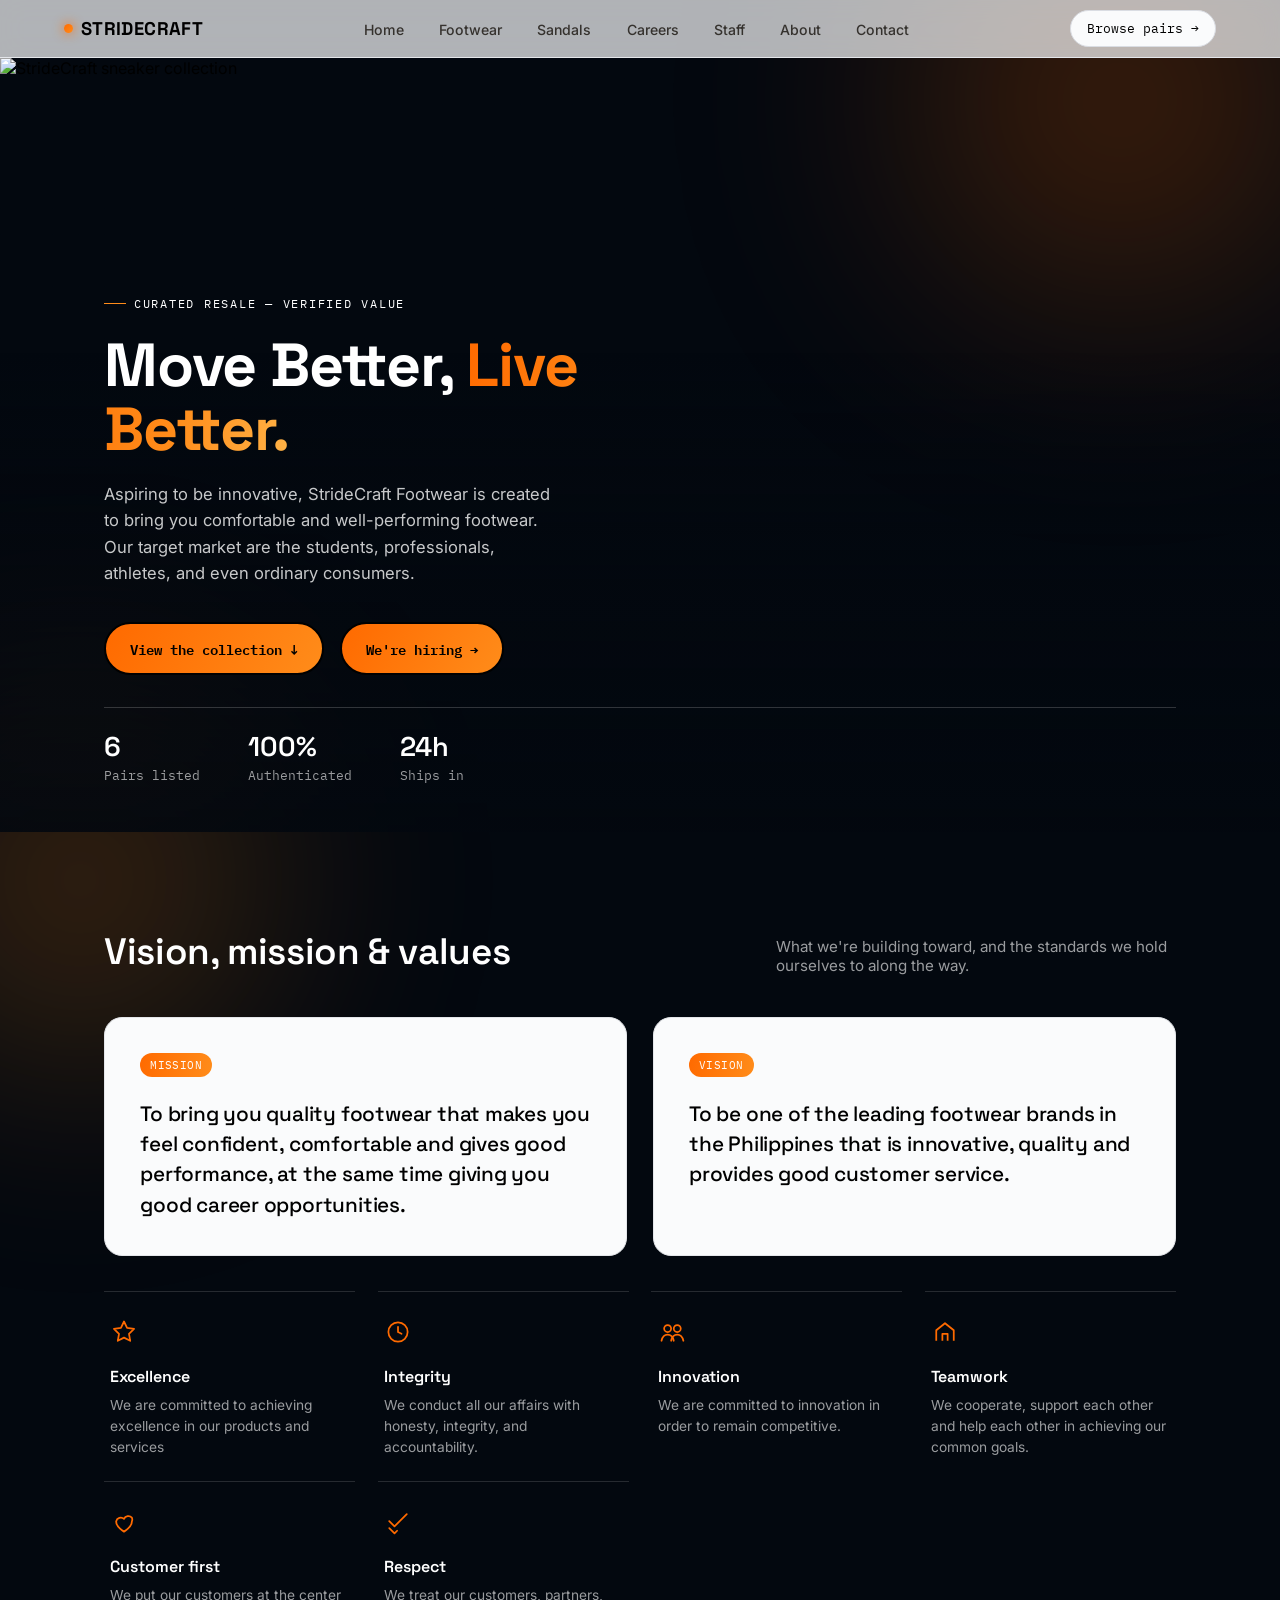
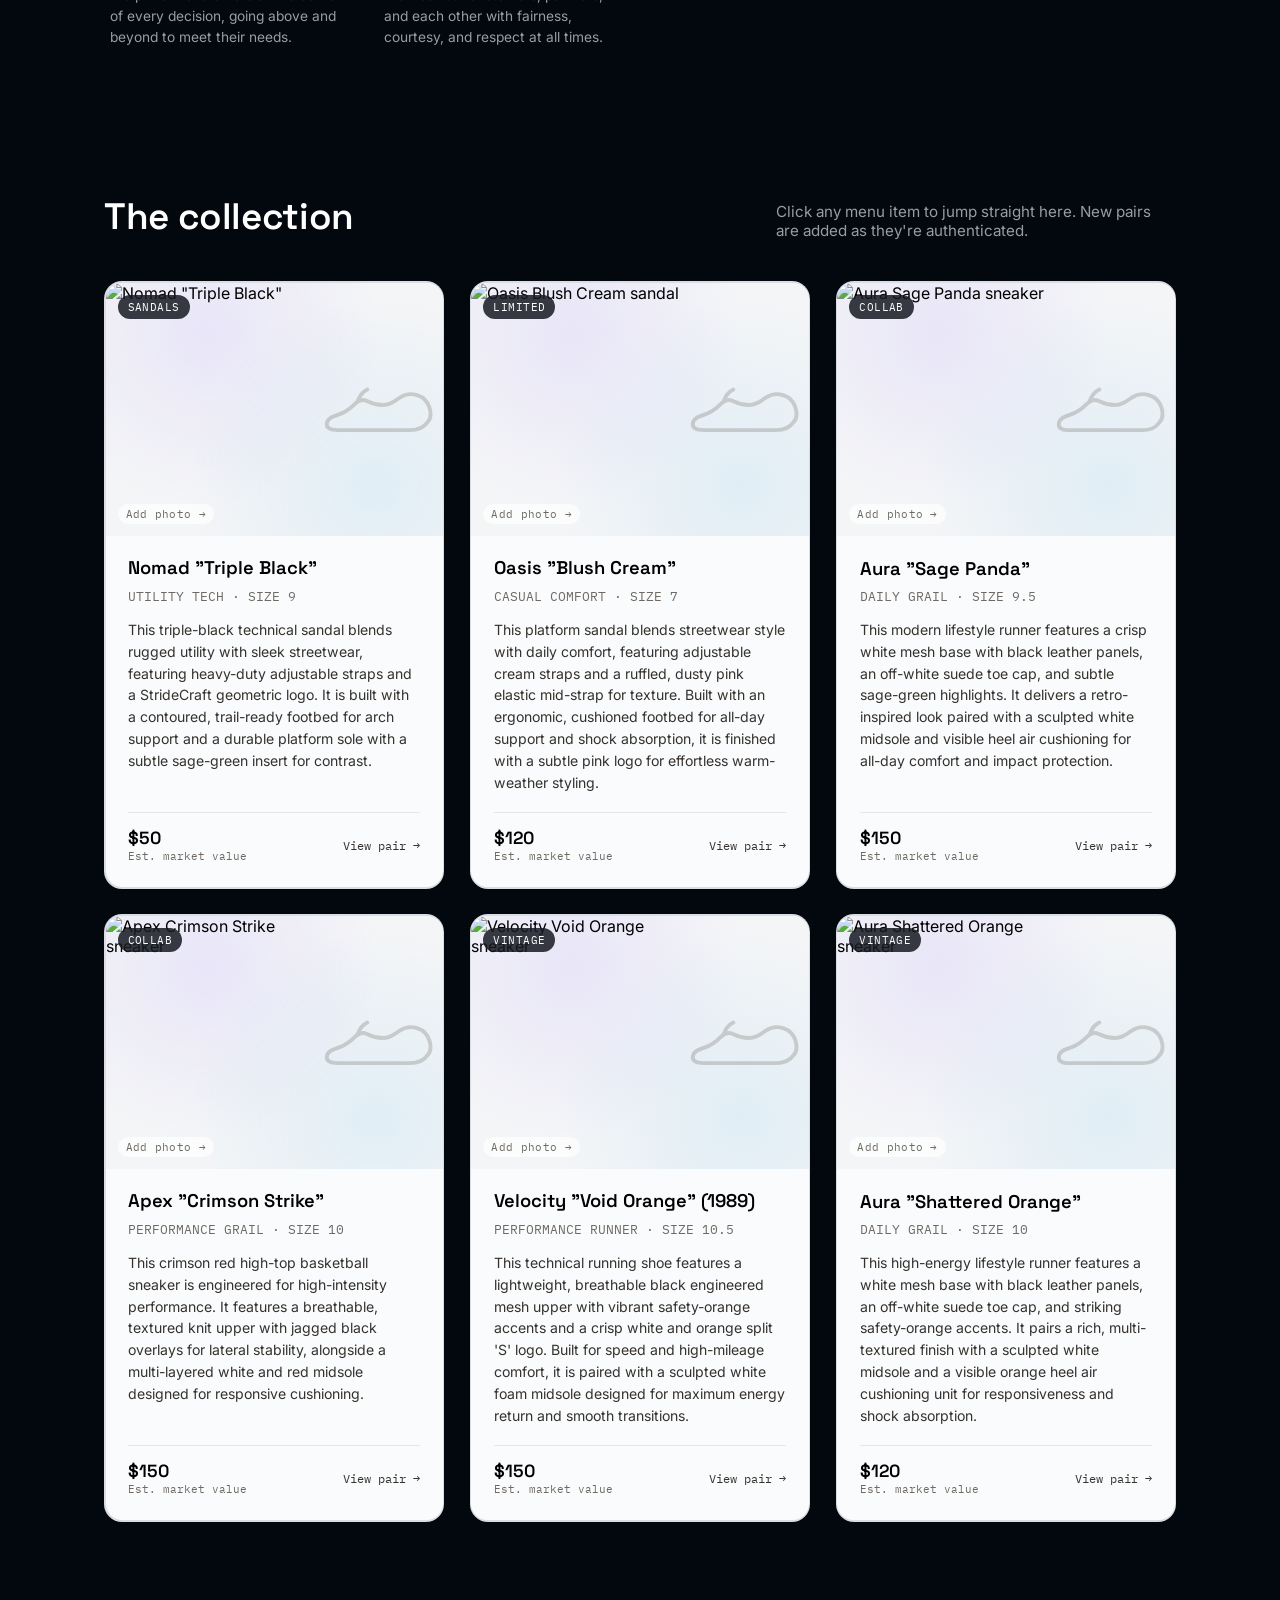
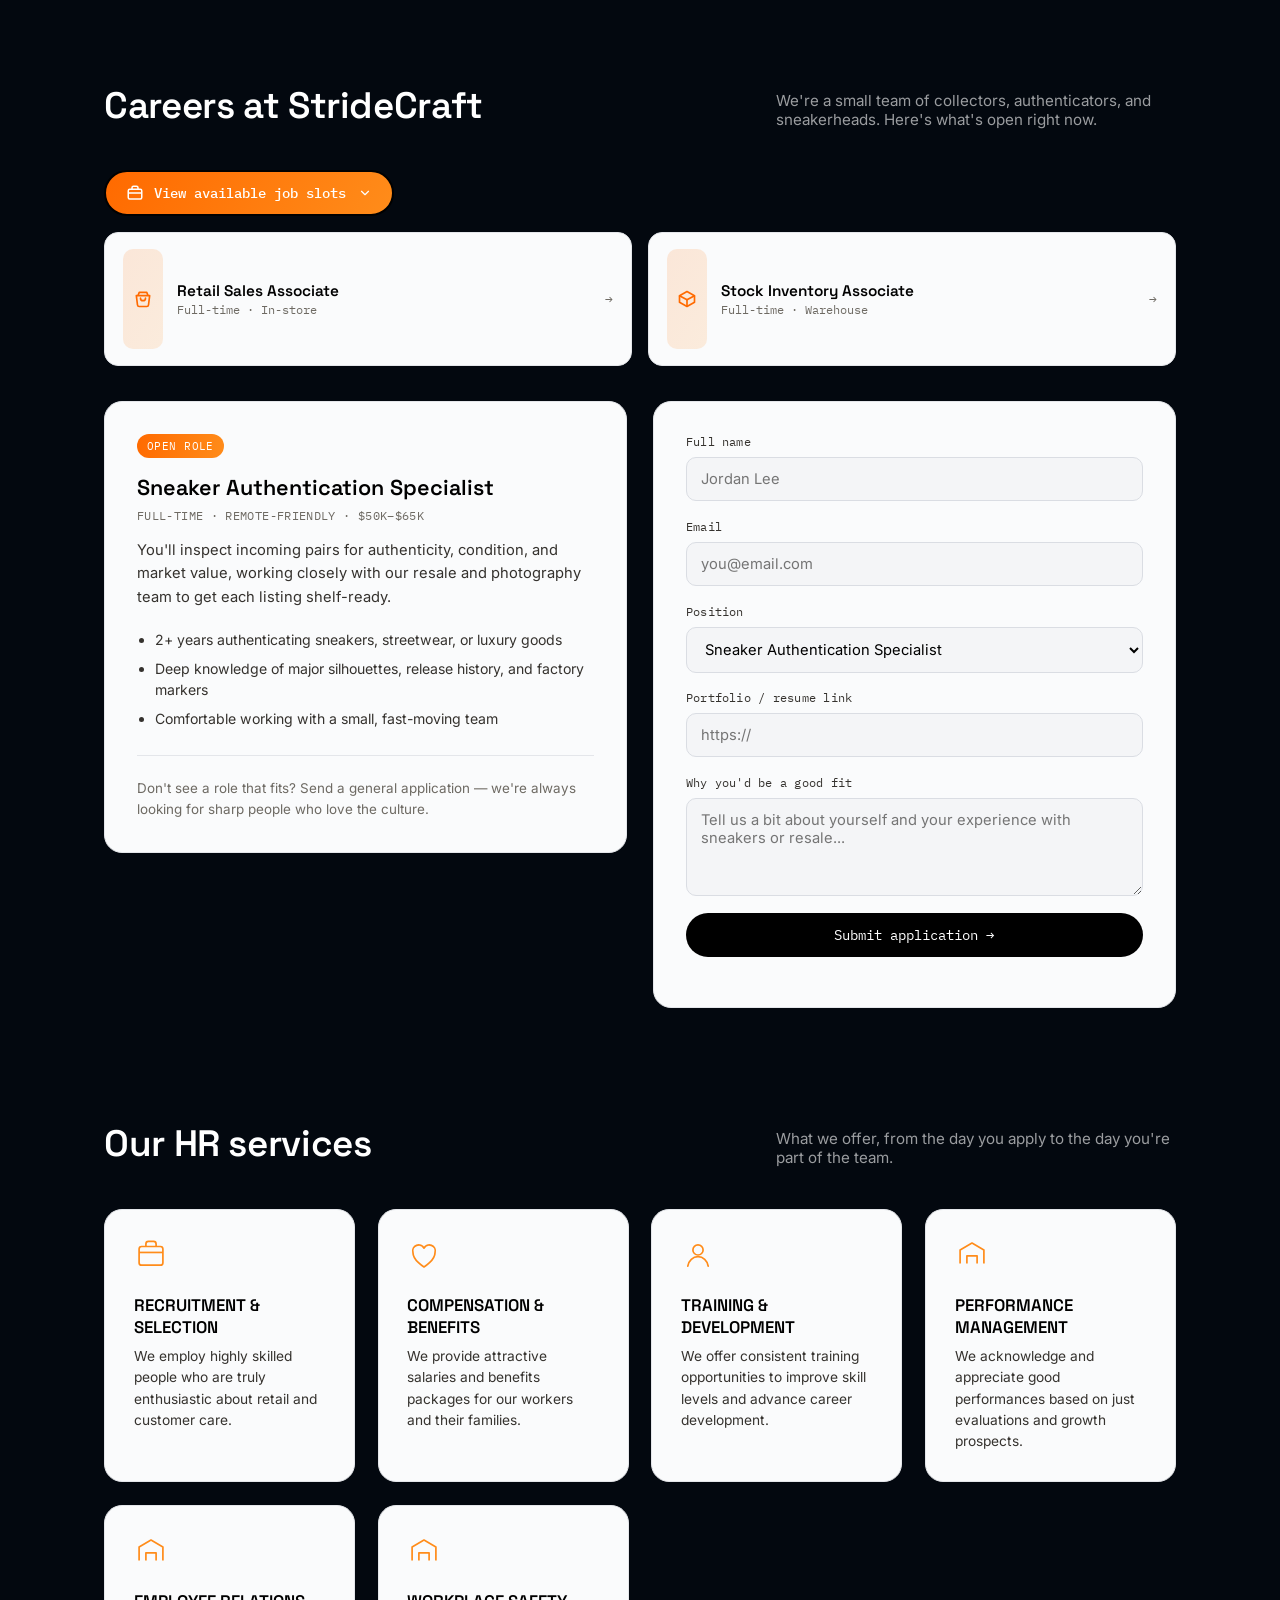
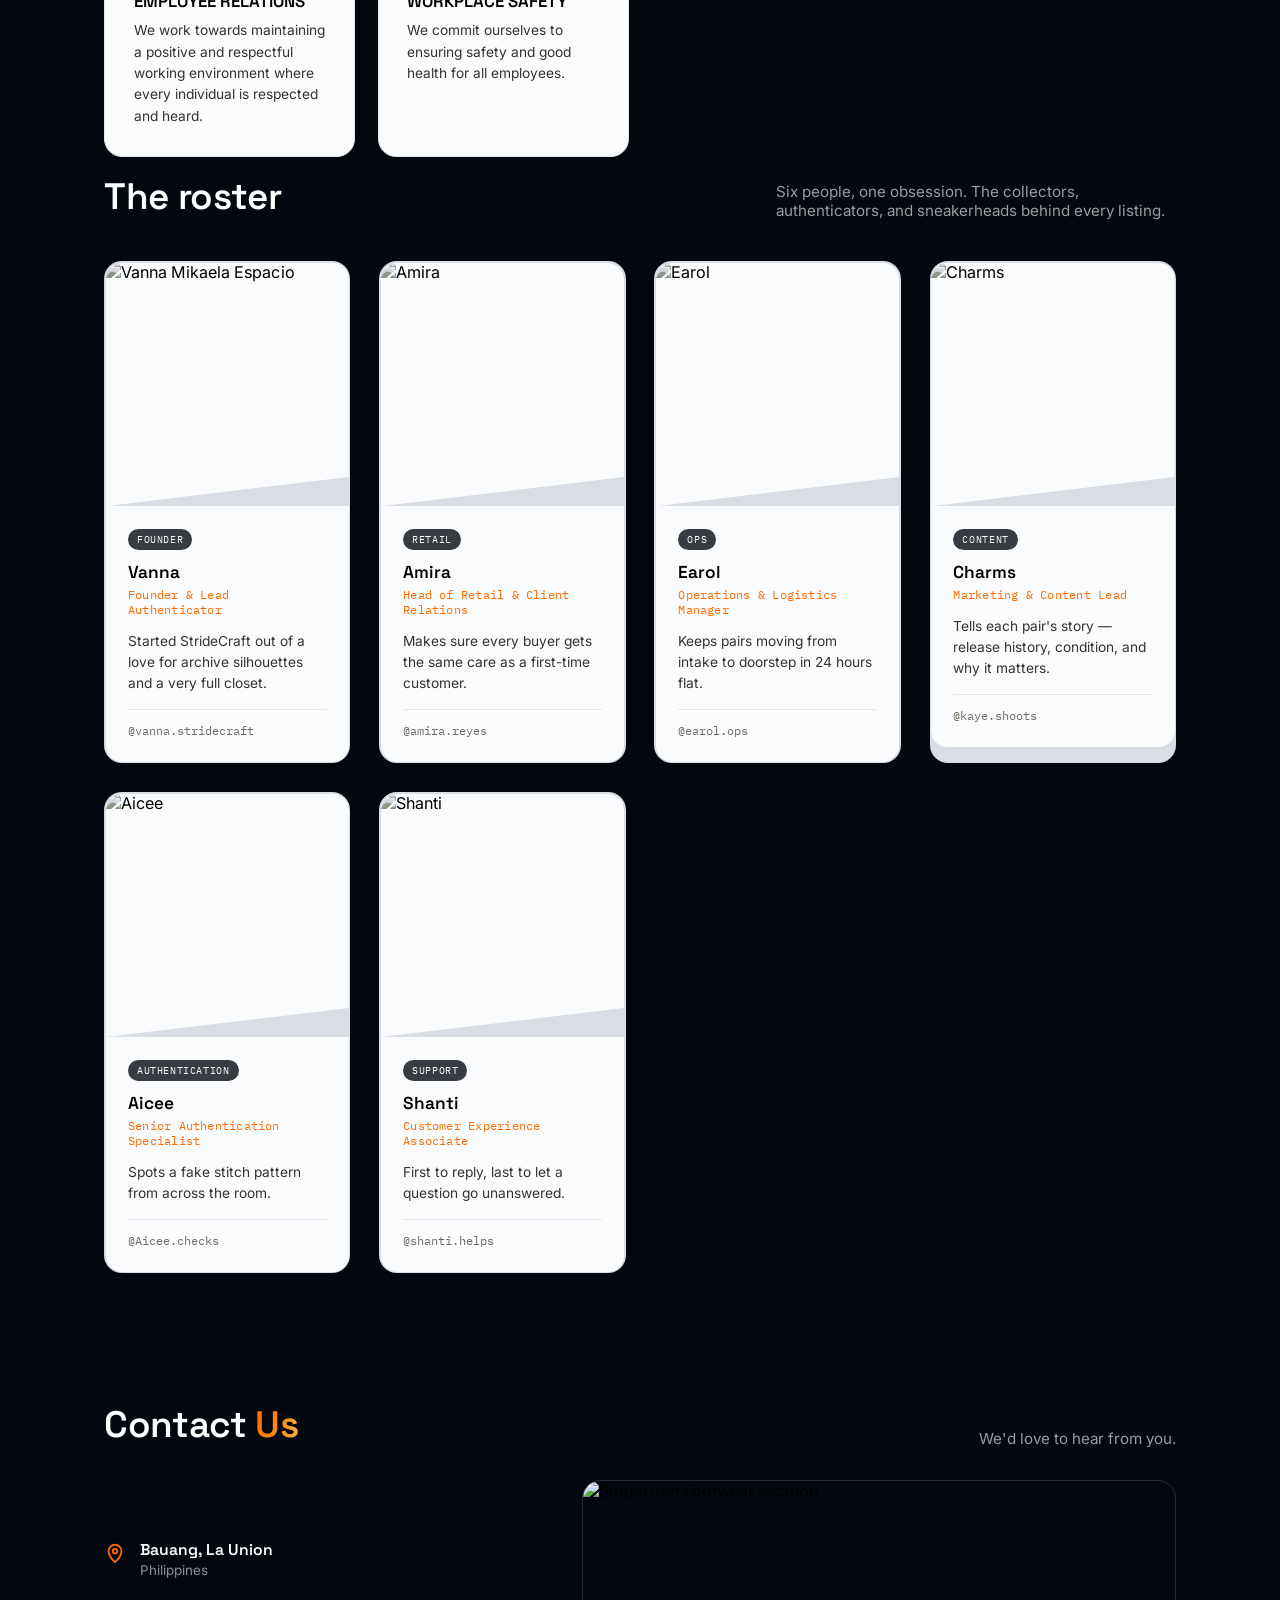
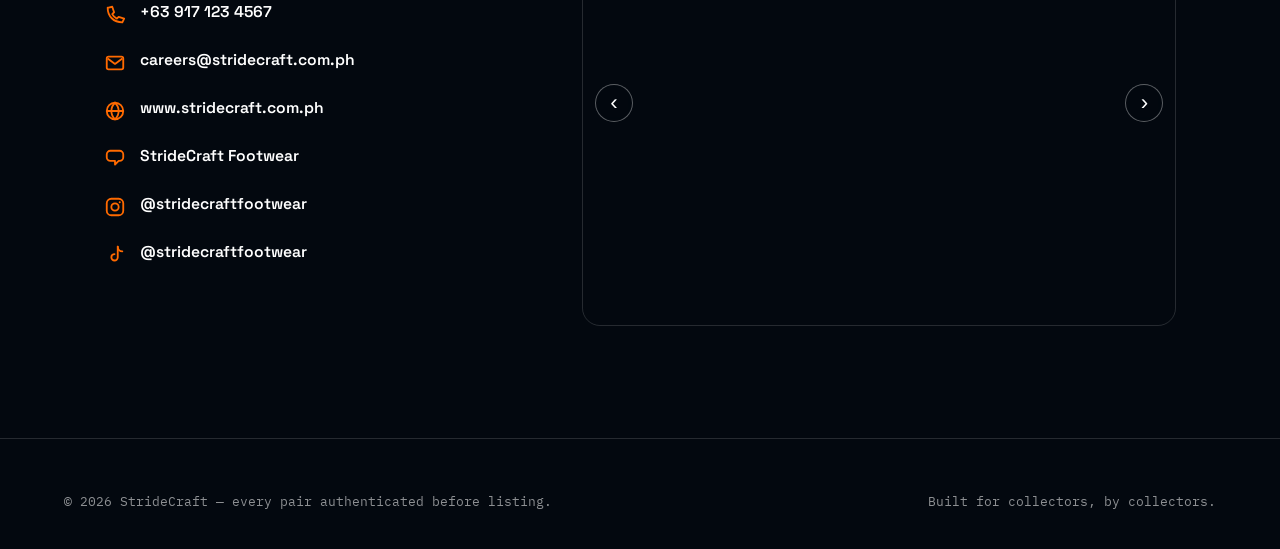
==== index.html @ 9c099f37 "Add files via upload" ====
<!DOCTYPE html>
<html lang="en">
<head>
<meta charset="UTF-8">
<meta name="viewport" content="width=device-width, initial-scale=1.0">
<title>STRIDECRAFT — Sneaker Collection</title>
<link rel="preconnect" href="https://fonts.googleapis.com">
<link rel="preconnect" href="https://fonts.gstatic.com" crossorigin>
<link href="https://fonts.googleapis.com/css2?family=Space+Grotesk:wght@400;500;600;700&family=Inter:wght@400;500;600&family=IBM+Plex+Mono:wght@400;500&display=swap" rel="stylesheet">
<link rel="icon" type="image/png" href="images/logo.jpg">
<link rel="stylesheet" href="style.css">
</head>
<body>

<div class="grain-bg"></div>
<div class="glow-orb"></div>
<div class="glow-orb two"></div>

<header>
  <div class="logo"><span class="dot"></span>STRIDECRAFT</div>
  <nav>
    <ul>
      <li><a href="#home">Home</a></li>
      <li><a href="#collection">Footwear</a></li>
      <li><a href="#collection">Sandals</a></li>
      <li><a href="#careers">Careers</a></li>
      <li><a href="#staff">Staff</a></li>
      <li><a href="#about">About</a></li>
      <li><a href="#contact">Contact</a></li>
    </ul>
  </nav>
  <a href="#collection" class="nav-cta">Browse pairs →</a>
</header>

<!-- ============ HERO IMAGE + TEXT (text overlaid on the photo) ============ -->
<section class="hero-visual" id="home">
  <div class="hero-media">
    <img src="images/background.jpg" alt="StrideCraft sneaker collection">
  </div>

  <div class="hero-scrim"></div>

  <div class="hero-overlay">
    <div class="eyebrow">Curated resale — verified value</div>
    <h1>Move Better, <span class="grad">Live Better.</span></h1>
    <p>Aspiring to be innovative, StrideCraft Footwear is created to bring you comfortable and well-performing footwear. Our target market are the students, professionals, athletes, and even ordinary consumers.</p>
    <div class="hero-actions">
      <a href="#collection" class="btn-primary">View the collection ↓</a>
      <a href="#careers" class="btn-ghost">We're hiring →</a>
    </div>
    <div class="hero-stats">
      <div class="stat"><b>6</b><span>Pairs listed</span></div>
      <div class="stat"><b>100%</b><span>Authenticated</span></div>
      <div class="stat"><b>24h</b><span>Ships in</span></div>
    </div>
  </div>
</section>

<!-- ============ VISION / MISSION / VALUES ============ -->
<section class="vision-mission" id="vision">
  <div class="section-head">
    <h2>Vision, mission & values</h2>
    <p>What we're building toward, and the standards we hold ourselves to along the way.</p>
  </div>

  <div class="vm-grid">
    <div class="vm-card">
      <span class="tag static">Mission</span>
      <p class="vm-text">To bring you quality footwear that makes you feel confident, comfortable and gives good performance, at the same time giving you good career opportunities.</p>
    </div>
    <div class="vm-card">
      <span class="tag static">Vision</span>
      <p class="vm-text">To be one of the leading footwear brands in the Philippines that is innovative, quality and provides good customer service.</p>
    </div>
  </div>

  <div class="values-grid">
    <div class="value-card">
      <svg viewBox="0 0 32 32" fill="none" xmlns="http://www.w3.org/2000/svg">
        <path d="M16 4l3.5 7.3 8 1.2-5.8 5.6 1.4 8-7.1-3.7-7.1 3.7 1.4-8-5.8-5.6 8-1.2z" stroke="currentColor" stroke-width="2" stroke-linejoin="round"/>
      </svg>
      <h3>Excellence</h3>
      <p>We are committed to achieving excellence in our products and services </p>
    </div>
    <div class="value-card">
      <svg viewBox="0 0 32 32" fill="none" xmlns="http://www.w3.org/2000/svg">
        <circle cx="16" cy="16" r="11" stroke="currentColor" stroke-width="2"/>
        <path d="M16 10v6l4 2" stroke="currentColor" stroke-width="2" stroke-linecap="round"/>
      </svg>
      <h3>Integrity</h3>
      <p>We conduct all our affairs with honesty, integrity, and accountability.</p>
    </div>
    <div class="value-card">
      <svg viewBox="0 0 32 32" fill="none" xmlns="http://www.w3.org/2000/svg">
        <circle cx="11" cy="12" r="4" stroke="currentColor" stroke-width="2"/>
        <circle cx="22" cy="12" r="4" stroke="currentColor" stroke-width="2"/>
        <path d="M4 26c1-4.4 4-7 7-7s6 2.6 7 7" stroke="currentColor" stroke-width="2" stroke-linecap="round"/>
        <path d="M15 26c1-4.4 4-7 7-7s6 2.6 7 7" stroke="currentColor" stroke-width="2" stroke-linecap="round"/>
      </svg>
      <h3>Innovation </h3>
      <p>We are committed to innovation in order to remain competitive.</p>
    </div>
    <div class="value-card">
      <svg viewBox="0 0 32 32" fill="none" xmlns="http://www.w3.org/2000/svg">
        <path d="M6 26V14l10-8 10 8v12" stroke="currentColor" stroke-width="2" stroke-linejoin="round"/>
        <path d="M13 26v-8h6v8" stroke="currentColor" stroke-width="2" stroke-linejoin="round"/>
      </svg>
      <h3>Teamwork</h3>
      <p>We cooperate, support each other and help each other in achieving our common goals.</p>
    </div>
    <div class="value-card">
      <svg viewBox="0 0 32 32" fill="none" xmlns="http://www.w3.org/2000/svg">
        <path d="M16 27s-9-5.2-9-11.6A5.4 5.4 0 0116 12.5a5.4 5.4 0 019-1.5A5.4 5.4 0 0125 15.4C25 21.8 16 27 16 27z" stroke="currentColor" stroke-width="2" stroke-linejoin="round"/>
      </svg>
      <h3>Customer first</h3>
      <p>We put our customers at the center of every decision, going above and beyond to meet their needs.</p>
    </div>
    <div class="value-card">
      <svg viewBox="0 0 32 32" fill="none" xmlns="http://www.w3.org/2000/svg">
        <path d="M6 15l6 6 14-14" stroke="currentColor" stroke-width="2" stroke-linecap="round" stroke-linejoin="round"/>
        <path d="M6 23l6 6 3-3" stroke="currentColor" stroke-width="2" stroke-linecap="round" stroke-linejoin="round"/>
      </svg>
      <h3>Respect</h3>
      <p>We treat our customers, partners, and each other with fairness, courtesy, and respect at all times.</p>
    </div>
  </div>
</section>

<section class="collection" id="collection">
  <div class="section-head">
    <h2>The collection</h2>
    <p>Click any menu item to jump straight here. New pairs are added as they're authenticated.</p>
  </div>

  <div class="grid">

    <!-- ============ SHOE CARD TEMPLATE ============
         Replace the <img> src below with your own photo,
         e.g. src="images/shoe-1.jpg", and update the text.
         Until then, a placeholder icon is shown. -->

    <article class="card" id="grails">
      <div class="card-inner">
        <div class="card-media">
          <span class="tag">Sandals</span>
          <img src="images/sandal2.jpg" alt="Nomad &quot;Triple Black&quot;">
          <svg class="placeholder-icon" viewBox="0 0 64 64" fill="none" xmlns="http://www.w3.org/2000/svg">
            <path d="M4 40c0-3 3-4 6-5 4-1.3 6-3 9-6 2-2 4-2 6-1 3 1.5 5 2 8 2 4 0 6-2 9-4 3-2 6-2 9-1 3 1 5 3 6 6 1 3 1 6-1 8-2 3-5 4-9 4H10c-4 0-6-1-6-3z" stroke="currentColor" stroke-width="2" stroke-linejoin="round"/>
            <path d="M20 28c1-3 3-5 5-6" stroke="currentColor" stroke-width="2" stroke-linecap="round"/>
          </svg>
          <span class="placeholder-label">Add photo →</span>
        </div>
        <div class="card-body">
          <h3>Nomad "Triple Black"</h3>
          <div class="sub">UTILITY TECH · SIZE 9</div>
          <p class="desc">This triple-black technical sandal blends rugged utility with sleek streetwear, featuring heavy-duty adjustable straps and a StrideCraft geometric logo. It is built with a contoured, trail-ready footbed for arch support and a durable platform sole with a subtle sage-green insert for contrast.</p>
          <div class="card-footer">
            <div class="price">$50<span>Est. market value</span></div>
            <a href="#" class="view-btn">View pair →</a>
          </div>
        </div>
      </div>
    </article>

    <article class="card">
      <div class="card-inner">
        <div class="card-media">
          <span class="tag">limited</span>
           <img src="images/sandal1.jpg" alt="Oasis Blush Cream sandal">
          <svg class="placeholder-icon" viewBox="0 0 64 64" fill="none" xmlns="http://www.w3.org/2000/svg">
            <path d="M4 40c0-3 3-4 6-5 4-1.3 6-3 9-6 2-2 4-2 6-1 3 1.5 5 2 8 2 4 0 6-2 9-4 3-2 6-2 9-1 3 1 5 3 6 6 1 3 1 6-1 8-2 3-5 4-9 4H10c-4 0-6-1-6-3z" stroke="currentColor" stroke-width="2" stroke-linejoin="round"/>
            <path d="M20 28c1-3 3-5 5-6" stroke="currentColor" stroke-width="2" stroke-linecap="round"/>
          </svg>
          <span class="placeholder-label">Add photo →</span>
        </div>
        <div class="card-body">
          <h3>Oasis "Blush Cream"</h3>
          <div class="sub">​CASUAL COMFORT · SIZE 7</div>
          <p class="desc">This platform sandal blends streetwear style with daily comfort, featuring adjustable cream straps and a ruffled, dusty pink elastic mid-strap for texture. Built with an ergonomic, cushioned footbed for all-day support and shock absorption, it is finished with a subtle pink logo for effortless warm-weather styling.</p>
          <div class="card-footer">
            <div class="price">$120<span>Est. market value</span></div>
            <a href="#" class="view-btn">View pair →</a>
          </div>
        </div>
      </div>
    </article>

    <article class="card">
      <div class="card-inner">
        <div class="card-media">
          <span class="tag">Collab</span>
          <img src="images/shoe1.jpg" alt="Aura Sage Panda sneaker">
          <svg class="placeholder-icon" viewBox="0 0 64 64" fill="none" xmlns="http://www.w3.org/2000/svg">
            <path d="M4 40c0-3 3-4 6-5 4-1.3 6-3 9-6 2-2 4-2 6-1 3 1.5 5 2 8 2 4 0 6-2 9-4 3-2 6-2 9-1 3 1 5 3 6 6 1 3 1 6-1 8-2 3-5 4-9 4H10c-4 0-6-1-6-3z" stroke="currentColor" stroke-width="2" stroke-linejoin="round"/>
            <path d="M20 28c1-3 3-5 5-6" stroke="currentColor" stroke-width="2" stroke-linecap="round"/>
          </svg>
          <span class="placeholder-label">Add photo →</span>
        </div>
        <div class="card-body">
          <h3>Aura "Sage Panda"</h3>
          <div class="sub">​DAILY GRAIL · SIZE 9.5</div>
          <p class="desc">This modern lifestyle runner features a crisp white mesh base with black leather panels, an off-white suede toe cap, and subtle sage-green highlights. It delivers a retro-inspired look paired with a sculpted white midsole and visible heel air cushioning for all-day comfort and impact protection.</p>
          <div class="card-footer">
            <div class="price">$150<span>Est. market value</span></div>
            <a href="#" class="view-btn">View pair →</a>
          </div>
        </div>
      </div>
    </article>

    <article class="card">
      <div class="card-inner">
        <div class="card-media">
          <span class="tag">Collab</span>
          <img src="images/shoe2.jpg" alt="Apex Crimson Strike sneaker">
          <svg class="placeholder-icon" viewBox="0 0 64 64" fill="none" xmlns="http://www.w3.org/2000/svg">
            <path d="M4 40c0-3 3-4 6-5 4-1.3 6-3 9-6 2-2 4-2 6-1 3 1.5 5 2 8 2 4 0 6-2 9-4 3-2 6-2 9-1 3 1 5 3 6 6 1 3 1 6-1 8-2 3-5 4-9 4H10c-4 0-6-1-6-3z" stroke="currentColor" stroke-width="2" stroke-linejoin="round"/>
            <path d="M20 28c1-3 3-5 5-6" stroke="currentColor" stroke-width="2" stroke-linecap="round"/>
          </svg>
          <span class="placeholder-label">Add photo →</span>
        </div>
        <div class="card-body">
          <h3>Apex "Crimson Strike"</h3>
          <div class="sub">​PERFORMANCE GRAIL · SIZE 10</div>
          <p class="desc">This crimson red high-top basketball sneaker is engineered for high-intensity performance. It features a breathable, textured knit upper with jagged black overlays for lateral stability, alongside a multi-layered white and red midsole designed for responsive cushioning.</p>
          <div class="card-footer">
            <div class="price">$150<span>Est. market value</span></div>
            <a href="#" class="view-btn">View pair →</a>
          </div>
        </div>
      </div>
    </article>

    <article class="card">
      <div class="card-inner">
        <div class="card-media">
          <span class="tag">Vintage</span>
          <img src="images/shoe3.jpg" alt="Velocity Void Orange sneaker">
          <svg class="placeholder-icon" viewBox="0 0 64 64" fill="none" xmlns="http://www.w3.org/2000/svg">
            <path d="M4 40c0-3 3-4 6-5 4-1.3 6-3 9-6 2-2 4-2 6-1 3 1.5 5 2 8 2 4 0 6-2 9-4 3-2 6-2 9-1 3 1 5 3 6 6 1 3 1 6-1 8-2 3-5 4-9 4H10c-4 0-6-1-6-3z" stroke="currentColor" stroke-width="2" stroke-linejoin="round"/>
            <path d="M20 28c1-3 3-5 5-6" stroke="currentColor" stroke-width="2" stroke-linecap="round"/>
          </svg>
          <span class="placeholder-label">Add photo →</span>
        </div>
        <div class="card-body">
          <h3>Velocity "Void Orange" (1989)</h3>
          <div class="sub">PERFORMANCE RUNNER · SIZE 10.5</div>
          <p class="desc">This technical running shoe features a lightweight, breathable black engineered mesh upper with vibrant safety-orange accents and a crisp white and orange split 'S' logo. Built for speed and high-mileage comfort, it is paired with a sculpted white foam midsole designed for maximum energy return and smooth transitions. </p>
          <div class="card-footer">
            <div class="price">$150<span>Est. market value</span></div>
            <a href="#" class="view-btn">View pair →</a>
          </div>
        </div>
      </div>
    </article>

    <article class="card">
      <div class="card-inner">
        <div class="card-media">
          <span class="tag">Vintage</span>
            <img src="images/shoe4.jpg" alt="Aura Shattered Orange sneaker">
          <svg class="placeholder-icon" viewBox="0 0 64 64" fill="none" xmlns="http://www.w3.org/2000/svg">
            <path d="M4 40c0-3 3-4 6-5 4-1.3 6-3 9-6 2-2 4-2 6-1 3 1.5 5 2 8 2 4 0 6-2 9-4 3-2 6-2 9-1 3 1 5 3 6 6 1 3 1 6-1 8-2 3-5 4-9 4H10c-4 0-6-1-6-3z" stroke="currentColor" stroke-width="2" stroke-linejoin="round"/>
            <path d="M20 28c1-3 3-5 5-6" stroke="currentColor" stroke-width="2" stroke-linecap="round"/>
          </svg>
          <span class="placeholder-label">Add photo →</span>
        </div>
        <div class="card-body">
          <h3>Aura "Shattered Orange" </h3>
          <div class="sub">DAILY GRAIL · SIZE 10</div>
          <p class="desc">This high-energy lifestyle runner features a white mesh base with black leather panels, an off-white suede toe cap, and striking safety-orange accents. It pairs a rich, multi-textured finish with a sculpted white midsole and a visible orange heel air cushioning unit for responsiveness and shock absorption.</p>
          <div class="card-footer">
            <div class="price">$120<span>Est. market value</span></div>
            <a href="#" class="view-btn">View pair →</a>
          </div>
        </div>
      </div>
    </article>

  </div>
</section>

<!-- ============ CAREERS / JOB APPLICATION ============ -->
<section class="careers" id="careers">
  <div class="section-head">
    <h2>Careers at StrideCraft</h2>
    <p>We're a small team of collectors, authenticators, and sneakerheads. Here's what's open right now.</p>
  </div>

  <!-- ============ JOB SLOTS TOGGLE + LIST ============ -->
  <div class="job-slots-wrap">
    <button type="button" class="job-slots-btn" id="jobSlotsBtn" aria-expanded="false" aria-controls="jobSlotsPanel">
      <svg viewBox="0 0 24 24" fill="none" xmlns="http://www.w3.org/2000/svg">
        <rect x="3" y="7" width="18" height="13" rx="2" stroke="currentColor" stroke-width="2"/>
        <path d="M8 7V5a2 2 0 012-2h4a2 2 0 012 2v2" stroke="currentColor" stroke-width="2"/>
        <path d="M3 12h18" stroke="currentColor" stroke-width="2"/>
      </svg>
      <span>View available job slots</span>
      <svg class="chevron" viewBox="0 0 24 24" fill="none" xmlns="http://www.w3.org/2000/svg">
        <path d="M6 9l6 6 6-6" stroke="currentColor" stroke-width="2" stroke-linecap="round" stroke-linejoin="round"/>
      </svg>
    </button>

    <div class="job-slots-panel" id="jobSlotsPanel" hidden>
      <button type="button" class="job-slot" data-job="retail">
        <span class="job-slot-icon">
          <svg viewBox="0 0 24 24" fill="none" xmlns="http://www.w3.org/2000/svg">
            <path d="M6 8l1.5-4h9L18 8" stroke="currentColor" stroke-width="2" stroke-linejoin="round"/>
            <path d="M4 8h16l-1.4 11.2a2 2 0 01-2 1.8H7.4a2 2 0 01-2-1.8L4 8z" stroke="currentColor" stroke-width="2" stroke-linejoin="round"/>
            <path d="M9 11a3 3 0 006 0" stroke="currentColor" stroke-width="2" stroke-linecap="round"/>
          </svg>
        </span>
        <span class="job-slot-text">
          <b>Retail Sales Associate</b>
          <span>Full-time · In-store</span>
        </span>
        <span class="job-slot-arrow">→</span>
      </button>

      <button type="button" class="job-slot" data-job="stock">
        <span class="job-slot-icon">
          <svg viewBox="0 0 24 24" fill="none" xmlns="http://www.w3.org/2000/svg">
            <path d="M3 8l9-5 9 5-9 5-9-5z" stroke="currentColor" stroke-width="2" stroke-linejoin="round"/>
            <path d="M3 8v8l9 5 9-5V8" stroke="currentColor" stroke-width="2" stroke-linejoin="round"/>
            <path d="M12 13v8" stroke="currentColor" stroke-width="2"/>
          </svg>
        </span>
        <span class="job-slot-text">
          <b>Stock Inventory Associate</b>
          <span>Full-time · Warehouse</span>
        </span>
        <span class="job-slot-arrow">→</span>
      </button>
    </div>
  </div>

  <div class="careers-layout">

    <div class="job-card">
      <span class="tag static">Open role</span>
      <h3>Sneaker Authentication Specialist</h3>
      <div class="sub">FULL-TIME · REMOTE-FRIENDLY · $50K–$65K</div>
      <p class="desc">You'll inspect incoming pairs for authenticity, condition, and market value, working closely with our resale and photography team to get each listing shelf-ready.</p>
      <ul class="job-list">
        <li>2+ years authenticating sneakers, streetwear, or luxury goods</li>
        <li>Deep knowledge of major silhouettes, release history, and factory markers</li>
        <li>Comfortable working with a small, fast-moving team</li>
      </ul>
      <p class="job-note">Don't see a role that fits? Send a general application — we're always looking for sharp people who love the culture.</p>
    </div>

    <form class="apply-form" action="#" method="post">
      <div class="form-row">
        <label for="fullname">Full name</label>
        <input type="text" id="fullname" name="fullname" placeholder="Jordan Lee" required>
      </div>
      <div class="form-row">
        <label for="email">Email</label>
        <input type="email" id="email" name="email" placeholder="you@email.com" required>
      </div>
      <div class="form-row">
        <label for="position">Position</label>
        <select id="position" name="position">
          <option>Sneaker Authentication Specialist</option>
          <option>Retail & Client Relations</option>
          <option>Marketing & Content</option>
          <option>Operations & Logistics</option>
          <option>General application</option>
        </select>
      </div>
      <div class="form-row">
        <label for="portfolio">Portfolio / resume link</label>
        <input type="url" id="portfolio" name="portfolio" placeholder="https://">
      </div>
      <div class="form-row">
        <label for="message">Why you'd be a good fit</label>
        <textarea id="message" name="message" rows="4" placeholder="Tell us a bit about yourself and your experience with sneakers or resale..."></textarea>
      </div>
      <button type="submit" class="btn-primary full-width">Submit application →</button>
      <p class="form-fineprint"></p>
    </form>

  </div>
</section>

<!-- ============ JOB SLOT IMAGE MODAL ============ -->
<div class="job-modal" id="jobModal" hidden>
  <div class="job-modal-backdrop" id="jobModalBackdrop"></div>
  <div class="job-modal-panel" role="dialog" aria-modal="true" aria-labelledby="jobModalTitle">
    <button type="button" class="job-modal-close" id="jobModalClose" aria-label="Close">✕</button>
    <h3 id="jobModalTitle">Retail Sales Associate</h3>
    <div class="job-modal-images">
      <figure class="job-modal-figure" data-full="images/retail.jpg" data-caption="Retail Sales Associate">
        <img id="jobModalImg1" src="images/retail.jpg" alt="Retail Sales Associate">
        <figcaption>Retail Sales Associate</figcaption>
      </figure>
      <figure class="job-modal-figure" data-full="images/stock.jpg" data-caption="Stock Inventory Associate">
        <img id="jobModalImg2" src="images/stock.jpg" alt="Stock Inventory Associate">
        <figcaption>Stock Inventory Associate</figcaption>
      </figure>
    </div>
  </div>
</div>

<!-- ============ IMAGE LIGHTBOX (projects a clicked image full-size) ============ -->
<div class="lightbox" id="lightbox" hidden>
  <div class="lightbox-backdrop" id="lightboxBackdrop"></div>
  <button type="button" class="lightbox-close" id="lightboxClose" aria-label="Close image">✕</button>
  <figure class="lightbox-figure">
    <img id="lightboxImg" src="" alt="">
    <figcaption id="lightboxCaption"></figcaption>
  </figure>
</div>

<!-- ============ HR SERVICES ============ -->
<section class="about" id="about">
  <div class="section-head">
    <h2>Our HR services</h2>
    <p>What we offer, from the day you apply to the day you're part of the team.</p>
  </div>

  <div class="service-grid">

    <div class="service-card">
      <svg viewBox="0 0 40 40" fill="none" xmlns="http://www.w3.org/2000/svg">
        <rect x="6" y="10" width="28" height="22" rx="3" stroke="currentColor" stroke-width="2"/>
        <path d="M6 17h28" stroke="currentColor" stroke-width="2"/>
        <path d="M14 10V7a3 3 0 013-3h6a3 3 0 013 3v3" stroke="currentColor" stroke-width="2"/>
      </svg>
      <h3>RECRUITMENT & SELECTION</h3>
      <p>We employ highly skilled people who are truly enthusiastic about retail and customer care.</p>
    </div>

    <div class="service-card">
      <svg viewBox="0 0 40 40" fill="none" xmlns="http://www.w3.org/2000/svg">
        <path d="M20 34s-13-7.6-13-17A7 7 0 0120 12a7 7 0 0113 5c0 9.4-13 17-13 17z" stroke="currentColor" stroke-width="2" stroke-linejoin="round"/>
      </svg>
      <h3>COMPENSATION & BENEFITS</h3>
      <p>We provide attractive salaries and benefits packages for our workers and their families.</p>
    </div>

    <div class="service-card">
      <svg viewBox="0 0 40 40" fill="none" xmlns="http://www.w3.org/2000/svg">
        <circle cx="20" cy="14" r="6" stroke="currentColor" stroke-width="2"/>
        <path d="M8 33c1-6.6 6-11 12-11s11 4.4 12 11" stroke="currentColor" stroke-width="2" stroke-linecap="round"/>
      </svg>
      <h3>TRAINING & DEVELOPMENT</h3>
      <p>We offer consistent training opportunities to improve skill levels and advance career development.</p>
    </div>

    <div class="service-card">
      <svg viewBox="0 0 40 40" fill="none" xmlns="http://www.w3.org/2000/svg">
        <path d="M6 30V14l14-8 14 8v16" stroke="currentColor" stroke-width="2" stroke-linejoin="round"/>
        <path d="M14 30v-9h12v9" stroke="currentColor" stroke-width="2" stroke-linejoin="round"/>
      </svg>
      <h3>PERFORMANCE MANAGEMENT</h3>
      <p>We acknowledge and appreciate good performances based on just evaluations and growth prospects.</p>
    </div>

   <div class="service-card">
      <svg viewBox="0 0 40 40" fill="none" xmlns="http://www.w3.org/2000/svg">
        <path d="M6 30V14l14-8 14 8v16" stroke="currentColor" stroke-width="2" stroke-linejoin="round"/>
        <path d="M14 30v-9h12v9" stroke="currentColor" stroke-width="2" stroke-linejoin="round"/>
      </svg>
      <h3>EMPLOYEE RELATIONS</h3>
      <p>We work towards maintaining a positive and respectful working environment where every individual is respected and heard.</p>
    </div>

       <div class="service-card">
      <svg viewBox="0 0 40 40" fill="none" xmlns="http://www.w3.org/2000/svg">
        <path d="M6 30V14l14-8 14 8v16" stroke="currentColor" stroke-width="2" stroke-linejoin="round"/>
        <path d="M14 30v-9h12v9" stroke="currentColor" stroke-width="2" stroke-linejoin="round"/>
      </svg>
      <h3>WORKPLACE SAFETY</h3>
      <p>We commit ourselves to ensuring safety and good health for all employees.</p>
    </div>


  </div>
</section>

<!-- ============ STAFF ============ -->
<section class="staff" id="staff">
  <div class="section-head">
    <h2>The roster</h2>
    <p>Six people, one obsession. The collectors, authenticators, and sneakerheads behind every listing.</p>
  </div>

  <div class="staff-grid">

    <article class="staff-card">
      <div class="staff-photo">
        <img src="images/vanna.jpg" alt="Vanna Mikaela Espacio">
      </div>
      <div class="staff-body">
        <span class="staff-tag">Founder</span>
        <h3>Vanna</h3>
        <div class="staff-role">Founder &amp; Lead Authenticator</div>
        <p class="staff-bio">Started StrideCraft out of a love for archive silhouettes and a very full closet.</p>
        <div class="staff-handle">@vanna.stridecraft</div>
      </div>
    </article>

    <article class="staff-card">
      <div class="staff-photo">
        <img src="images/amira.jpg" alt="Amira">
      </div>
      <div class="staff-body">
        <span class="staff-tag">Retail</span>
        <h3>Amira</h3>
        <div class="staff-role">Head of Retail &amp; Client Relations</div>
        <p class="staff-bio">Makes sure every buyer gets the same care as a first-time customer.</p>
        <div class="staff-handle">@amira.reyes</div>
      </div>
    </article>

    <article class="staff-card">
      <div class="staff-photo">
        <img src="images/lalaki.jpg" alt="Earol">
      </div>
      <div class="staff-body">
        <span class="staff-tag">Ops</span>
        <h3>Earol</h3>
        <div class="staff-role">Operations &amp; Logistics Manager</div>
        <p class="staff-bio">Keeps pairs moving from intake to doorstep in 24 hours flat.</p>
        <div class="staff-handle">@earol.ops</div>
      </div>
    </article>

    <article class="staff-card">
      <div class="staff-photo">
        <img src="images/charms.jpg" alt="Charms">
      </div>
      <div class="staff-body">
        <span class="staff-tag">Content</span>
        <h3>Charms</h3>
        <div class="staff-role">Marketing &amp; Content Lead</div>
        <p class="staff-bio">Tells each pair's story — release history, condition, and why it matters.</p>
        <div class="staff-handle">@kaye.shoots</div>
      </div>
    </article>

    <article class="staff-card">
      <div class="staff-photo">
        <img src="images/aicee.jpg" alt="Aicee">
      </div>
      <div class="staff-body">
        <span class="staff-tag">Authentication</span>
        <h3>Aicee</h3>
        <div class="staff-role">Senior Authentication Specialist</div>
        <p class="staff-bio">Spots a fake stitch pattern from across the room.</p>
        <div class="staff-handle">@Aicee.checks</div>
      </div>
    </article>

    <article class="staff-card">
      <div class="staff-photo">
        <img src="images/shanti.jpg" alt="Shanti">
      </div>
      <div class="staff-body">
        <span class="staff-tag">Support</span>
        <h3>Shanti</h3>
        <div class="staff-role">Customer Experience Associate</div>
        <p class="staff-bio">First to reply, last to let a question go unanswered.</p>
        <div class="staff-handle">@shanti.helps</div>
      </div>
    </article>

  </div>
</section>

<!-- ============ CONTACT US ============ -->
<section class="contact" id="contact">
  <div class="section-head">
    <h2>Contact <span class="grad">Us</span></h2>
    <p>We'd love to hear from you.</p>
  </div>

  <div class="contact-layout">

    <div class="contact-info">
      <div class="contact-row">
        <svg viewBox="0 0 24 24" fill="none" xmlns="http://www.w3.org/2000/svg">
          <path d="M12 22s7-6.6 7-12a7 7 0 10-14 0c0 5.4 7 12 7 12z" stroke="currentColor" stroke-width="2" stroke-linejoin="round"/>
          <circle cx="12" cy="10" r="2.4" stroke="currentColor" stroke-width="2"/>
        </svg>
        <div>
          <b>Bauang, La Union</b>
          <span>Philippines</span>
        </div>
      </div>

      <div class="contact-row">
        <svg viewBox="0 0 24 24" fill="none" xmlns="http://www.w3.org/2000/svg">
          <path d="M4 4c0 9.4 6.6 16 16 16l2-4-6-2-2 2c-2-1-4-3-5-5l2-2-2-6-4 1z" stroke="currentColor" stroke-width="2" stroke-linejoin="round"/>
        </svg>
        <div><b>+63 917 123 4567</b></div>
      </div>

      <div class="contact-row">
        <svg viewBox="0 0 24 24" fill="none" xmlns="http://www.w3.org/2000/svg">
          <rect x="3" y="5" width="18" height="14" rx="2" stroke="currentColor" stroke-width="2"/>
          <path d="M4 7l8 6 8-6" stroke="currentColor" stroke-width="2" stroke-linejoin="round"/>
        </svg>
        <div><b>careers@stridecraft.com.ph</b></div>
      </div>

      <div class="contact-row">
        <svg viewBox="0 0 24 24" fill="none" xmlns="http://www.w3.org/2000/svg">
          <circle cx="12" cy="12" r="9" stroke="currentColor" stroke-width="2"/>
          <path d="M3 12h18M12 3c2.6 2.5 4 5.6 4 9s-1.4 6.5-4 9c-2.6-2.5-4-5.6-4-9s1.4-6.5 4-9z" stroke="currentColor" stroke-width="2"/>
        </svg>
        <div><b>www.stridecraft.com.ph</b></div>
      </div>

      <div class="contact-row">
        <svg viewBox="0 0 24 24" fill="none" xmlns="http://www.w3.org/2000/svg">
          <path d="M17 3a4 4 0 014 4v3a4 4 0 01-4 4h-1l-4 4v-4H7a4 4 0 01-4-4V7a4 4 0 014-4h10z" stroke="currentColor" stroke-width="2" stroke-linejoin="round"/>
        </svg>
        <div><b>StrideCraft Footwear</b></div>
      </div>

      <div class="contact-row">
        <svg viewBox="0 0 24 24" fill="none" xmlns="http://www.w3.org/2000/svg">
          <rect x="3" y="3" width="18" height="18" rx="5" stroke="currentColor" stroke-width="2"/>
          <circle cx="12" cy="12" r="4" stroke="currentColor" stroke-width="2"/>
          <circle cx="17.2" cy="6.8" r="1.1" fill="currentColor"/>
        </svg>
        <div><b>@stridecraftfootwear</b></div>
      </div>

      <div class="contact-row">
        <svg viewBox="0 0 24 24" fill="none" xmlns="http://www.w3.org/2000/svg">
          <path d="M15 3v11.5a3.5 3.5 0 11-3.5-3.5" stroke="currentColor" stroke-width="2" stroke-linecap="round"/>
          <path d="M15 3c0 3 2.2 5 5 5" stroke="currentColor" stroke-width="2" stroke-linecap="round"/>
        </svg>
        <div><b>@stridecraftfootwear</b></div>
      </div>
    </div>

    <div class="contact-map">
      <div class="map-flip" id="mapFlip">
        <div class="map-flip-inner" id="mapFlipInner">
          <div class="map-face front">
            <img src="images/location.jpg" alt="StrideCraft Footwear location">
          </div>
          <div class="map-face back">
            <img src="images/shop.jpg" alt="StrideCraft Footwear shop front">
          </div>
        </div>
      </div>
      <button type="button" class="map-nav prev" onclick="flipMap('left')" aria-label="Show previous photo">‹</button>
      <button type="button" class="map-nav next" onclick="flipMap('right')" aria-label="Show next photo">›</button>
    </div>

  </div>
</section>

<footer>
  <span>© 2026 StrideCraft — every pair authenticated before listing.</span>
  <span>Built for collectors, by collectors.</span>
</footer>

<script>
  (function(){
    var angle = 0;
    var inner = document.getElementById('mapFlipInner');
    window.flipMap = function(direction){
      angle += (direction === 'right') ? 180 : -180;
      inner.style.transform = 'rotateY(' + angle + 'deg)';
    };
  })();
</script>

<!-- ============ JOB SLOTS + MODAL LOGIC ============ -->
<script>
  (function(){
    var toggleBtn = document.getElementById('jobSlotsBtn');
    var panel = document.getElementById('jobSlotsPanel');
    var slots = document.querySelectorAll('.job-slot');

    var modal = document.getElementById('jobModal');
    var modalBackdrop = document.getElementById('jobModalBackdrop');
    var modalClose = document.getElementById('jobModalClose');
    var modalTitle = document.getElementById('jobModalTitle');

    // Toggle the job slots panel open/closed
    toggleBtn.addEventListener('click', function(){
      var isOpen = panel.hasAttribute('hidden') === false;
      if (isOpen) {
        panel.setAttribute('hidden', '');
        toggleBtn.setAttribute('aria-expanded', 'false');
        toggleBtn.classList.remove('open');
      } else {
        panel.removeAttribute('hidden');
        toggleBtn.setAttribute('aria-expanded', 'true');
        toggleBtn.classList.add('open');
      }
    });

    // Each job slot opens the modal showing both role images
    slots.forEach(function(slot){
      slot.addEventListener('click', function(){
        var job = slot.getAttribute('data-job');
        modalTitle.textContent = (job === 'retail')
          ? 'Retail Sales Associate'
          : 'Stock Inventory Associate';
        modal.removeAttribute('hidden');
        document.body.style.overflow = 'hidden';
      });
    });

    function closeModal(){
      modal.setAttribute('hidden', '');
      document.body.style.overflow = '';
    }

    modalClose.addEventListener('click', closeModal);
    modalBackdrop.addEventListener('click', closeModal);

    // ---- Lightbox: clicking a job image projects it full-size ----
    var lightbox = document.getElementById('lightbox');
    var lightboxBackdrop = document.getElementById('lightboxBackdrop');
    var lightboxClose = document.getElementById('lightboxClose');
    var lightboxImg = document.getElementById('lightboxImg');
    var lightboxCaption = document.getElementById('lightboxCaption');
    var figures = document.querySelectorAll('.job-modal-figure');

    figures.forEach(function(fig){
      fig.addEventListener('click', function(){
        var full = fig.getAttribute('data-full');
        var caption = fig.getAttribute('data-caption');
        lightboxImg.setAttribute('src', full);
        lightboxImg.setAttribute('alt', caption);
        lightboxCaption.textContent = caption;
        lightbox.removeAttribute('hidden');
      });
    });

    function closeLightbox(){
      lightbox.setAttribute('hidden', '');
    }

    lightboxClose.addEventListener('click', closeLightbox);
    lightboxBackdrop.addEventListener('click', closeLightbox);

    document.addEventListener('keydown', function(e){
      if (e.key === 'Escape') {
        if (!lightbox.hasAttribute('hidden')) { closeLightbox(); return; }
        if (!modal.hasAttribute('hidden')) closeModal();
      }
    });
  })();
</script>

</body>
</html>
---- style.css ----
:root{
    --bg: #03080f;
    --bg-soft: #F4F5F7;
    --surface: #FAFBFC;
    --line: #DADDE3;
    --line-soft: #E4E6EA;
    --ink: #000000;
    --ink-soft: #35322E;
    --ink-faint: #6E6A63;
    --accent-a: #FF6A00;
    --accent-b: #FF8C1A;
    --accent-c: #FFB347;
    --radius: 18px;
  }

  * { margin:0; padding:0; box-sizing:border-box; }

  html { scroll-behavior: smooth; }

  body{
    background: var(--bg);
    color: var(--ink);
    font-family: 'Inter', sans-serif;
    -webkit-font-smoothing: antialiased;
  }

  /* ---------- background texture ---------- */
  .grain-bg{
    position: fixed;
    inset: 0;
    z-index: -2;
    background-image:
      radial-gradient(circle at 1px 1px, rgba(23,26,33,0.045) 1px, transparent 0);
    background-size: 26px 26px;
    pointer-events: none;
  }

  .glow-orb{
    position: fixed;
    z-index: -1;
    width: 640px;
    height: 640px;
    border-radius: 50%;
    filter: blur(120px);
    opacity: .35;
    background: radial-gradient(circle, var(--accent-a), transparent 65%);
    top: -220px;
    right: -160px;
    animation: drift 18s ease-in-out infinite alternate;
    pointer-events: none;
  }
  .glow-orb.two{
    background: radial-gradient(circle, var(--accent-b), transparent 65%);
    top: auto;
    bottom: -260px;
    left: -200px;
    right: auto;
    width: 560px;
    height: 560px;
    animation-duration: 22s;
    animation-delay: 2s;
  }
  @keyframes drift{
    from{ transform: translate(0,0); }
    to{ transform: translate(-40px, 50px); }
  }

  a { color: inherit; text-decoration: none; }

  ::selection{ background: var(--accent-b); color: #fff; }

  /* ---------- nav ---------- */
  header{
    position: sticky;
    top: 0;
    z-index: 50;
    display: flex;
    align-items: center;
    justify-content: space-between;
    padding: 10px 5vw;
    background: rgba(244,245,247,0.72);
    backdrop-filter: blur(14px) saturate(140%);
    -webkit-backdrop-filter: blur(14px) saturate(140%);
    border-bottom: 1px solid var(--line-soft);
  }

  .logo{
    font-family: 'Space Grotesk', sans-serif;
    font-weight: 700;
    font-size: 1.15rem;
    letter-spacing: 0.02em;
    display: flex;
    align-items: center;
    gap: 8px;
  }
  .logo .dot{
    width: 9px; height: 9px; border-radius: 50%;
    background: linear-gradient(135deg, var(--accent-a), var(--accent-b));
    box-shadow: 0 0 12px var(--accent-a);
  }

  nav ul{
    list-style: none;
    display: flex;
    gap: 2.2rem;
  }
  nav a{
    font-size: 0.88rem;
    font-weight: 500;
    color: var(--ink-soft);
    position: relative;
    padding-bottom: 4px;
    transition: color .25s ease;
  }
  nav a::after{
    content:'';
    position: absolute;
    left: 0; bottom: 0;
    width: 0%;
    height: 1.5px;
    background: linear-gradient(90deg, var(--accent-a), var(--accent-b));
    transition: width .3s ease;
  }
  nav a:hover{ color: var(--ink); }
  nav a:hover::after{ width: 100%; }

  .nav-cta{
    font-size: 0.82rem;
    font-family: 'IBM Plex Mono', monospace;
    padding: 9px 16px;
    border-radius: 999px;
    border: 1px solid var(--line);
    background: var(--surface);
    color: var(--ink);
    transition: all .25s ease;
  }
  .nav-cta:hover{
    border-color: var(--accent-a);
    box-shadow: 0 0 0 3px rgba(47,168,224,0.12);
  }

  /* ---------- hero image with text overlaid on top ---------- */
  .hero-visual{
    position: relative;
    height: 86vh;
    min-height: 660px;
    max-height: 920px;
    overflow: hidden;
    scroll-margin-top: 84px;
  }
  .hero-media{
    position: absolute;
    inset: 0;
  }
  .hero-media img{
    width: 100%;
    height: 100%;
    object-fit: cover;
    display: block;
  }
  .hero-placeholder-art{
    width: 100%;
    height: 100%;
    display: block;
  }
  .hero-placeholder-label{
    position: absolute;
    bottom: 18px;
    right: 20px;
    font-family: 'IBM Plex Mono', monospace;
    font-size: 0.7rem;
    color: var(--ink-faint);
    background: rgba(255,255,255,0.75);
    padding: 5px 10px;
    border-radius: 999px;
    letter-spacing: 0.02em;
  }
  .hero-scrim{
    position: absolute;
    inset: 0;
    background: linear-gradient(0deg, rgba(3,8,15,0.9) 0%, rgba(3,8,15,0.55) 32%, rgba(3,8,15,0) 62%);
  }
  .hero-overlay{
    position: absolute;
    inset: 0;
    display: flex;
    flex-direction: column;
    justify-content: flex-end;
    padding: 0 5vw 3rem;
    max-width: 1200px;
    margin: 0 auto;
  }
  .hero-overlay .eyebrow,
  .hero-overlay h1,
  .hero-overlay p,
  .hero-overlay .stat b{
    color: #fff;
  }
  .hero-overlay p{
    color: rgba(255,255,255,0.78);
  }
  .hero-overlay .stat span{
    color: rgba(255,255,255,0.6);
  }
  .hero-overlay .hero-stats{
    border-top: 1px solid rgba(255,255,255,0.18);
  }
  .hero-overlay .btn-ghost{
    border-color: rgba(255,255,255,0.35);
    color: #fff;
  }
  .hero-overlay .btn-ghost:hover{
    border-color: #fff;
    color: #fff;
  }

  /* ---------- hero buttons: orange fill, black oval border, shine on hover ---------- */
  .hero-actions .btn-primary,
  .hero-actions .btn-ghost{
    position: relative;
    overflow: hidden;
    background: linear-gradient(120deg, var(--accent-a), var(--accent-b));
    border: 2px solid #000;
    color: #000;
    font-weight: 600;
    isolation: isolate;
  }
  .hero-actions .btn-primary::before,
  .hero-actions .btn-ghost::before{
    content: '';
    position: absolute;
    top: 0;
    left: -75%;
    width: 45%;
    height: 100%;
    background: linear-gradient(115deg, transparent, rgba(255,255,255,0.65), transparent);
    transform: skewX(-22deg);
    transition: left 0.65s ease;
    pointer-events: none;
  }
  .hero-actions .btn-primary:hover,
  .hero-actions .btn-ghost:hover{
    transform: translateY(-2px);
    box-shadow: 0 10px 22px rgba(255,106,0,0.35);
    border-color: #000;
    color: #000;
  }
  .hero-actions .btn-primary:hover::before,
  .hero-actions .btn-ghost:hover::before{
    left: 125%;
  }

  .eyebrow{
    font-family: 'IBM Plex Mono', monospace;
    font-size: 0.78rem;
    color: var(--accent-b);
    letter-spacing: 0.14em;
    text-transform: uppercase;
    display: inline-flex;
    align-items: center;
    gap: 8px;
    margin-bottom: 1.4rem;
  }
  .eyebrow::before{
    content:'';
    width: 22px; height: 1px;
    background: var(--accent-b);
  }
  h1{
    font-family: 'Space Grotesk', sans-serif;
    font-weight: 700;
    font-size: clamp(2.4rem, 5.2vw, 3.8rem);
    line-height: 1.05;
    letter-spacing: -0.02em;
    max-width: 14ch;
  }
  h1 .grad,
  .grad{
    background: linear-gradient(100deg, var(--accent-a), var(--accent-b) 60%, var(--accent-c));
    -webkit-background-clip: text;
    background-clip: text;
    color: transparent;
  }
  .hero-overlay p{
    margin-top: 1.2rem;
    max-width: 46ch;
    font-size: 1.04rem;
    line-height: 1.6;
  }
  .hero-actions{
    margin-top: 2.2rem;
    display: flex;
    gap: 1rem;
    flex-wrap: wrap;
  }
  .btn-primary, .btn-ghost{
    font-family: 'IBM Plex Mono', monospace;
    font-size: 0.85rem;
    padding: 13px 24px;
    border-radius: 999px;
    display: inline-flex;
    align-items: center;
    gap: 8px;
    transition: all .25s ease;
  }
  .btn-primary{
    background: var(--ink);
    color: #fff;
  }
  .btn-primary:hover{
    transform: translateY(-2px);
    box-shadow: 0 10px 24px rgba(23,26,33,0.22);
  }
  .btn-ghost{
    border: 1px solid var(--line);
    color: var(--ink-soft);
  }
  .btn-ghost:hover{
    border-color: var(--ink);
    color: var(--ink);
  }

  .hero-stats{
    margin-top: 2rem;
    display: flex;
    gap: 3rem;
    flex-wrap: wrap;
    border-top: 1px solid var(--line-soft);
    padding-top: 1.3rem;
  }
  .stat b{
    display: block;
    font-family: 'Space Grotesk', sans-serif;
    font-size: 1.7rem;
    font-weight: 600;
  }
  .stat span{
    font-size: 0.8rem;
    color: var(--ink-faint);
    font-family: 'IBM Plex Mono', monospace;
  }

  /* ---------- section heading ---------- */
  .section-head{
    max-width: 1200px;
    margin: 0 auto;
    padding: 0 5vw;
    display: flex;
    align-items: flex-end;
    justify-content: space-between;
    gap: 1rem;
    flex-wrap: wrap;
    margin-bottom: 2.6rem;
  }
  .section-head h2{
    font-family: 'Space Grotesk', sans-serif;
    font-size: clamp(1.7rem, 3vw, 2.3rem);
    font-weight: 600;
    letter-spacing: -0.01em;
    color: #fff;
  }
  .section-head p{
    color: rgba(255,255,255,0.6);
    max-width: 40ch;
    font-size: 0.95rem;
  }

  section.collection{
    padding: 3rem 0 7rem;
  }

  section[id]{
    scroll-margin-top: 84px;
  }

  /* ---------- shoe grid ---------- */
  .grid{
    max-width: 1200px;
    margin: 0 auto;
    padding: 0 5vw;
    display: grid;
    grid-template-columns: repeat(auto-fit, minmax(300px, 1fr));
    gap: 1.6rem;
  }

  .card{
    position: relative;
    border-radius: var(--radius);
    padding: 1.5px;
    background: var(--line);
    isolation: isolate;
  }
  .card::before{
    content:'';
    position: absolute;
    inset: 0;
    border-radius: inherit;
    padding: 1.5px;
    background: conic-gradient(from 0deg, var(--accent-a), var(--accent-b), var(--accent-c), var(--accent-a));
    -webkit-mask: linear-gradient(#fff 0 0) content-box, linear-gradient(#fff 0 0);
    -webkit-mask-composite: xor;
    mask-composite: exclude;
    opacity: 0;
    transition: opacity .4s ease;
    animation: spin 5s linear infinite;
    animation-play-state: paused;
  }
  .card:hover::before{
    opacity: 1;
    animation-play-state: running;
  }
  @keyframes spin{
    to{ transform: rotate(360deg); }
  }

  .card-inner{
    background: var(--surface);
    border-radius: calc(var(--radius) - 1.5px);
    overflow: hidden;
    display: flex;
    flex-direction: column;
    height: 100%;
    transition: transform .35s cubic-bezier(.2,.9,.3,1);
  }
  .card:hover .card-inner{
    transform: translateY(-6px);
  }

  .card-media{
    position: relative;
    aspect-ratio: 4/3;
    background:
      radial-gradient(circle at 30% 20%, rgba(124,92,255,0.10), transparent 55%),
      radial-gradient(circle at 80% 80%, rgba(47,168,224,0.10), transparent 55%),
      var(--bg-soft);
    display: flex;
    align-items: center;
    justify-content: center;
    overflow: hidden;
  }
  .card-media img{
    width: 100%;
    height: 100%;
    object-fit: cover;
    display: block;
    transition: transform .5s ease;
  }
  .card:hover .card-media img{
    transform: scale(1.045);
  }
  .placeholder-icon{
    width: 58%;
    opacity: 0.28;
    color: var(--ink-faint);
  }
  .placeholder-label{
    position: absolute;
    bottom: 12px;
    left: 12px;
    font-family: 'IBM Plex Mono', monospace;
    font-size: 0.68rem;
    color: var(--ink-faint);
    background: rgba(255,255,255,0.7);
    padding: 3px 8px;
    border-radius: 999px;
    letter-spacing: 0.03em;
  }

  .tag{
    position: absolute;
    top: 12px;
    left: 12px;
    font-family: 'IBM Plex Mono', monospace;
    font-size: 0.68rem;
    letter-spacing: 0.04em;
    padding: 5px 10px;
    border-radius: 999px;
    background: rgba(23,26,33,0.85);
    color: #fff;
    text-transform: uppercase;
  }
  .tag.static{
    position: static;
    display: inline-block;
    background: linear-gradient(100deg, var(--accent-a), var(--accent-b));
    margin-bottom: 1rem;
  }

  .card-body{
    padding: 1.3rem 1.4rem 1.5rem;
    display: flex;
    flex-direction: column;
    gap: 0.55rem;
    flex: 1;
  }
  .card-body h3{
    font-family: 'Space Grotesk', sans-serif;
    font-size: 1.15rem;
    font-weight: 600;
  }
  .card-body .sub{
    font-size: 0.8rem;
    color: var(--ink-faint);
    font-family: 'IBM Plex Mono', monospace;
  }
  .card-body p.desc{
    font-size: 0.88rem;
    color: var(--ink-soft);
    line-height: 1.55;
    flex: 1;
    margin-top: 0.3rem;
  }

  .card-footer{
    margin-top: 0.6rem;
    display: flex;
    align-items: center;
    justify-content: space-between;
    padding-top: 0.9rem;
    border-top: 1px solid var(--line-soft);
  }
  .price{
    font-family: 'Space Grotesk', sans-serif;
    font-weight: 600;
    font-size: 1.1rem;
  }
  .price span{
    display: block;
    font-family: 'IBM Plex Mono', monospace;
    font-weight: 400;
    font-size: 0.68rem;
    color: var(--ink-faint);
  }
  .view-btn{
    font-family: 'IBM Plex Mono', monospace;
    font-size: 0.76rem;
    color: var(--ink-soft);
    display: inline-flex;
    align-items: center;
    gap: 6px;
    transition: color .2s ease, gap .2s ease;
  }
  .view-btn:hover{
    color: var(--accent-b);
    gap: 9px;
  }

  /* ---------- vision / mission / values ---------- */
  section.vision-mission{
    padding: 6rem 0 6rem;
  }

  .vm-grid{
    max-width: 1200px;
    margin: 0 auto 1.6rem;
    padding: 0 5vw;
    display: grid;
    grid-template-columns: 1fr 1fr;
    gap: 1.6rem;
  }
  .vm-card{
    background: var(--surface);
    border: 1px solid var(--line-soft);
    border-radius: var(--radius);
    padding: 2.2rem;
  }
  .vm-text{
    margin-top: 0.4rem;
    font-family: 'Space Grotesk', sans-serif;
    font-size: 1.3rem;
    font-weight: 500;
    line-height: 1.45;
    letter-spacing: -0.01em;
  }

  .values-grid{
    max-width: 1200px;
    margin: 2.2rem auto 0;
    padding: 0 5vw;
    display: grid;
    grid-template-columns: repeat(auto-fit, minmax(230px, 1fr));
    gap: 1.4rem;
  }
  .value-card{
    padding: 1.6rem 0.4rem 0;
    border-top: 1px solid rgba(255,255,255,0.14);
  }
  .value-card svg{
    width: 28px;
    height: 28px;
    color: var(--accent-a);
    margin-bottom: 1rem;
  }
  .value-card h3{
    font-family: 'Space Grotesk', sans-serif;
    font-size: 1rem;
    font-weight: 600;
    margin-bottom: 0.5rem;
    color: #fff;
  }
  .value-card p{
    font-size: 0.86rem;
    line-height: 1.55;
    color: rgba(255,255,255,0.6);
  }

  /* ---------- careers / job application ---------- */
  section.careers{
    padding: 3rem 0 7rem;
  }

  /* ---------- job slots toggle button + panel ---------- */
  .job-slots-wrap{
    max-width: 1200px;
    margin: 0 auto 2.2rem;
    padding: 0 5vw;
  }

  .job-slots-btn{
    display: inline-flex;
    align-items: center;
    gap: 10px;
    font-family: 'IBM Plex Mono', monospace;
    font-size: 0.86rem;
    font-weight: 500;
    color: #fff;
    background: linear-gradient(120deg, var(--accent-a), var(--accent-b));
    border: 2px solid #000;
    border-radius: 999px;
    padding: 12px 20px;
    cursor: pointer;
    transition: transform .2s ease, box-shadow .2s ease;
  }
  .job-slots-btn svg{
    width: 18px;
    height: 18px;
    flex-shrink: 0;
  }
  .job-slots-btn .chevron{
    width: 14px;
    height: 14px;
    margin-left: 2px;
    transition: transform .3s ease;
  }
  .job-slots-btn.open .chevron{
    transform: rotate(180deg);
  }
  .job-slots-btn:hover{
    transform: translateY(-2px);
    box-shadow: 0 10px 22px rgba(255,106,0,0.3);
  }

  .job-slots-panel{
    margin-top: 1rem;
    display: grid;
    grid-template-columns: repeat(auto-fit, minmax(260px, 1fr));
    gap: 1rem;
    animation: slotsIn .3s ease;
  }
  @keyframes slotsIn{
    from{ opacity: 0; transform: translateY(-8px); }
    to{ opacity: 1; transform: translateY(0); }
  }

  .job-slot{
    display: flex;
    align-items: center;
    gap: 0.9rem;
    text-align: left;
    background: var(--surface);
    border: 1px solid var(--line-soft);
    border-radius: 14px;
    padding: 1rem 1.1rem;
    cursor: pointer;
    transition: transform .25s ease, border-color .25s ease, box-shadow .25s ease;
  }
  .job-slot:hover{
    transform: translateY(-3px);
    border-color: var(--accent-a);
    box-shadow: 0 12px 26px rgba(23,26,33,0.1);
  }
  .job-slot-icon{
    width: 40px;
    height: 100px;
    flex-shrink: 0;
    border-radius: 10px;
    background: linear-gradient(120deg, rgba(255,106,0,0.14), rgba(255,140,26,0.14));
    display: flex;
    align-items: center;
    justify-content: center;
  }
  .job-slot-icon svg{
    width: 20px;
    height: 20px;
    color: var(--accent-a);
  }
  .job-slot-text{
    display: flex;
    flex-direction: column;
    gap: 2px;
    flex: 1;
  }
  .job-slot-text b{
    font-family: 'Space Grotesk', sans-serif;
    font-size: 0.96rem;
    font-weight: 600;
    color: var(--ink);
  }
  .job-slot-text span{
    font-family: 'IBM Plex Mono', monospace;
    font-size: 0.74rem;
    color: var(--ink-faint);
  }
  .job-slot-arrow{
    font-family: 'IBM Plex Mono', monospace;
    color: var(--ink-faint);
    transition: transform .2s ease, color .2s ease;
  }
  .job-slot:hover .job-slot-arrow{
    transform: translateX(3px);
    color: var(--accent-b);
  }

  /* ---------- job slot image modal ---------- */
  .job-modal{
    position: fixed;
    inset: 0;
    z-index: 100;
    display: flex;
    align-items: center;
    justify-content: center;
    padding: 5vw;
  }
  .job-modal[hidden]{ display: none; }

  .job-modal-backdrop{
    position: absolute;
    inset: 0;
    background: rgba(3,8,15,0.72);
    backdrop-filter: blur(6px);
    -webkit-backdrop-filter: blur(6px);
  }

  .job-modal-panel{
    position: relative;
    z-index: 1;
    width: 100%;
    max-width: 760px;
    max-height: 86vh;
    overflow-y: auto;
    background: var(--surface);
    border-radius: var(--radius);
    border: 1px solid var(--line-soft);
    padding: 2.2rem;
    animation: modalIn .3s cubic-bezier(.2,.9,.3,1);
  }
  @keyframes modalIn{
    from{ opacity: 0; transform: translateY(16px) scale(.98); }
    to{ opacity: 1; transform: translateY(0) scale(1); }
  }

  .job-modal-panel h3{
    font-family: 'Space Grotesk', sans-serif;
    font-size: 1.4rem;
    font-weight: 600;
    margin-bottom: 1.4rem;
    padding-right: 2rem;
  }

  .job-modal-close{
    position: absolute;
    top: 1.2rem;
    right: 1.2rem;
    width: 34px;
    height: 34px;
    border-radius: 50%;
    border: 1px solid var(--line);
    background: var(--bg-soft);
    color: var(--ink-soft);
    font-size: 0.95rem;
    cursor: pointer;
    transition: background .2s ease, color .2s ease, transform .2s ease;
  }
  .job-modal-close:hover{
    background: var(--accent-a);
    color: #fff;
    transform: rotate(90deg);
  }

  .job-modal-images{
    display: grid;
    grid-template-columns: repeat(auto-fit, minmax(220px, 1fr));
    gap: 1.2rem;
  }
  .job-modal-images figure{
    border-radius: 14px;
    overflow: hidden;
    border: 1px solid var(--line-soft);
    background: var(--bg-soft);
    cursor: zoom-in;
    transition: transform .25s ease, box-shadow .25s ease;
  }
  .job-modal-images figure:hover{
    transform: translateY(-3px);
    box-shadow: 0 14px 28px rgba(23,26,33,0.14);
  }
  .job-modal-images img{
    width: 100%;
    aspect-ratio: 3/4;
    object-fit: cover;
    display: block;
  }
  .job-modal-images figcaption{
    font-family: 'IBM Plex Mono', monospace;
    font-size: 0.78rem;
    color: var(--ink-soft);
    padding: 0.7rem 0.9rem;
    border-top: 1px solid var(--line-soft);
  }

  /* ---------- lightbox (full-size projected image) ---------- */
  .lightbox{
    position: fixed;
    inset: 0;
    z-index: 200;
    display: flex;
    align-items: center;
    justify-content: center;
    padding: 6vh 5vw;
  }
  .lightbox[hidden]{ display: none; }

  .lightbox-backdrop{
    position: absolute;
    inset: 0;
    background: rgba(3,8,15,0.88);
    backdrop-filter: blur(8px);
    -webkit-backdrop-filter: blur(8px);
  }

  .lightbox-figure{
    position: relative;
    z-index: 1;
    max-width: min(90vw, 640px);
    max-height: 88vh;
    display: flex;
    flex-direction: column;
    align-items: center;
    animation: modalIn .3s cubic-bezier(.2,.9,.3,1);
  }
  .lightbox-figure img{
    max-width: 100%;
    max-height: 78vh;
    width: auto;
    height: auto;
    object-fit: contain;
    border-radius: 14px;
    box-shadow: 0 30px 60px rgba(0,0,0,0.5);
  }
  .lightbox-figure figcaption{
    margin-top: 1rem;
    font-family: 'IBM Plex Mono', monospace;
    font-size: 0.82rem;
    color: rgba(255,255,255,0.8);
    text-align: center;
  }

  .lightbox-close{
    position: absolute;
    top: 1.4rem;
    right: 1.4rem;
    z-index: 2;
    width: 40px;
    height: 40px;
    border-radius: 50%;
    border: 1px solid rgba(255,255,255,0.3);
    background: rgba(3,8,15,0.55);
    color: #fff;
    font-size: 1rem;
    cursor: pointer;
    transition: background .2s ease, transform .2s ease;
  }
  .lightbox-close:hover{
    background: var(--accent-a);
    transform: rotate(90deg);
  }

  .careers-layout{
    max-width: 1200px;
    margin: 0 auto;
    padding: 0 5vw;
    display: grid;
    grid-template-columns: 1fr 1fr;
    gap: 1.6rem;
    align-items: start;
  }

  .job-card{
    background: var(--surface);
    border: 1px solid var(--line-soft);
    border-radius: var(--radius);
    padding: 2rem;
  }
  .job-card h3{
    font-family: 'Space Grotesk', sans-serif;
    font-size: 1.35rem;
    font-weight: 600;
    margin-bottom: 0.4rem;
  }
  .job-card .sub{
    font-family: 'IBM Plex Mono', monospace;
    font-size: 0.76rem;
    color: var(--ink-faint);
    letter-spacing: 0.03em;
  }
  .job-card .desc{
    margin-top: 1rem;
    font-size: 0.92rem;
    line-height: 1.6;
    color: var(--ink-soft);
  }
  .job-list{
    margin-top: 1.2rem;
    padding-left: 1.1rem;
    display: flex;
    flex-direction: column;
    gap: 0.5rem;
  }
  .job-list li{
    font-size: 0.88rem;
    color: var(--ink-soft);
    line-height: 1.5;
  }
  .job-note{
    margin-top: 1.6rem;
    padding-top: 1.4rem;
    border-top: 1px solid var(--line-soft);
    font-size: 0.84rem;
    color: var(--ink-faint);
    line-height: 1.55;
  }

  .apply-form{
    background: var(--surface);
    border: 1px solid var(--line-soft);
    border-radius: var(--radius);
    padding: 2rem;
    display: flex;
    flex-direction: column;
    gap: 1.1rem;
  }
  .form-row{
    display: flex;
    flex-direction: column;
    gap: 0.5rem;
  }
  .form-row label{
    font-family: 'IBM Plex Mono', monospace;
    font-size: 0.74rem;
    color: var(--ink-soft);
    letter-spacing: 0.02em;
  }
  .form-row input,
  .form-row select,
  .form-row textarea{
    font-family: 'Inter', sans-serif;
    font-size: 0.92rem;
    color: var(--ink);
    background: var(--bg-soft);
    border: 1px solid var(--line);
    border-radius: 10px;
    padding: 0.75rem 0.9rem;
    resize: vertical;
    transition: border-color .2s ease, box-shadow .2s ease;
  }
  .form-row input:focus,
  .form-row select:focus,
  .form-row textarea:focus{
    outline: none;
    border-color: var(--accent-a);
    box-shadow: 0 0 0 3px rgba(47,168,224,0.14);
  }
  .btn-primary.full-width{
    justify-content: center;
    border: none;
    cursor: pointer;
    font-family: 'IBM Plex Mono', monospace;
  }
  .form-fineprint{
    font-size: 0.76rem;
    color: var(--ink-faint);
    text-align: center;
    line-height: 1.5;
  }

  /* ---------- HR services ---------- */
  section.hr-services{
    padding: 1rem 0 7rem;
  }

  .service-grid{
    max-width: 1200px;
    margin: 0 auto;
    padding: 0 5vw;
    display: grid;
    grid-template-columns: repeat(auto-fit, minmax(240px, 1fr));
    gap: 1.4rem;
  }

  .service-card{
    background: var(--surface);
    border: 1px solid var(--line-soft);
    border-radius: var(--radius);
    padding: 1.8rem;
    transition: transform .3s ease, border-color .3s ease, box-shadow .3s ease;
  }
  .service-card:hover{
    transform: translateY(-4px);
    border-color: var(--accent-a);
    box-shadow: 0 14px 30px rgba(23,26,33,0.08);
  }
  .service-card svg{
    width: 34px;
    height: 34px;
    color: var(--accent-b);
    margin-bottom: 1.1rem;
  }
  .service-card h3{
    font-family: 'Space Grotesk', sans-serif;
    font-size: 1.05rem;
    font-weight: 600;
    margin-bottom: 0.5rem;
  }
  .service-card p{
    font-size: 0.86rem;
    line-height: 1.55;
    color: var(--ink-soft);
  }

  /* ---------- staff (roster / trading-card style) ---------- */
  section.staff{
    padding: 1rem 0 7rem;
  }

  .staff-grid{
    max-width: 1200px;
    margin: 0 auto;
    padding: 0 5vw;
    display: grid;
    grid-template-columns: repeat(auto-fit, minmax(240px, 1fr));
    gap: 1.8rem;
  }

  /* gradient-ring wrapper, same trick as the product .card */
  .staff-card{
    position: relative;
    border-radius: var(--radius);
    padding: 1.5px;
    background: var(--line);
    isolation: isolate;
    transition: transform .35s cubic-bezier(.2,.9,.3,1);
  }
  .staff-card::before{
    content:'';
    position: absolute;
    inset: 0;
    border-radius: inherit;
    padding: 1.5px;
    background: conic-gradient(from 0deg, var(--accent-a), var(--accent-b), var(--accent-c), var(--accent-a));
    -webkit-mask: linear-gradient(#fff 0 0) content-box, linear-gradient(#fff 0 0);
    -webkit-mask-composite: xor;
    mask-composite: exclude;
    opacity: 0;
    transition: opacity .4s ease;
    animation: spin 5s linear infinite;
    animation-play-state: paused;
    z-index: 2;
    pointer-events: none;
  }
  .staff-card:hover{
    transform: translateY(-6px);
  }
  .staff-card:hover::before{
    opacity: 1;
    animation-play-state: running;
  }

  /* the actual visible card sits inside the gradient ring */
  .staff-card > .staff-photo,
  .staff-card > .staff-body{
    position: relative;
    background: var(--surface);
  }
  .staff-card > .staff-photo{
    border-radius: calc(var(--radius) - 1.5px) calc(var(--radius) - 1.5px) 0 0;
  }
  .staff-card > .staff-body{
    border-radius: 0 0 calc(var(--radius) - 1.5px) calc(var(--radius) - 1.5px);
  }

  /* big faint roster number behind everything */
  .staff-index{
    position: absolute;
    top: -0.3rem;
    right: 0.6rem;
    z-index: 3;
    font-family: 'Space Grotesk', sans-serif;
    font-weight: 700;
    font-size: 3.4rem;
    line-height: 1;
    letter-spacing: -0.02em;
    color: var(--surface);
    -webkit-text-stroke: 1.5px rgba(255,106,0,0.55);
    text-shadow: 0 2px 10px rgba(0,0,0,0.12);
    pointer-events: none;
  }

  .staff-photo{
    position: relative;
    aspect-ratio: 1 / 1;
    overflow: hidden;
    background:
      radial-gradient(circle at 30% 20%, rgba(255,106,0,0.10), transparent 55%),
      var(--bg-soft);
    clip-path: polygon(0 0, 100% 0, 100% 88%, 0 100%);
  }
  .staff-photo img{
    width: 100%;
    height: 100%;
    object-fit: cover;
    display: block;
    filter: grayscale(85%) contrast(1.02);
    transform: scale(1.01);
    transition: filter .5s ease, transform .5s ease;
  }
  .staff-card:hover .staff-photo img{
    filter: grayscale(0%);
    transform: scale(1.06);
  }
  .staff-placeholder-icon{
    position: absolute;
    inset: 0;
    margin: auto;
    width: 40%;
    height: 40%;
    opacity: 0.22;
    color: var(--ink-faint);
  }
  .staff-placeholder-label{
    position: absolute;
    bottom: 10px;
    left: 12px;
    z-index: 1;
    font-family: 'IBM Plex Mono', monospace;
    font-size: 0.66rem;
    color: var(--ink-faint);
    background: rgba(255,255,255,0.7);
    padding: 3px 8px;
    border-radius: 999px;
    letter-spacing: 0.03em;
  }

  .staff-body{
    padding: 1.3rem 1.4rem 1.5rem;
    text-align: left;
  }

  .staff-tag{
    display: inline-block;
    font-family: 'IBM Plex Mono', monospace;
    font-size: 0.64rem;
    letter-spacing: 0.06em;
    text-transform: uppercase;
    padding: 4px 9px;
    border-radius: 999px;
    background: rgba(23,26,33,0.85);
    color: #fff;
    margin-bottom: 0.7rem;
  }

  .staff-body h3{
    font-family: 'Space Grotesk', sans-serif;
    font-size: 1.08rem;
    font-weight: 600;
  }

  .staff-role{
    margin-top: 0.25rem;
    font-family: 'IBM Plex Mono', monospace;
    font-size: 0.72rem;
    letter-spacing: 0.02em;
    color: var(--accent-a);
  }

  .staff-bio{
    margin-top: 0.85rem;
    font-size: 0.86rem;
    line-height: 1.55;
    color: var(--ink-soft);
  }

  .staff-handle{
    margin-top: 0.9rem;
    padding-top: 0.8rem;
    border-top: 1px solid var(--line-soft);
    font-family: 'IBM Plex Mono', monospace;
    font-size: 0.74rem;
    color: var(--ink-faint);
  }

  /* ---------- contact us ---------- */
  section.contact{
    padding: 1rem 0 7rem;
  }
  .section-head + .contact-layout{
    margin-top: -0.6rem;
  }

  .contact-layout{
    max-width: 1200px;
    margin: 0 auto;
    padding: 0 5vw;
    display: grid;
    grid-template-columns: 0.85fr 1.15fr;
    gap: 2.4rem;
    align-items: center;
  }

  .contact-info{
    display: flex;
    flex-direction: column;
    gap: 1.5rem;
  }

  .contact-row{
    display: flex;
    align-items: flex-start;
    gap: 0.9rem;
  }
  .contact-row svg{
    width: 22px;
    height: 22px;
    flex-shrink: 0;
    color: var(--accent-a);
    margin-top: 2px;
  }
  .contact-row b{
    display: block;
    font-family: 'Space Grotesk', sans-serif;
    font-weight: 600;
    font-size: 0.98rem;
    color: #fff;
  }
  .contact-row span{
    display: block;
    font-size: 0.84rem;
    color: rgba(255,255,255,0.55);
    margin-top: 2px;
  }

  .contact-map{
    position: relative;
    border-radius: var(--radius);
    overflow: hidden;
    border: 1px solid rgba(255,255,255,0.14);
    aspect-ratio: 4/3;
    perspective: 1400px;
  }
  .map-flip{
    width: 100%;
    height: 100%;
  }
  .map-flip-inner{
    position: relative;
    width: 100%;
    height: 100%;
    transform-style: preserve-3d;
    transition: transform 0.7s cubic-bezier(.45,.15,.2,1);
  }
  .map-face{
    position: absolute;
    inset: 0;
    backface-visibility: hidden;
    -webkit-backface-visibility: hidden;
  }
  .map-face.back{
    transform: rotateY(180deg);
  }
  .contact-map iframe,
  .contact-map img{
    width: 100%;
    height: 100%;
    border: 0;
    display: block;
    object-fit: cover;
  }
  .map-nav{
    position: absolute;
    top: 50%;
    transform: translateY(-50%);
    width: 38px;
    height: 38px;
    border-radius: 50%;
    border: 1px solid rgba(255,255,255,0.35);
    background: rgba(3,8,15,0.55);
    color: #fff;
    font-size: 1.4rem;
    line-height: 1;
    display: flex;
    align-items: center;
    justify-content: center;
    cursor: pointer;
    backdrop-filter: blur(6px);
    -webkit-backdrop-filter: blur(6px);
    transition: background .2s ease, border-color .2s ease, transform .2s ease;
    z-index: 3;
  }
  .map-nav:hover{
    background: var(--accent-a);
    border-color: var(--accent-a);
    transform: translateY(-50%) scale(1.08);
  }
  .map-nav.prev{ left: 12px; }
  .map-nav.next{ right: 12px; }

  /* ---------- footer ---------- */
  footer{
    border-top: 1px solid rgba(255,255,255,0.14);
    padding: 3.4rem 5vw 2.4rem;
    display: flex;
    justify-content: space-between;
    align-items: center;
    flex-wrap: wrap;
    gap: 1rem;
    font-size: 0.82rem;
    color: rgba(255,255,255,0.55);
    font-family: 'IBM Plex Mono', monospace;
  }

  @media (max-width: 760px){
    nav ul{ display: none; }
    .hero-visual{ height: 74vh; min-height: 480px; }
    .hero-stats{ gap: 1.8rem; }
    .vm-grid{ grid-template-columns: 1fr; }
    .careers-layout{ grid-template-columns: 1fr; }
    .contact-layout{ grid-template-columns: 1fr; }
  }

  @media (prefers-reduced-motion: reduce){
    *{ animation: none !important; transition: none !important; }
    html{ scroll-behavior: auto; }
  }

  a:focus-visible, button:focus-visible{
    outline: 2px solid var(--accent-a);
    outline-offset: 3px;
  }
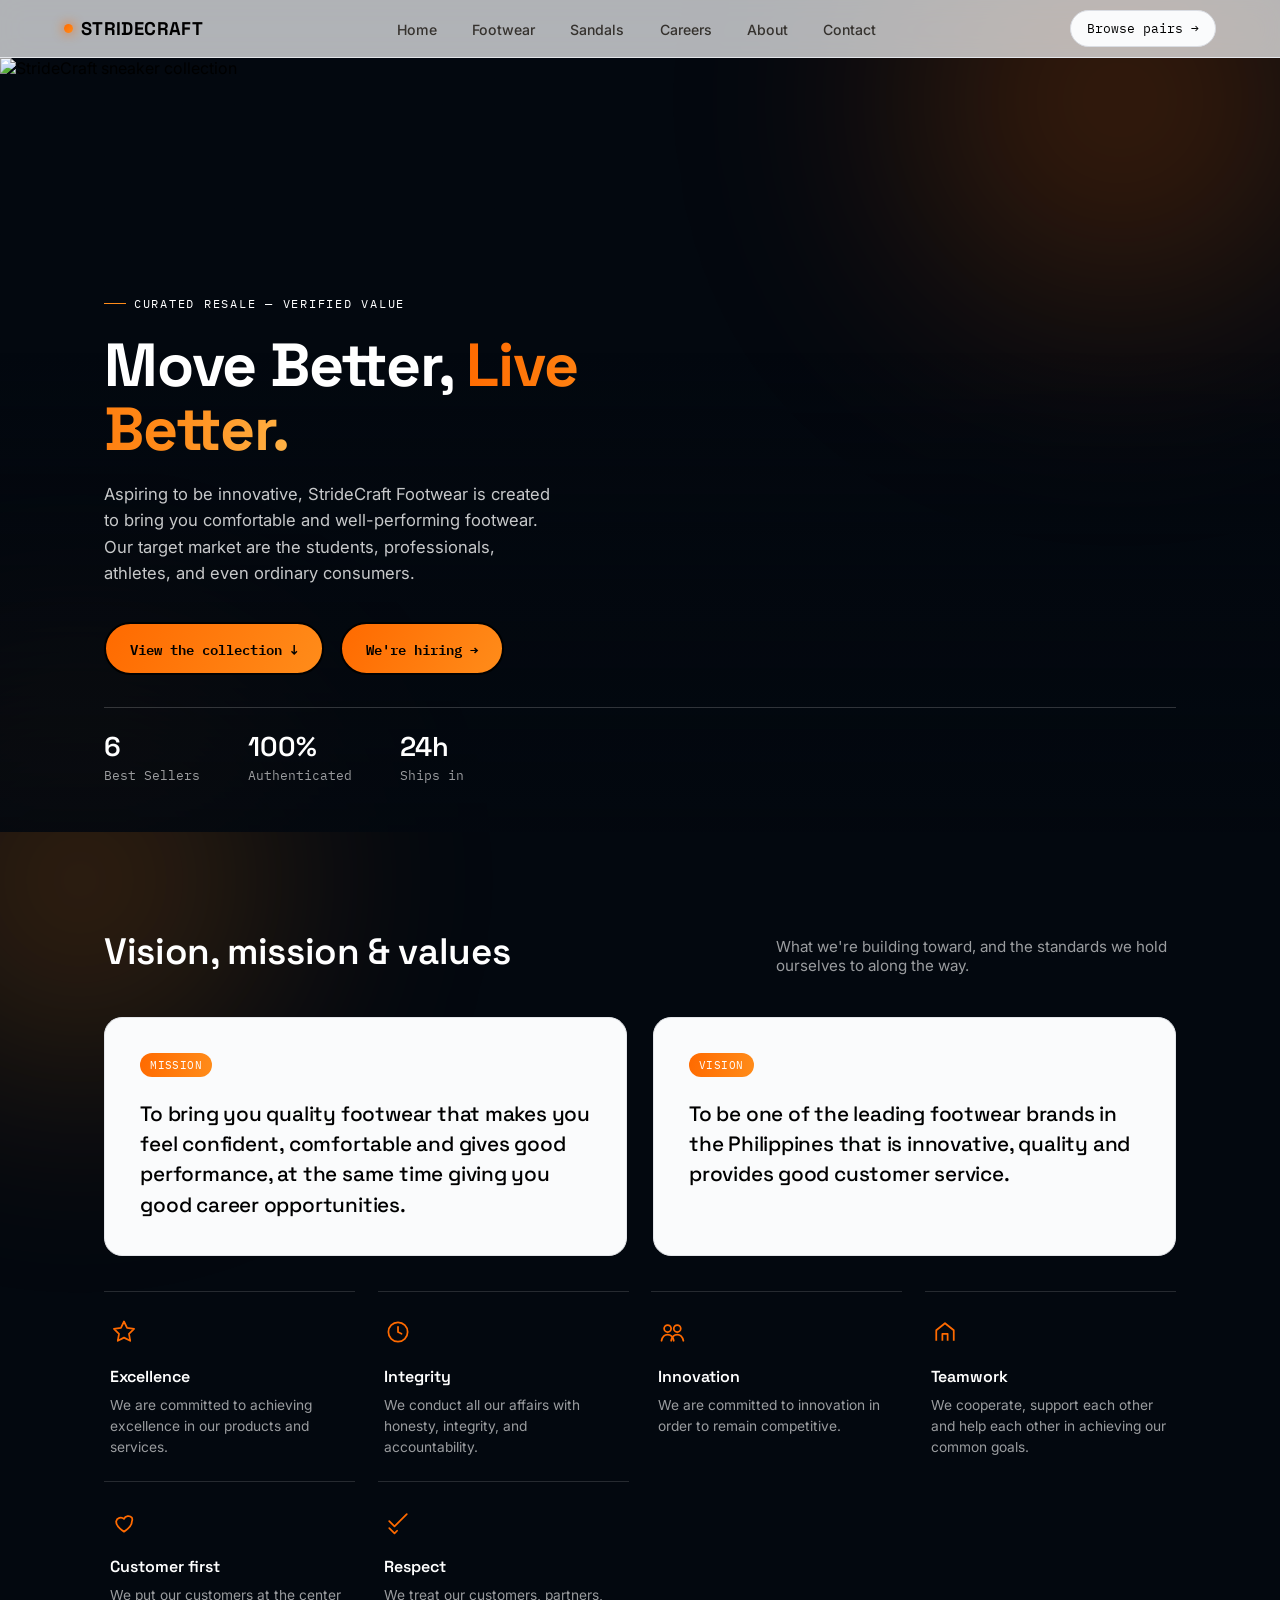
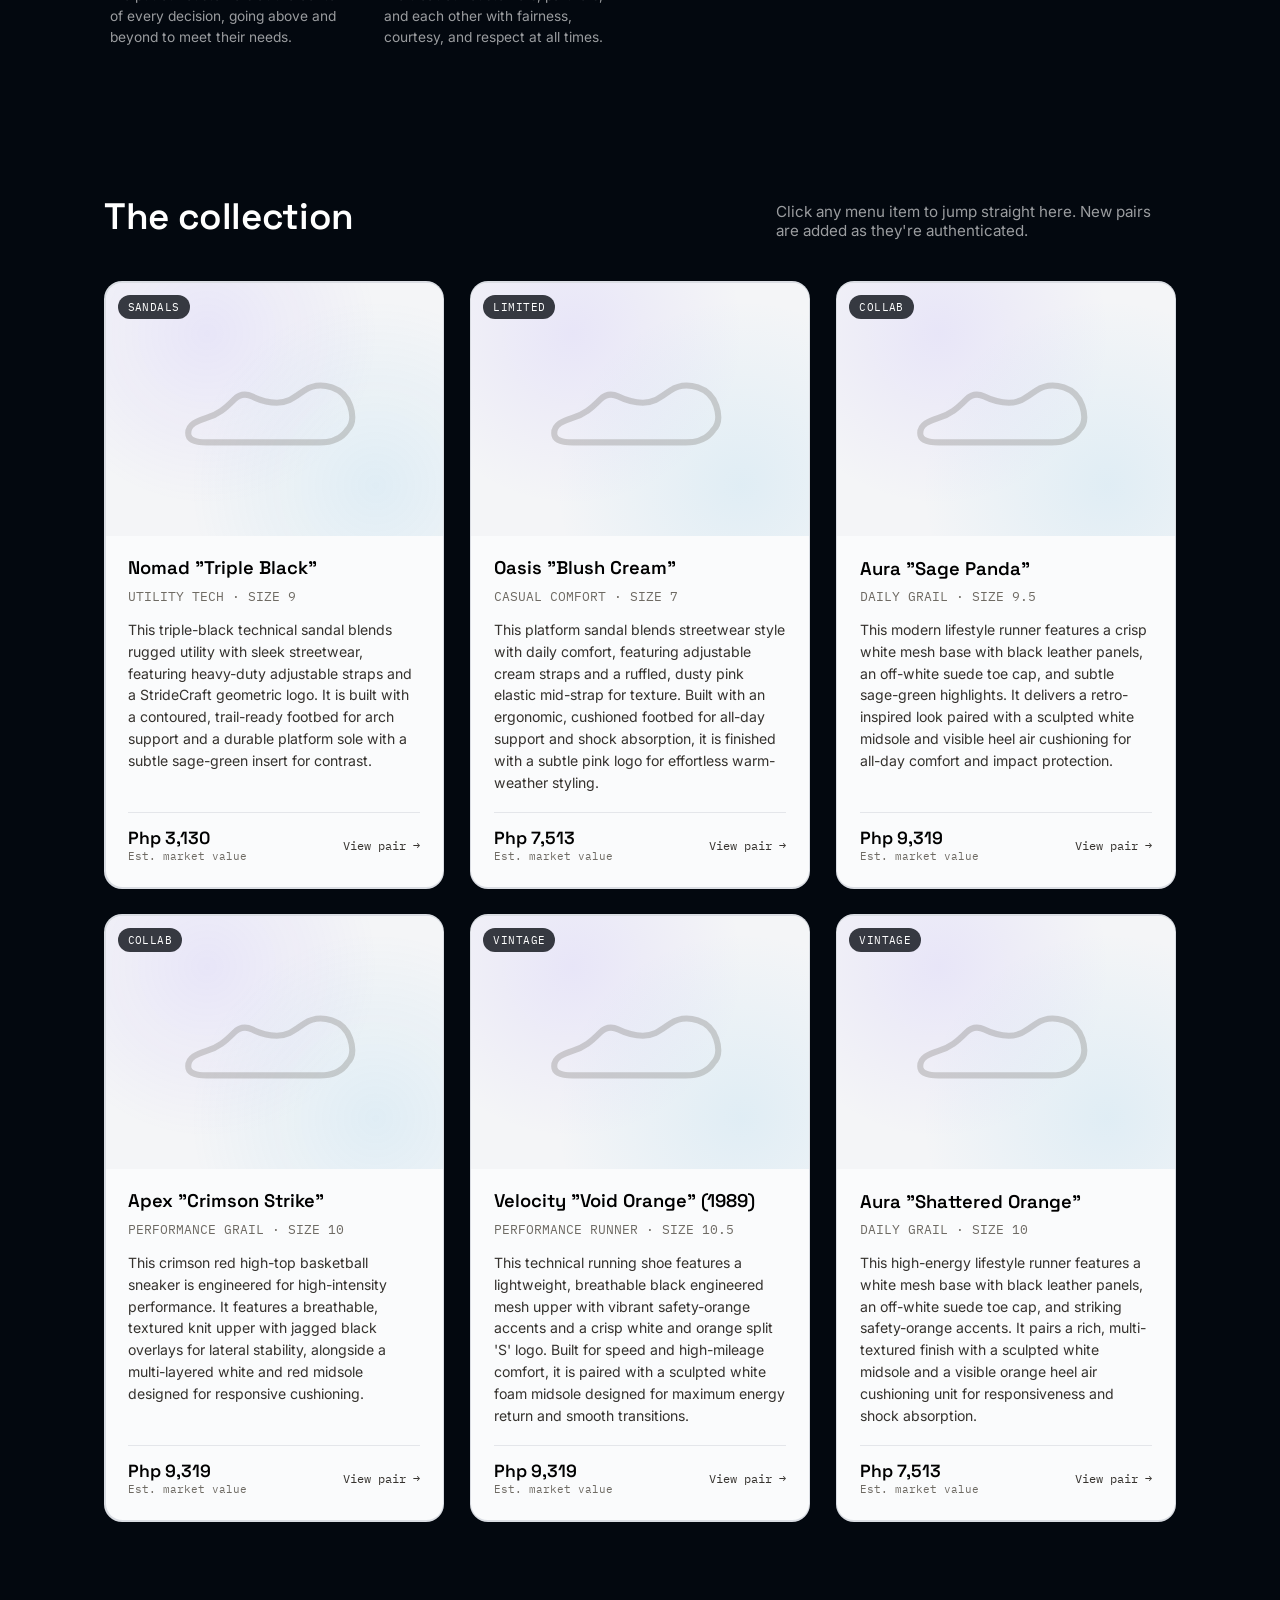
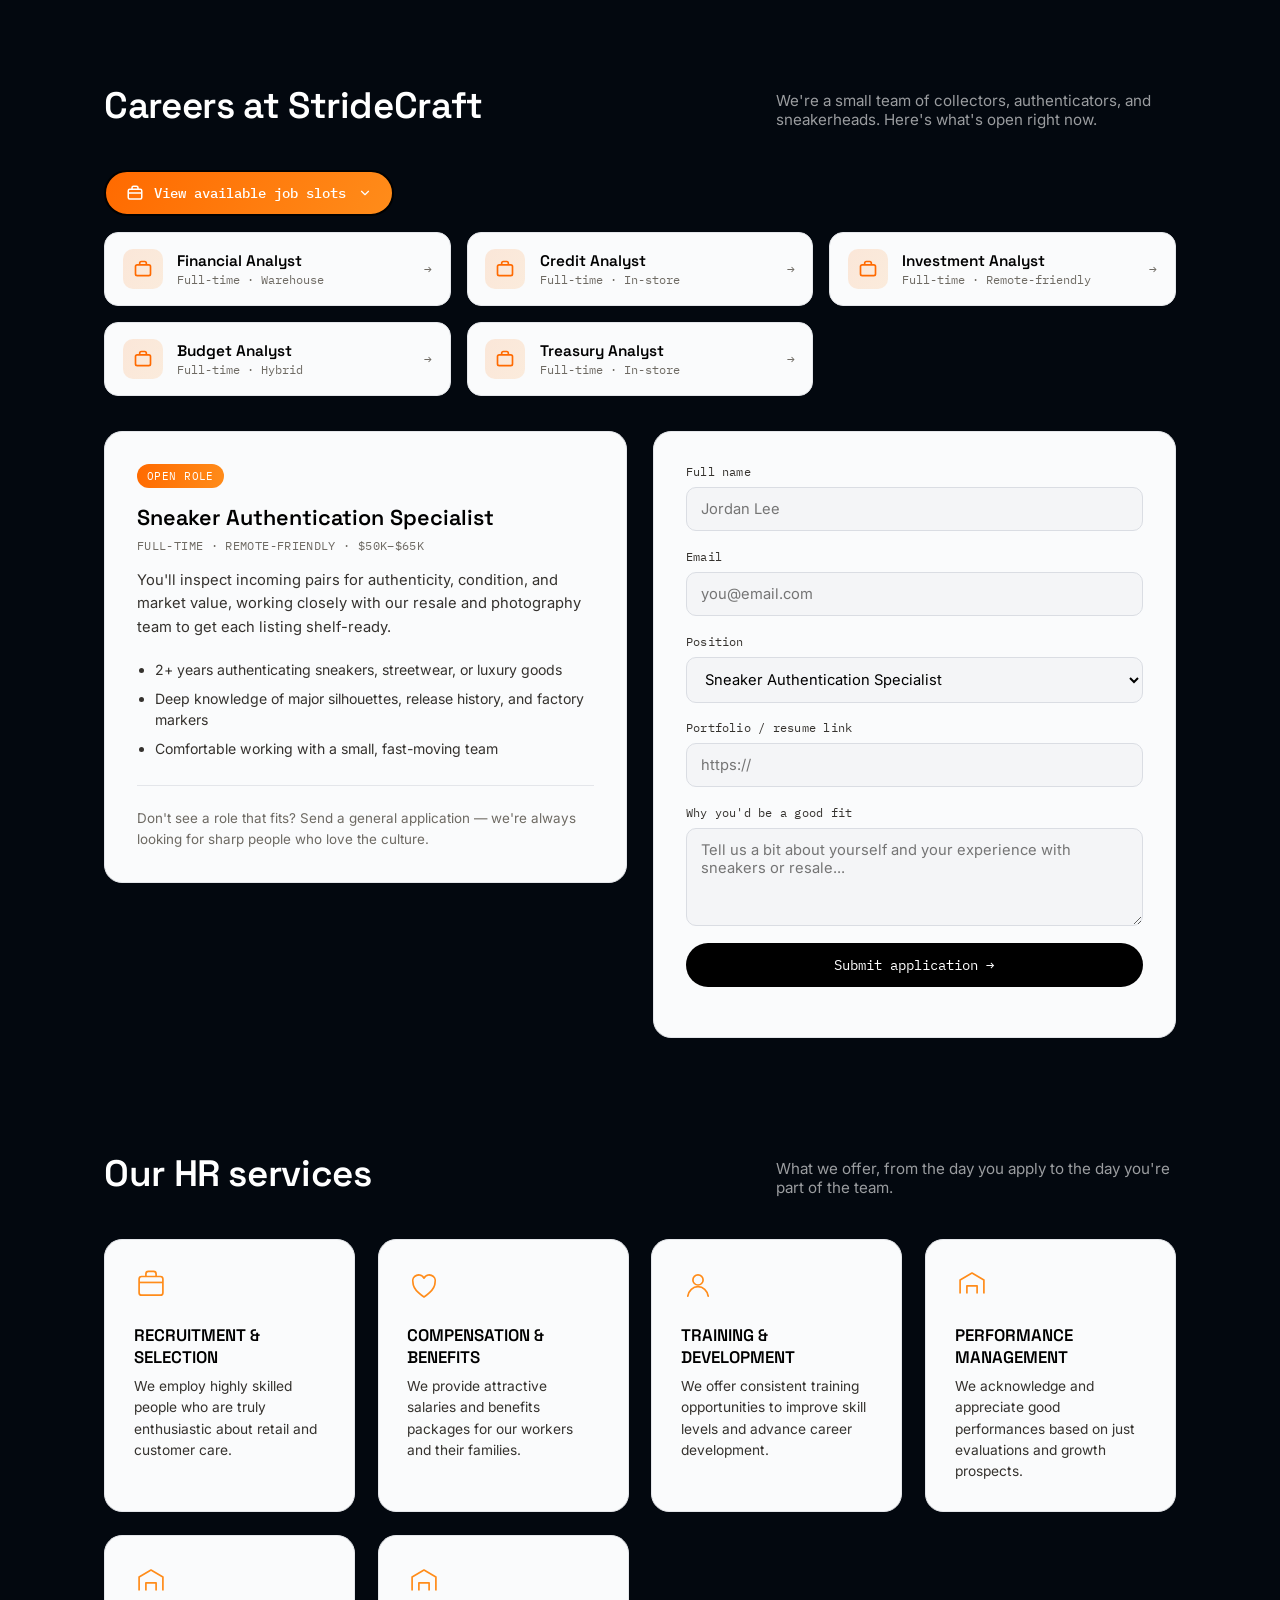
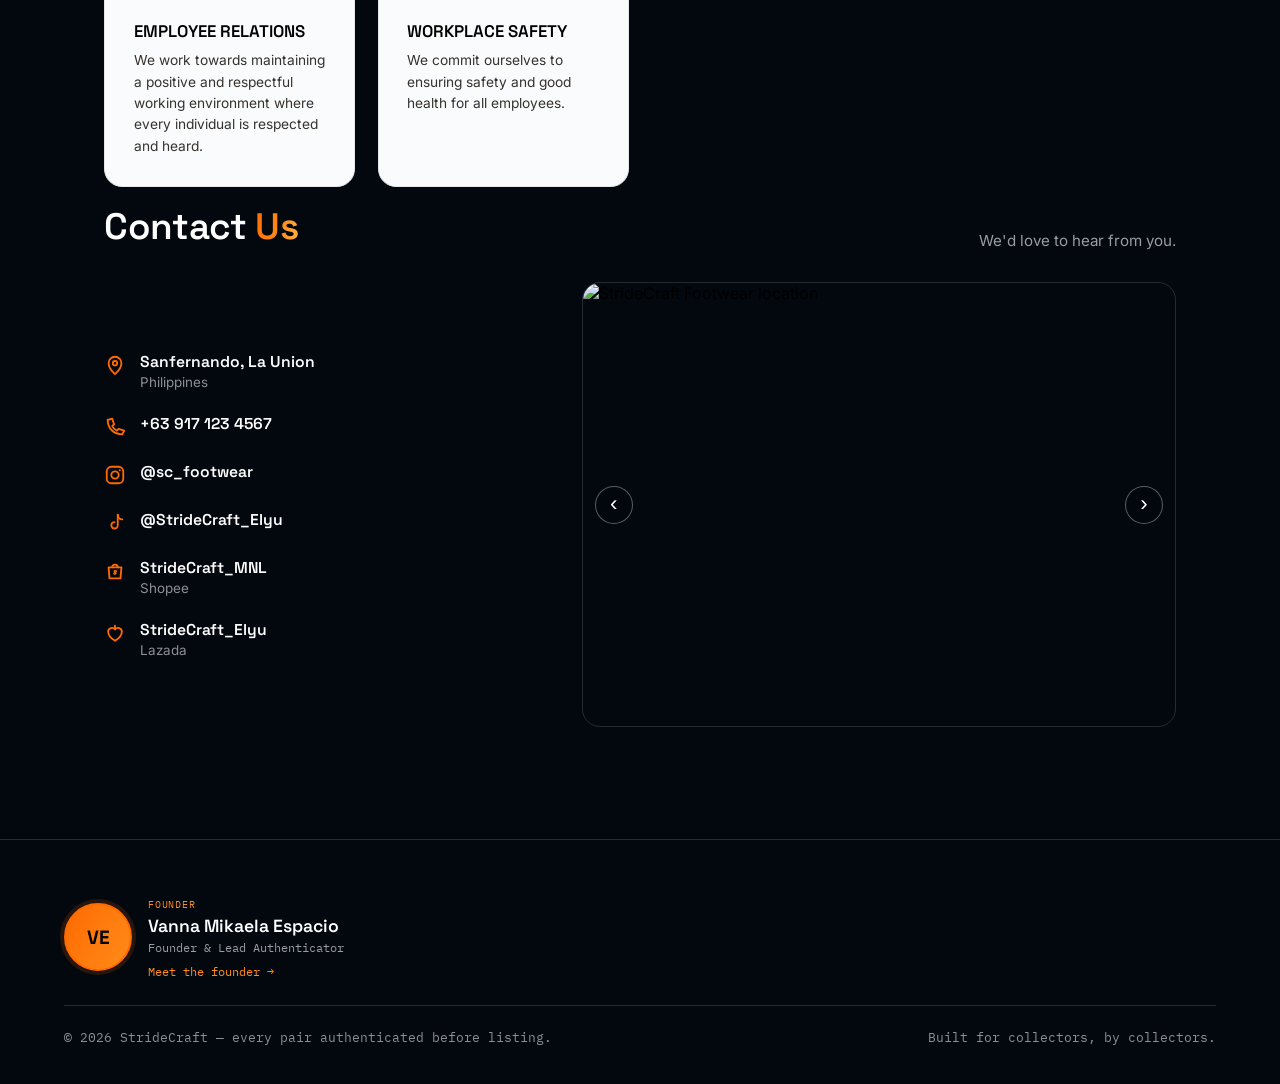
==== commit 3656ff7c: "Add files via upload" ====
--- a/index.html
+++ b/index.html
@@ -8,7 +8,8 @@
 <link rel="preconnect" href="https://fonts.gstatic.com" crossorigin>
 <link href="https://fonts.googleapis.com/css2?family=Space+Grotesk:wght@400;500;600;700&family=Inter:wght@400;500;600&family=IBM+Plex+Mono:wght@400;500&display=swap" rel="stylesheet">
 <link rel="icon" type="image/png" href="images/logo.jpg">
-<link rel="stylesheet" href="style.css">
+<link rel="stylesheet" href="style.css?v=6">
+<link rel="stylesheet" href="mobile.css?v=4">
 </head>
 <body>
 
@@ -24,7 +25,6 @@
       <li><a href="#collection">Footwear</a></li>
       <li><a href="#collection">Sandals</a></li>
       <li><a href="#careers">Careers</a></li>
-      <li><a href="#staff">Staff</a></li>
       <li><a href="#about">About</a></li>
       <li><a href="#contact">Contact</a></li>
     </ul>
@@ -32,14 +32,12 @@
   <a href="#collection" class="nav-cta">Browse pairs →</a>
 </header>
 
-<!-- ============ HERO IMAGE + TEXT (text overlaid on the photo) ============ -->
+<!-- HERO -->
 <section class="hero-visual" id="home">
   <div class="hero-media">
     <img src="images/background.jpg" alt="StrideCraft sneaker collection">
   </div>
-
   <div class="hero-scrim"></div>
-
   <div class="hero-overlay">
     <div class="eyebrow">Curated resale — verified value</div>
     <h1>Move Better, <span class="grad">Live Better.</span></h1>
@@ -49,17 +47,17 @@
       <a href="#careers" class="btn-ghost">We're hiring →</a>
     </div>
     <div class="hero-stats">
-      <div class="stat"><b>6</b><span>Pairs listed</span></div>
+      <div class="stat"><b>6</b><span>Best Sellers</span></div>
       <div class="stat"><b>100%</b><span>Authenticated</span></div>
       <div class="stat"><b>24h</b><span>Ships in</span></div>
     </div>
   </div>
 </section>
 
-<!-- ============ VISION / MISSION / VALUES ============ -->
+<!-- VISION / MISSION / VALUES -->
 <section class="vision-mission" id="vision">
   <div class="section-head">
-    <h2>Vision, mission & values</h2>
+    <h2>Vision, mission &amp; values</h2>
     <p>What we're building toward, and the standards we hold ourselves to along the way.</p>
   </div>
 
@@ -76,56 +74,39 @@
 
   <div class="values-grid">
     <div class="value-card">
-      <svg viewBox="0 0 32 32" fill="none" xmlns="http://www.w3.org/2000/svg">
-        <path d="M16 4l3.5 7.3 8 1.2-5.8 5.6 1.4 8-7.1-3.7-7.1 3.7 1.4-8-5.8-5.6 8-1.2z" stroke="currentColor" stroke-width="2" stroke-linejoin="round"/>
-      </svg>
+      <svg viewBox="0 0 32 32" fill="none" xmlns="http://www.w3.org/2000/svg"><path d="M16 4l3.5 7.3 8 1.2-5.8 5.6 1.4 8-7.1-3.7-7.1 3.7 1.4-8-5.8-5.6 8-1.2z" stroke="currentColor" stroke-width="2" stroke-linejoin="round"/></svg>
       <h3>Excellence</h3>
-      <p>We are committed to achieving excellence in our products and services </p>
+      <p>We are committed to achieving excellence in our products and services.</p>
     </div>
     <div class="value-card">
-      <svg viewBox="0 0 32 32" fill="none" xmlns="http://www.w3.org/2000/svg">
-        <circle cx="16" cy="16" r="11" stroke="currentColor" stroke-width="2"/>
-        <path d="M16 10v6l4 2" stroke="currentColor" stroke-width="2" stroke-linecap="round"/>
-      </svg>
+      <svg viewBox="0 0 32 32" fill="none" xmlns="http://www.w3.org/2000/svg"><circle cx="16" cy="16" r="11" stroke="currentColor" stroke-width="2"/><path d="M16 10v6l4 2" stroke="currentColor" stroke-width="2" stroke-linecap="round"/></svg>
       <h3>Integrity</h3>
       <p>We conduct all our affairs with honesty, integrity, and accountability.</p>
     </div>
     <div class="value-card">
-      <svg viewBox="0 0 32 32" fill="none" xmlns="http://www.w3.org/2000/svg">
-        <circle cx="11" cy="12" r="4" stroke="currentColor" stroke-width="2"/>
-        <circle cx="22" cy="12" r="4" stroke="currentColor" stroke-width="2"/>
-        <path d="M4 26c1-4.4 4-7 7-7s6 2.6 7 7" stroke="currentColor" stroke-width="2" stroke-linecap="round"/>
-        <path d="M15 26c1-4.4 4-7 7-7s6 2.6 7 7" stroke="currentColor" stroke-width="2" stroke-linecap="round"/>
-      </svg>
-      <h3>Innovation </h3>
+      <svg viewBox="0 0 32 32" fill="none" xmlns="http://www.w3.org/2000/svg"><circle cx="11" cy="12" r="4" stroke="currentColor" stroke-width="2"/><circle cx="22" cy="12" r="4" stroke="currentColor" stroke-width="2"/><path d="M4 26c1-4.4 4-7 7-7s6 2.6 7 7" stroke="currentColor" stroke-width="2" stroke-linecap="round"/><path d="M15 26c1-4.4 4-7 7-7s6 2.6 7 7" stroke="currentColor" stroke-width="2" stroke-linecap="round"/></svg>
+      <h3>Innovation</h3>
       <p>We are committed to innovation in order to remain competitive.</p>
     </div>
     <div class="value-card">
-      <svg viewBox="0 0 32 32" fill="none" xmlns="http://www.w3.org/2000/svg">
-        <path d="M6 26V14l10-8 10 8v12" stroke="currentColor" stroke-width="2" stroke-linejoin="round"/>
-        <path d="M13 26v-8h6v8" stroke="currentColor" stroke-width="2" stroke-linejoin="round"/>
-      </svg>
+      <svg viewBox="0 0 32 32" fill="none" xmlns="http://www.w3.org/2000/svg"><path d="M6 26V14l10-8 10 8v12" stroke="currentColor" stroke-width="2" stroke-linejoin="round"/><path d="M13 26v-8h6v8" stroke="currentColor" stroke-width="2" stroke-linejoin="round"/></svg>
       <h3>Teamwork</h3>
       <p>We cooperate, support each other and help each other in achieving our common goals.</p>
     </div>
     <div class="value-card">
-      <svg viewBox="0 0 32 32" fill="none" xmlns="http://www.w3.org/2000/svg">
-        <path d="M16 27s-9-5.2-9-11.6A5.4 5.4 0 0116 12.5a5.4 5.4 0 019-1.5A5.4 5.4 0 0125 15.4C25 21.8 16 27 16 27z" stroke="currentColor" stroke-width="2" stroke-linejoin="round"/>
-      </svg>
+      <svg viewBox="0 0 32 32" fill="none" xmlns="http://www.w3.org/2000/svg"><path d="M16 27s-9-5.2-9-11.6A5.4 5.4 0 0116 12.5a5.4 5.4 0 019-1.5A5.4 5.4 0 0125 15.4C25 21.8 16 27 16 27z" stroke="currentColor" stroke-width="2" stroke-linejoin="round"/></svg>
       <h3>Customer first</h3>
       <p>We put our customers at the center of every decision, going above and beyond to meet their needs.</p>
     </div>
     <div class="value-card">
-      <svg viewBox="0 0 32 32" fill="none" xmlns="http://www.w3.org/2000/svg">
-        <path d="M6 15l6 6 14-14" stroke="currentColor" stroke-width="2" stroke-linecap="round" stroke-linejoin="round"/>
-        <path d="M6 23l6 6 3-3" stroke="currentColor" stroke-width="2" stroke-linecap="round" stroke-linejoin="round"/>
-      </svg>
+      <svg viewBox="0 0 32 32" fill="none" xmlns="http://www.w3.org/2000/svg"><path d="M6 15l6 6 14-14" stroke="currentColor" stroke-width="2" stroke-linecap="round" stroke-linejoin="round"/><path d="M6 23l6 6 3-3" stroke="currentColor" stroke-width="2" stroke-linecap="round" stroke-linejoin="round"/></svg>
       <h3>Respect</h3>
       <p>We treat our customers, partners, and each other with fairness, courtesy, and respect at all times.</p>
     </div>
   </div>
 </section>
 
+<!-- COLLECTION -->
 <section class="collection" id="collection">
   <div class="section-head">
     <h2>The collection</h2>
@@ -134,28 +115,19 @@
 
   <div class="grid">
 
-    <!-- ============ SHOE CARD TEMPLATE ============
-         Replace the <img> src below with your own photo,
-         e.g. src="images/shoe-1.jpg", and update the text.
-         Until then, a placeholder icon is shown. -->
-
     <article class="card" id="grails">
       <div class="card-inner">
         <div class="card-media">
           <span class="tag">Sandals</span>
-          <img src="images/sandal2.jpg" alt="Nomad &quot;Triple Black&quot;">
-          <svg class="placeholder-icon" viewBox="0 0 64 64" fill="none" xmlns="http://www.w3.org/2000/svg">
-            <path d="M4 40c0-3 3-4 6-5 4-1.3 6-3 9-6 2-2 4-2 6-1 3 1.5 5 2 8 2 4 0 6-2 9-4 3-2 6-2 9-1 3 1 5 3 6 6 1 3 1 6-1 8-2 3-5 4-9 4H10c-4 0-6-1-6-3z" stroke="currentColor" stroke-width="2" stroke-linejoin="round"/>
-            <path d="M20 28c1-3 3-5 5-6" stroke="currentColor" stroke-width="2" stroke-linecap="round"/>
-          </svg>
-          <span class="placeholder-label">Add photo →</span>
+          <img src="images/sandal2.jpg" alt="Nomad &quot;Triple Black&quot;" loading="lazy" onerror="this.style.display='none'">
+          <svg class="placeholder-icon" viewBox="0 0 64 64" fill="none" xmlns="http://www.w3.org/2000/svg"><path d="M4 40c0-3 3-4 6-5 4-1.3 6-3 9-6 2-2 4-2 6-1 3 1.5 5 2 8 2 4 0 6-2 9-4 3-2 6-2 9-1 3 1 5 3 6 6 1 3 1 6-1 8-2 3-5 4-9 4H10c-4 0-6-1-6-3z" stroke="currentColor" stroke-width="2" stroke-linejoin="round"/></svg>
         </div>
         <div class="card-body">
           <h3>Nomad "Triple Black"</h3>
           <div class="sub">UTILITY TECH · SIZE 9</div>
           <p class="desc">This triple-black technical sandal blends rugged utility with sleek streetwear, featuring heavy-duty adjustable straps and a StrideCraft geometric logo. It is built with a contoured, trail-ready footbed for arch support and a durable platform sole with a subtle sage-green insert for contrast.</p>
           <div class="card-footer">
-            <div class="price">$50<span>Est. market value</span></div>
+            <div class="price">Php 3,130<span>Est. market value</span></div>
             <a href="#" class="view-btn">View pair →</a>
           </div>
         </div>
@@ -165,20 +137,16 @@
     <article class="card">
       <div class="card-inner">
         <div class="card-media">
-          <span class="tag">limited</span>
-           <img src="images/sandal1.jpg" alt="Oasis Blush Cream sandal">
-          <svg class="placeholder-icon" viewBox="0 0 64 64" fill="none" xmlns="http://www.w3.org/2000/svg">
-            <path d="M4 40c0-3 3-4 6-5 4-1.3 6-3 9-6 2-2 4-2 6-1 3 1.5 5 2 8 2 4 0 6-2 9-4 3-2 6-2 9-1 3 1 5 3 6 6 1 3 1 6-1 8-2 3-5 4-9 4H10c-4 0-6-1-6-3z" stroke="currentColor" stroke-width="2" stroke-linejoin="round"/>
-            <path d="M20 28c1-3 3-5 5-6" stroke="currentColor" stroke-width="2" stroke-linecap="round"/>
-          </svg>
-          <span class="placeholder-label">Add photo →</span>
+          <span class="tag">Limited</span>
+          <img src="images/sandal1.jpg" alt="Oasis &quot;Blush Cream&quot;" loading="lazy" onerror="this.style.display='none'">
+          <svg class="placeholder-icon" viewBox="0 0 64 64" fill="none" xmlns="http://www.w3.org/2000/svg"><path d="M4 40c0-3 3-4 6-5 4-1.3 6-3 9-6 2-2 4-2 6-1 3 1.5 5 2 8 2 4 0 6-2 9-4 3-2 6-2 9-1 3 1 5 3 6 6 1 3 1 6-1 8-2 3-5 4-9 4H10c-4 0-6-1-6-3z" stroke="currentColor" stroke-width="2" stroke-linejoin="round"/></svg>
         </div>
         <div class="card-body">
           <h3>Oasis "Blush Cream"</h3>
-          <div class="sub">​CASUAL COMFORT · SIZE 7</div>
+          <div class="sub">CASUAL COMFORT · SIZE 7</div>
           <p class="desc">This platform sandal blends streetwear style with daily comfort, featuring adjustable cream straps and a ruffled, dusty pink elastic mid-strap for texture. Built with an ergonomic, cushioned footbed for all-day support and shock absorption, it is finished with a subtle pink logo for effortless warm-weather styling.</p>
           <div class="card-footer">
-            <div class="price">$120<span>Est. market value</span></div>
+            <div class="price">Php 7,513<span>Est. market value</span></div>
             <a href="#" class="view-btn">View pair →</a>
           </div>
         </div>
@@ -189,19 +157,15 @@
       <div class="card-inner">
         <div class="card-media">
           <span class="tag">Collab</span>
-          <img src="images/shoe1.jpg" alt="Aura Sage Panda sneaker">
-          <svg class="placeholder-icon" viewBox="0 0 64 64" fill="none" xmlns="http://www.w3.org/2000/svg">
-            <path d="M4 40c0-3 3-4 6-5 4-1.3 6-3 9-6 2-2 4-2 6-1 3 1.5 5 2 8 2 4 0 6-2 9-4 3-2 6-2 9-1 3 1 5 3 6 6 1 3 1 6-1 8-2 3-5 4-9 4H10c-4 0-6-1-6-3z" stroke="currentColor" stroke-width="2" stroke-linejoin="round"/>
-            <path d="M20 28c1-3 3-5 5-6" stroke="currentColor" stroke-width="2" stroke-linecap="round"/>
-          </svg>
-          <span class="placeholder-label">Add photo →</span>
+          <img src="images/shoe1.jpg" alt="Aura &quot;Sage Panda&quot;" loading="lazy" onerror="this.style.display='none'">
+          <svg class="placeholder-icon" viewBox="0 0 64 64" fill="none" xmlns="http://www.w3.org/2000/svg"><path d="M4 40c0-3 3-4 6-5 4-1.3 6-3 9-6 2-2 4-2 6-1 3 1.5 5 2 8 2 4 0 6-2 9-4 3-2 6-2 9-1 3 1 5 3 6 6 1 3 1 6-1 8-2 3-5 4-9 4H10c-4 0-6-1-6-3z" stroke="currentColor" stroke-width="2" stroke-linejoin="round"/></svg>
         </div>
         <div class="card-body">
           <h3>Aura "Sage Panda"</h3>
-          <div class="sub">​DAILY GRAIL · SIZE 9.5</div>
+          <div class="sub">DAILY GRAIL · SIZE 9.5</div>
           <p class="desc">This modern lifestyle runner features a crisp white mesh base with black leather panels, an off-white suede toe cap, and subtle sage-green highlights. It delivers a retro-inspired look paired with a sculpted white midsole and visible heel air cushioning for all-day comfort and impact protection.</p>
           <div class="card-footer">
-            <div class="price">$150<span>Est. market value</span></div>
+            <div class="price">Php 9,319<span>Est. market value</span></div>
             <a href="#" class="view-btn">View pair →</a>
           </div>
         </div>
@@ -212,19 +176,15 @@
       <div class="card-inner">
         <div class="card-media">
           <span class="tag">Collab</span>
-          <img src="images/shoe2.jpg" alt="Apex Crimson Strike sneaker">
-          <svg class="placeholder-icon" viewBox="0 0 64 64" fill="none" xmlns="http://www.w3.org/2000/svg">
-            <path d="M4 40c0-3 3-4 6-5 4-1.3 6-3 9-6 2-2 4-2 6-1 3 1.5 5 2 8 2 4 0 6-2 9-4 3-2 6-2 9-1 3 1 5 3 6 6 1 3 1 6-1 8-2 3-5 4-9 4H10c-4 0-6-1-6-3z" stroke="currentColor" stroke-width="2" stroke-linejoin="round"/>
-            <path d="M20 28c1-3 3-5 5-6" stroke="currentColor" stroke-width="2" stroke-linecap="round"/>
-          </svg>
-          <span class="placeholder-label">Add photo →</span>
+          <img src="images/shoe2.jpg" alt="Apex &quot;Crimson Strike&quot;" loading="lazy" onerror="this.style.display='none'">
+          <svg class="placeholder-icon" viewBox="0 0 64 64" fill="none" xmlns="http://www.w3.org/2000/svg"><path d="M4 40c0-3 3-4 6-5 4-1.3 6-3 9-6 2-2 4-2 6-1 3 1.5 5 2 8 2 4 0 6-2 9-4 3-2 6-2 9-1 3 1 5 3 6 6 1 3 1 6-1 8-2 3-5 4-9 4H10c-4 0-6-1-6-3z" stroke="currentColor" stroke-width="2" stroke-linejoin="round"/></svg>
         </div>
         <div class="card-body">
           <h3>Apex "Crimson Strike"</h3>
-          <div class="sub">​PERFORMANCE GRAIL · SIZE 10</div>
+          <div class="sub">PERFORMANCE GRAIL · SIZE 10</div>
           <p class="desc">This crimson red high-top basketball sneaker is engineered for high-intensity performance. It features a breathable, textured knit upper with jagged black overlays for lateral stability, alongside a multi-layered white and red midsole designed for responsive cushioning.</p>
           <div class="card-footer">
-            <div class="price">$150<span>Est. market value</span></div>
+            <div class="price">Php 9,319<span>Est. market value</span></div>
             <a href="#" class="view-btn">View pair →</a>
           </div>
         </div>
@@ -235,19 +195,15 @@
       <div class="card-inner">
         <div class="card-media">
           <span class="tag">Vintage</span>
-          <img src="images/shoe3.jpg" alt="Velocity Void Orange sneaker">
-          <svg class="placeholder-icon" viewBox="0 0 64 64" fill="none" xmlns="http://www.w3.org/2000/svg">
-            <path d="M4 40c0-3 3-4 6-5 4-1.3 6-3 9-6 2-2 4-2 6-1 3 1.5 5 2 8 2 4 0 6-2 9-4 3-2 6-2 9-1 3 1 5 3 6 6 1 3 1 6-1 8-2 3-5 4-9 4H10c-4 0-6-1-6-3z" stroke="currentColor" stroke-width="2" stroke-linejoin="round"/>
-            <path d="M20 28c1-3 3-5 5-6" stroke="currentColor" stroke-width="2" stroke-linecap="round"/>
-          </svg>
-          <span class="placeholder-label">Add photo →</span>
+          <img src="images/shoe3.jpg" alt="Velocity &quot;Void Orange&quot; (1989)" loading="lazy" onerror="this.style.display='none'">
+          <svg class="placeholder-icon" viewBox="0 0 64 64" fill="none" xmlns="http://www.w3.org/2000/svg"><path d="M4 40c0-3 3-4 6-5 4-1.3 6-3 9-6 2-2 4-2 6-1 3 1.5 5 2 8 2 4 0 6-2 9-4 3-2 6-2 9-1 3 1 5 3 6 6 1 3 1 6-1 8-2 3-5 4-9 4H10c-4 0-6-1-6-3z" stroke="currentColor" stroke-width="2" stroke-linejoin="round"/></svg>
         </div>
         <div class="card-body">
           <h3>Velocity "Void Orange" (1989)</h3>
           <div class="sub">PERFORMANCE RUNNER · SIZE 10.5</div>
-          <p class="desc">This technical running shoe features a lightweight, breathable black engineered mesh upper with vibrant safety-orange accents and a crisp white and orange split 'S' logo. Built for speed and high-mileage comfort, it is paired with a sculpted white foam midsole designed for maximum energy return and smooth transitions. </p>
+          <p class="desc">This technical running shoe features a lightweight, breathable black engineered mesh upper with vibrant safety-orange accents and a crisp white and orange split 'S' logo. Built for speed and high-mileage comfort, it is paired with a sculpted white foam midsole designed for maximum energy return and smooth transitions.</p>
           <div class="card-footer">
-            <div class="price">$150<span>Est. market value</span></div>
+            <div class="price">Php 9,319<span>Est. market value</span></div>
             <a href="#" class="view-btn">View pair →</a>
           </div>
         </div>
@@ -258,19 +214,15 @@
       <div class="card-inner">
         <div class="card-media">
           <span class="tag">Vintage</span>
-            <img src="images/shoe4.jpg" alt="Aura Shattered Orange sneaker">
-          <svg class="placeholder-icon" viewBox="0 0 64 64" fill="none" xmlns="http://www.w3.org/2000/svg">
-            <path d="M4 40c0-3 3-4 6-5 4-1.3 6-3 9-6 2-2 4-2 6-1 3 1.5 5 2 8 2 4 0 6-2 9-4 3-2 6-2 9-1 3 1 5 3 6 6 1 3 1 6-1 8-2 3-5 4-9 4H10c-4 0-6-1-6-3z" stroke="currentColor" stroke-width="2" stroke-linejoin="round"/>
-            <path d="M20 28c1-3 3-5 5-6" stroke="currentColor" stroke-width="2" stroke-linecap="round"/>
-          </svg>
-          <span class="placeholder-label">Add photo →</span>
+          <img src="images/shoe4.jpg" alt="Aura &quot;Shattered Orange&quot;" loading="lazy" onerror="this.style.display='none'">
+          <svg class="placeholder-icon" viewBox="0 0 64 64" fill="none" xmlns="http://www.w3.org/2000/svg"><path d="M4 40c0-3 3-4 6-5 4-1.3 6-3 9-6 2-2 4-2 6-1 3 1.5 5 2 8 2 4 0 6-2 9-4 3-2 6-2 9-1 3 1 5 3 6 6 1 3 1 6-1 8-2 3-5 4-9 4H10c-4 0-6-1-6-3z" stroke="currentColor" stroke-width="2" stroke-linejoin="round"/></svg>
         </div>
         <div class="card-body">
-          <h3>Aura "Shattered Orange" </h3>
+          <h3>Aura "Shattered Orange"</h3>
           <div class="sub">DAILY GRAIL · SIZE 10</div>
           <p class="desc">This high-energy lifestyle runner features a white mesh base with black leather panels, an off-white suede toe cap, and striking safety-orange accents. It pairs a rich, multi-textured finish with a sculpted white midsole and a visible orange heel air cushioning unit for responsiveness and shock absorption.</p>
           <div class="card-footer">
-            <div class="price">$120<span>Est. market value</span></div>
+            <div class="price">Php 7,513<span>Est. market value</span></div>
             <a href="#" class="view-btn">View pair →</a>
           </div>
         </div>
@@ -280,62 +232,50 @@
   </div>
 </section>
 
-<!-- ============ CAREERS / JOB APPLICATION ============ -->
+<!-- CAREERS -->
 <section class="careers" id="careers">
   <div class="section-head">
     <h2>Careers at StrideCraft</h2>
     <p>We're a small team of collectors, authenticators, and sneakerheads. Here's what's open right now.</p>
   </div>
 
-  <!-- ============ JOB SLOTS TOGGLE + LIST ============ -->
   <div class="job-slots-wrap">
     <button type="button" class="job-slots-btn" id="jobSlotsBtn" aria-expanded="false" aria-controls="jobSlotsPanel">
-      <svg viewBox="0 0 24 24" fill="none" xmlns="http://www.w3.org/2000/svg">
-        <rect x="3" y="7" width="18" height="13" rx="2" stroke="currentColor" stroke-width="2"/>
-        <path d="M8 7V5a2 2 0 012-2h4a2 2 0 012 2v2" stroke="currentColor" stroke-width="2"/>
-        <path d="M3 12h18" stroke="currentColor" stroke-width="2"/>
-      </svg>
+      <svg viewBox="0 0 24 24" fill="none" xmlns="http://www.w3.org/2000/svg"><rect x="3" y="7" width="18" height="13" rx="2" stroke="currentColor" stroke-width="2"/><path d="M8 7V5a2 2 0 012-2h4a2 2 0 012 2v2" stroke="currentColor" stroke-width="2"/><path d="M3 12h18" stroke="currentColor" stroke-width="2"/></svg>
       <span>View available job slots</span>
-      <svg class="chevron" viewBox="0 0 24 24" fill="none" xmlns="http://www.w3.org/2000/svg">
-        <path d="M6 9l6 6 6-6" stroke="currentColor" stroke-width="2" stroke-linecap="round" stroke-linejoin="round"/>
-      </svg>
+      <svg class="chevron" viewBox="0 0 24 24" fill="none" xmlns="http://www.w3.org/2000/svg"><path d="M6 9l6 6 6-6" stroke="currentColor" stroke-width="2" stroke-linecap="round" stroke-linejoin="round"/></svg>
     </button>
 
     <div class="job-slots-panel" id="jobSlotsPanel" hidden>
-      <button type="button" class="job-slot" data-job="retail">
-        <span class="job-slot-icon">
-          <svg viewBox="0 0 24 24" fill="none" xmlns="http://www.w3.org/2000/svg">
-            <path d="M6 8l1.5-4h9L18 8" stroke="currentColor" stroke-width="2" stroke-linejoin="round"/>
-            <path d="M4 8h16l-1.4 11.2a2 2 0 01-2 1.8H7.4a2 2 0 01-2-1.8L4 8z" stroke="currentColor" stroke-width="2" stroke-linejoin="round"/>
-            <path d="M9 11a3 3 0 006 0" stroke="currentColor" stroke-width="2" stroke-linecap="round"/>
-          </svg>
-        </span>
-        <span class="job-slot-text">
-          <b>Retail Sales Associate</b>
-          <span>Full-time · In-store</span>
-        </span>
+      <button type="button" class="job-slot" data-job="stock">
+        <span class="job-slot-icon"><svg viewBox="0 0 24 24" fill="none" xmlns="http://www.w3.org/2000/svg"><rect x="3" y="7" width="18" height="13" rx="2" stroke="currentColor" stroke-width="2"/><path d="M8 7V5a2 2 0 012-2h4a2 2 0 012 2v2" stroke="currentColor" stroke-width="2"/></svg></span>
+        <span class="job-slot-text"><b>Financial Analyst</b><span>Full-time · Warehouse</span></span>
         <span class="job-slot-arrow">→</span>
       </button>
-
-      <button type="button" class="job-slot" data-job="stock">
-        <span class="job-slot-icon">
-          <svg viewBox="0 0 24 24" fill="none" xmlns="http://www.w3.org/2000/svg">
-            <path d="M3 8l9-5 9 5-9 5-9-5z" stroke="currentColor" stroke-width="2" stroke-linejoin="round"/>
-            <path d="M3 8v8l9 5 9-5V8" stroke="currentColor" stroke-width="2" stroke-linejoin="round"/>
-            <path d="M12 13v8" stroke="currentColor" stroke-width="2"/>
-          </svg>
-        </span>
-        <span class="job-slot-text">
-          <b>Stock Inventory Associate</b>
-          <span>Full-time · Warehouse</span>
-        </span>
+      <button type="button" class="job-slot" data-job="merch">
+        <span class="job-slot-icon"><svg viewBox="0 0 24 24" fill="none" xmlns="http://www.w3.org/2000/svg"><rect x="3" y="7" width="18" height="13" rx="2" stroke="currentColor" stroke-width="2"/><path d="M8 7V5a2 2 0 012-2h4a2 2 0 012 2v2" stroke="currentColor" stroke-width="2"/></svg></span>
+        <span class="job-slot-text"><b>Credit Analyst</b><span>Full-time · In-store</span></span>
         <span class="job-slot-arrow">→</span>
       </button>
+      <button type="button" class="job-slot" data-job="cs">
+        <span class="job-slot-icon"><svg viewBox="0 0 24 24" fill="none" xmlns="http://www.w3.org/2000/svg"><rect x="3" y="7" width="18" height="13" rx="2" stroke="currentColor" stroke-width="2"/><path d="M8 7V5a2 2 0 012-2h4a2 2 0 012 2v2" stroke="currentColor" stroke-width="2"/></svg></span>
+        <span class="job-slot-text"><b>Investment Analyst</b><span>Full-time · Remote-friendly</span></span>
+        <span class="job-slot-arrow">→</span>
+      </button>
+      <button type="button" class="job-slot" data-job="social">
+        <span class="job-slot-icon"><svg viewBox="0 0 24 24" fill="none" xmlns="http://www.w3.org/2000/svg"><rect x="3" y="7" width="18" height="13" rx="2" stroke="currentColor" stroke-width="2"/><path d="M8 7V5a2 2 0 012-2h4a2 2 0 012 2v2" stroke="currentColor" stroke-width="2"/></svg></span>
+        <span class="job-slot-text"><b>Budget Analyst</b><span>Full-time · Hybrid</span></span>
+        <span class="job-slot-arrow">→</span>
+      </button>
+      <button type="button" class="job-slot" data-job="cashier">
+        <span class="job-slot-icon"><svg viewBox="0 0 24 24" fill="none" xmlns="http://www.w3.org/2000/svg"><rect x="3" y="7" width="18" height="13" rx="2" stroke="currentColor" stroke-width="2"/><path d="M8 7V5a2 2 0 012-2h4a2 2 0 012 2v2" stroke="currentColor" stroke-width="2"/></svg></span>
+        <span class="job-slot-text"><b>Treasury Analyst</b><span>Full-time · In-store</span></span>
+        <span class="job-slot-arrow">→</span>
+      </button>
     </div>
   </div>
 
   <div class="careers-layout">
-
     <div class="job-card">
       <span class="tag static">Open role</span>
       <h3>Sneaker Authentication Specialist</h3>
@@ -362,9 +302,11 @@
         <label for="position">Position</label>
         <select id="position" name="position">
           <option>Sneaker Authentication Specialist</option>
-          <option>Retail & Client Relations</option>
-          <option>Marketing & Content</option>
-          <option>Operations & Logistics</option>
+          <option>Financial Analyst</option>
+          <option>Credit Analyst</option>
+          <option>Investment Analyst</option>
+          <option>Budget Analyst</option>
+          <option>Treasury Analyst</option>
           <option>General application</option>
         </select>
       </div>
@@ -379,30 +321,81 @@
       <button type="submit" class="btn-primary full-width">Submit application →</button>
       <p class="form-fineprint"></p>
     </form>
-
   </div>
 </section>
 
-<!-- ============ JOB SLOT IMAGE MODAL ============ -->
+<!-- JOB IMAGE MODAL (shows ONE image, for whichever job was clicked) -->
 <div class="job-modal" id="jobModal" hidden>
   <div class="job-modal-backdrop" id="jobModalBackdrop"></div>
-  <div class="job-modal-panel" role="dialog" aria-modal="true" aria-labelledby="jobModalTitle">
+  <div class="job-modal-panel" role="dialog" aria-modal="true" aria-labelledby="jobModalTitle" style="max-width:820px">
     <button type="button" class="job-modal-close" id="jobModalClose" aria-label="Close">✕</button>
-    <h3 id="jobModalTitle">Retail Sales Associate</h3>
-    <div class="job-modal-images">
-      <figure class="job-modal-figure" data-full="images/retail.jpg" data-caption="Retail Sales Associate">
-        <img id="jobModalImg1" src="images/retail.jpg" alt="Retail Sales Associate">
-        <figcaption>Retail Sales Associate</figcaption>
+    <h3 id="jobModalTitle"></h3>
+    <div class="job-modal-images" style="grid-template-columns:1fr">
+      <figure class="job-modal-figure" id="jobModalFigure" data-full="" data-caption="">
+        <img id="jobModalImg" src="" alt="">
+        <figcaption id="jobModalCaption"></figcaption>
       </figure>
-      <figure class="job-modal-figure" data-full="images/stock.jpg" data-caption="Stock Inventory Associate">
-        <img id="jobModalImg2" src="images/stock.jpg" alt="Stock Inventory Associate">
-        <figcaption>Stock Inventory Associate</figcaption>
-      </figure>
     </div>
   </div>
 </div>
 
-<!-- ============ IMAGE LIGHTBOX (projects a clicked image full-size) ============ -->
+<!-- PRODUCT SHOWCASE (opens from "View pair") -->
+<div class="pair-modal" id="pairModal" hidden>
+  <div class="pair-backdrop" id="pairBackdrop"></div>
+  <div class="pair-panel" role="dialog" aria-modal="true" aria-labelledby="pairName">
+    <button type="button" class="pair-close" id="pairClose" aria-label="Close">✕</button>
+    <div class="pair-stage" id="pairStage">
+      <span class="pair-tag" id="pairTag"></span>
+      <div class="pair-glow"></div>
+      <div class="pair-shadow"></div>
+      <div class="pair-tilt" id="pairTilt">
+        <img class="pair-img" id="pairImg" src="" alt="">
+        <div class="pair-ph" id="pairPh" hidden>
+          <svg viewBox="0 0 64 64" fill="none"><path d="M4 40c0-3 3-4 6-5 4-1.3 6-3 9-6 2-2 4-2 6-1 3 1.5 5 2 8 2 4 0 6-2 9-4 3-2 6-2 9-1 3 1 5 3 6 6 1 3 1 6-1 8-2 3-5 4-9 4H10c-4 0-6-1-6-3z" stroke="currentColor" stroke-width="2" stroke-linejoin="round"/></svg>
+          Photo coming soon
+        </div>
+      </div>
+      <button type="button" class="pair-nav prev" id="pairPrev" aria-label="Previous pair">‹</button>
+      <button type="button" class="pair-nav next" id="pairNext" aria-label="Next pair">›</button>
+      <div class="pair-hint" id="pairHint">Move your cursor to tilt</div>
+      <div class="pair-count" id="pairCount"></div>
+    </div>
+    <div class="pair-info" id="pairInfo">
+      <div class="pair-sub" id="pairSub"></div>
+      <h3 id="pairName"></h3>
+      <p class="pair-desc" id="pairDesc"></p>
+      <div class="pair-price"><b id="pairPrice"></b><span>Est. market value</span></div>
+      <a href="#contact" class="btn-primary pair-cta" id="pairCta">Inquire about this pair →</a>
+    </div>
+  </div>
+</div>
+
+<!-- FOUNDER SHOWCASE (opens from the footer photo) -->
+<div class="founder-modal" id="founderModal" hidden>
+  <div class="pair-backdrop" id="founderBackdrop"></div>
+  <div class="founder-panel" role="dialog" aria-modal="true" aria-labelledby="founderName">
+    <button type="button" class="pair-close" id="founderClose" aria-label="Close">✕</button>
+    <div class="founder-stage" id="founderStage">
+      <div class="pair-glow"></div>
+      <div class="founder-tilt" id="founderTilt">
+        <div class="founder-portrait">
+          <span>VE</span>
+          <img src="images/vanna.jpg" alt="Vanna Mikaela Espacio" onerror="this.style.display='none'">
+        </div>
+      </div>
+    </div>
+    <div class="founder-body">
+      <span class="founder-tag">Founder</span>
+      <h3 id="founderName">Vanna Mikaela Espacio</h3>
+      <div class="founder-role">Founder &amp; Lead Authenticator</div>
+      <p class="founder-bio">Started StrideCraft out of a love for archive silhouettes and a very full closet.</p>
+      <div class="founder-handle">@vanna.stridecraft</div>
+      <a href="#contact" class="btn-primary founder-cta" id="founderCta">Get in touch →</a>
+    </div>
+  </div>
+</div>
+
+<!-- LIGHTBOX -->
 <div class="lightbox" id="lightbox" hidden>
   <div class="lightbox-backdrop" id="lightboxBackdrop"></div>
   <button type="button" class="lightbox-close" id="lightboxClose" aria-label="Close image">✕</button>
@@ -412,7 +405,7 @@
   </figure>
 </div>
 
-<!-- ============ HR SERVICES ============ -->
+<!-- HR SERVICES -->
 <section class="about" id="about">
   <div class="section-head">
     <h2>Our HR services</h2>
@@ -422,154 +415,45 @@
   <div class="service-grid">
 
     <div class="service-card">
-      <svg viewBox="0 0 40 40" fill="none" xmlns="http://www.w3.org/2000/svg">
-        <rect x="6" y="10" width="28" height="22" rx="3" stroke="currentColor" stroke-width="2"/>
-        <path d="M6 17h28" stroke="currentColor" stroke-width="2"/>
-        <path d="M14 10V7a3 3 0 013-3h6a3 3 0 013 3v3" stroke="currentColor" stroke-width="2"/>
-      </svg>
-      <h3>RECRUITMENT & SELECTION</h3>
+      <svg viewBox="0 0 40 40" fill="none" xmlns="http://www.w3.org/2000/svg"><rect x="6" y="10" width="28" height="22" rx="3" stroke="currentColor" stroke-width="2"/><path d="M6 17h28" stroke="currentColor" stroke-width="2"/><path d="M14 10V7a3 3 0 013-3h6a3 3 0 013 3v3" stroke="currentColor" stroke-width="2"/></svg>
+      <h3>RECRUITMENT &amp; SELECTION</h3>
       <p>We employ highly skilled people who are truly enthusiastic about retail and customer care.</p>
     </div>
 
     <div class="service-card">
-      <svg viewBox="0 0 40 40" fill="none" xmlns="http://www.w3.org/2000/svg">
-        <path d="M20 34s-13-7.6-13-17A7 7 0 0120 12a7 7 0 0113 5c0 9.4-13 17-13 17z" stroke="currentColor" stroke-width="2" stroke-linejoin="round"/>
-      </svg>
-      <h3>COMPENSATION & BENEFITS</h3>
+      <svg viewBox="0 0 40 40" fill="none" xmlns="http://www.w3.org/2000/svg"><path d="M20 34s-13-7.6-13-17A7 7 0 0120 12a7 7 0 0113 5c0 9.4-13 17-13 17z" stroke="currentColor" stroke-width="2" stroke-linejoin="round"/></svg>
+      <h3>COMPENSATION &amp; BENEFITS</h3>
       <p>We provide attractive salaries and benefits packages for our workers and their families.</p>
     </div>
 
     <div class="service-card">
-      <svg viewBox="0 0 40 40" fill="none" xmlns="http://www.w3.org/2000/svg">
-        <circle cx="20" cy="14" r="6" stroke="currentColor" stroke-width="2"/>
-        <path d="M8 33c1-6.6 6-11 12-11s11 4.4 12 11" stroke="currentColor" stroke-width="2" stroke-linecap="round"/>
-      </svg>
-      <h3>TRAINING & DEVELOPMENT</h3>
+      <svg viewBox="0 0 40 40" fill="none" xmlns="http://www.w3.org/2000/svg"><circle cx="20" cy="14" r="6" stroke="currentColor" stroke-width="2"/><path d="M8 33c1-6.6 6-11 12-11s11 4.4 12 11" stroke="currentColor" stroke-width="2" stroke-linecap="round"/></svg>
+      <h3>TRAINING &amp; DEVELOPMENT</h3>
       <p>We offer consistent training opportunities to improve skill levels and advance career development.</p>
     </div>
 
     <div class="service-card">
-      <svg viewBox="0 0 40 40" fill="none" xmlns="http://www.w3.org/2000/svg">
-        <path d="M6 30V14l14-8 14 8v16" stroke="currentColor" stroke-width="2" stroke-linejoin="round"/>
-        <path d="M14 30v-9h12v9" stroke="currentColor" stroke-width="2" stroke-linejoin="round"/>
-      </svg>
+      <svg viewBox="0 0 40 40" fill="none" xmlns="http://www.w3.org/2000/svg"><path d="M6 30V14l14-8 14 8v16" stroke="currentColor" stroke-width="2" stroke-linejoin="round"/><path d="M14 30v-9h12v9" stroke="currentColor" stroke-width="2" stroke-linejoin="round"/></svg>
       <h3>PERFORMANCE MANAGEMENT</h3>
       <p>We acknowledge and appreciate good performances based on just evaluations and growth prospects.</p>
     </div>
 
-   <div class="service-card">
-      <svg viewBox="0 0 40 40" fill="none" xmlns="http://www.w3.org/2000/svg">
-        <path d="M6 30V14l14-8 14 8v16" stroke="currentColor" stroke-width="2" stroke-linejoin="round"/>
-        <path d="M14 30v-9h12v9" stroke="currentColor" stroke-width="2" stroke-linejoin="round"/>
-      </svg>
+    <div class="service-card">
+      <svg viewBox="0 0 40 40" fill="none" xmlns="http://www.w3.org/2000/svg"><path d="M6 30V14l14-8 14 8v16" stroke="currentColor" stroke-width="2" stroke-linejoin="round"/><path d="M14 30v-9h12v9" stroke="currentColor" stroke-width="2" stroke-linejoin="round"/></svg>
       <h3>EMPLOYEE RELATIONS</h3>
       <p>We work towards maintaining a positive and respectful working environment where every individual is respected and heard.</p>
     </div>
 
-       <div class="service-card">
-      <svg viewBox="0 0 40 40" fill="none" xmlns="http://www.w3.org/2000/svg">
-        <path d="M6 30V14l14-8 14 8v16" stroke="currentColor" stroke-width="2" stroke-linejoin="round"/>
-        <path d="M14 30v-9h12v9" stroke="currentColor" stroke-width="2" stroke-linejoin="round"/>
-      </svg>
+    <div class="service-card">
+      <svg viewBox="0 0 40 40" fill="none" xmlns="http://www.w3.org/2000/svg"><path d="M6 30V14l14-8 14 8v16" stroke="currentColor" stroke-width="2" stroke-linejoin="round"/><path d="M14 30v-9h12v9" stroke="currentColor" stroke-width="2" stroke-linejoin="round"/></svg>
       <h3>WORKPLACE SAFETY</h3>
       <p>We commit ourselves to ensuring safety and good health for all employees.</p>
     </div>
 
-
   </div>
 </section>
 
-<!-- ============ STAFF ============ -->
-<section class="staff" id="staff">
-  <div class="section-head">
-    <h2>The roster</h2>
-    <p>Six people, one obsession. The collectors, authenticators, and sneakerheads behind every listing.</p>
-  </div>
-
-  <div class="staff-grid">
-
-    <article class="staff-card">
-      <div class="staff-photo">
-        <img src="images/vanna.jpg" alt="Vanna Mikaela Espacio">
-      </div>
-      <div class="staff-body">
-        <span class="staff-tag">Founder</span>
-        <h3>Vanna</h3>
-        <div class="staff-role">Founder &amp; Lead Authenticator</div>
-        <p class="staff-bio">Started StrideCraft out of a love for archive silhouettes and a very full closet.</p>
-        <div class="staff-handle">@vanna.stridecraft</div>
-      </div>
-    </article>
-
-    <article class="staff-card">
-      <div class="staff-photo">
-        <img src="images/amira.jpg" alt="Amira">
-      </div>
-      <div class="staff-body">
-        <span class="staff-tag">Retail</span>
-        <h3>Amira</h3>
-        <div class="staff-role">Head of Retail &amp; Client Relations</div>
-        <p class="staff-bio">Makes sure every buyer gets the same care as a first-time customer.</p>
-        <div class="staff-handle">@amira.reyes</div>
-      </div>
-    </article>
-
-    <article class="staff-card">
-      <div class="staff-photo">
-        <img src="images/lalaki.jpg" alt="Earol">
-      </div>
-      <div class="staff-body">
-        <span class="staff-tag">Ops</span>
-        <h3>Earol</h3>
-        <div class="staff-role">Operations &amp; Logistics Manager</div>
-        <p class="staff-bio">Keeps pairs moving from intake to doorstep in 24 hours flat.</p>
-        <div class="staff-handle">@earol.ops</div>
-      </div>
-    </article>
-
-    <article class="staff-card">
-      <div class="staff-photo">
-        <img src="images/charms.jpg" alt="Charms">
-      </div>
-      <div class="staff-body">
-        <span class="staff-tag">Content</span>
-        <h3>Charms</h3>
-        <div class="staff-role">Marketing &amp; Content Lead</div>
-        <p class="staff-bio">Tells each pair's story — release history, condition, and why it matters.</p>
-        <div class="staff-handle">@kaye.shoots</div>
-      </div>
-    </article>
-
-    <article class="staff-card">
-      <div class="staff-photo">
-        <img src="images/aicee.jpg" alt="Aicee">
-      </div>
-      <div class="staff-body">
-        <span class="staff-tag">Authentication</span>
-        <h3>Aicee</h3>
-        <div class="staff-role">Senior Authentication Specialist</div>
-        <p class="staff-bio">Spots a fake stitch pattern from across the room.</p>
-        <div class="staff-handle">@Aicee.checks</div>
-      </div>
-    </article>
-
-    <article class="staff-card">
-      <div class="staff-photo">
-        <img src="images/shanti.jpg" alt="Shanti">
-      </div>
-      <div class="staff-body">
-        <span class="staff-tag">Support</span>
-        <h3>Shanti</h3>
-        <div class="staff-role">Customer Experience Associate</div>
-        <p class="staff-bio">First to reply, last to let a question go unanswered.</p>
-        <div class="staff-handle">@shanti.helps</div>
-      </div>
-    </article>
-
-  </div>
-</section>
-
-<!-- ============ CONTACT US ============ -->
+<!-- CONTACT -->
 <section class="contact" id="contact">
   <div class="section-head">
     <h2>Contact <span class="grad">Us</span></h2>
@@ -577,181 +461,69 @@
   </div>
 
   <div class="contact-layout">
-
     <div class="contact-info">
       <div class="contact-row">
-        <svg viewBox="0 0 24 24" fill="none" xmlns="http://www.w3.org/2000/svg">
-          <path d="M12 22s7-6.6 7-12a7 7 0 10-14 0c0 5.4 7 12 7 12z" stroke="currentColor" stroke-width="2" stroke-linejoin="round"/>
-          <circle cx="12" cy="10" r="2.4" stroke="currentColor" stroke-width="2"/>
-        </svg>
-        <div>
-          <b>Bauang, La Union</b>
-          <span>Philippines</span>
-        </div>
+        <svg viewBox="0 0 24 24" fill="none" xmlns="http://www.w3.org/2000/svg"><path d="M12 22s7-6.6 7-12a7 7 0 10-14 0c0 5.4 7 12 7 12z" stroke="currentColor" stroke-width="2" stroke-linejoin="round"/><circle cx="12" cy="10" r="2.4" stroke="currentColor" stroke-width="2"/></svg>
+        <div><b>Sanfernando, La Union</b><span>Philippines</span></div>
       </div>
 
       <div class="contact-row">
-        <svg viewBox="0 0 24 24" fill="none" xmlns="http://www.w3.org/2000/svg">
-          <path d="M4 4c0 9.4 6.6 16 16 16l2-4-6-2-2 2c-2-1-4-3-5-5l2-2-2-6-4 1z" stroke="currentColor" stroke-width="2" stroke-linejoin="round"/>
-        </svg>
+        <svg viewBox="0 0 24 24" fill="none" xmlns="http://www.w3.org/2000/svg"><path d="M4 4c0 9.4 6.6 16 16 16l2-4-6-2-2 2c-2-1-4-3-5-5l2-2-2-6-4 1z" stroke="currentColor" stroke-width="2" stroke-linejoin="round"/></svg>
         <div><b>+63 917 123 4567</b></div>
       </div>
 
       <div class="contact-row">
-        <svg viewBox="0 0 24 24" fill="none" xmlns="http://www.w3.org/2000/svg">
-          <rect x="3" y="5" width="18" height="14" rx="2" stroke="currentColor" stroke-width="2"/>
-          <path d="M4 7l8 6 8-6" stroke="currentColor" stroke-width="2" stroke-linejoin="round"/>
-        </svg>
-        <div><b>careers@stridecraft.com.ph</b></div>
+        <svg viewBox="0 0 24 24" fill="none" xmlns="http://www.w3.org/2000/svg"><rect x="3" y="3" width="18" height="18" rx="5" stroke="currentColor" stroke-width="2"/><circle cx="12" cy="12" r="4" stroke="currentColor" stroke-width="2"/><circle cx="17.2" cy="6.8" r="1.1" fill="currentColor"/></svg>
+        <div><b>@sc_footwear</b></div>
       </div>
 
       <div class="contact-row">
-        <svg viewBox="0 0 24 24" fill="none" xmlns="http://www.w3.org/2000/svg">
-          <circle cx="12" cy="12" r="9" stroke="currentColor" stroke-width="2"/>
-          <path d="M3 12h18M12 3c2.6 2.5 4 5.6 4 9s-1.4 6.5-4 9c-2.6-2.5-4-5.6-4-9s1.4-6.5 4-9z" stroke="currentColor" stroke-width="2"/>
-        </svg>
-        <div><b>www.stridecraft.com.ph</b></div>
+        <svg viewBox="0 0 24 24" fill="none" xmlns="http://www.w3.org/2000/svg"><path d="M15 3v11.5a3.5 3.5 0 11-3.5-3.5" stroke="currentColor" stroke-width="2" stroke-linecap="round"/><path d="M15 3c0 3 2.2 5 5 5" stroke="currentColor" stroke-width="2" stroke-linecap="round"/></svg>
+        <div><b>@StrideCraft_Elyu</b></div>
       </div>
 
       <div class="contact-row">
-        <svg viewBox="0 0 24 24" fill="none" xmlns="http://www.w3.org/2000/svg">
-          <path d="M17 3a4 4 0 014 4v3a4 4 0 01-4 4h-1l-4 4v-4H7a4 4 0 01-4-4V7a4 4 0 014-4h10z" stroke="currentColor" stroke-width="2" stroke-linejoin="round"/>
-        </svg>
-        <div><b>StrideCraft Footwear</b></div>
+        <svg viewBox="0 0 24 24" fill="none" xmlns="http://www.w3.org/2000/svg"><path d="M5 8h14l-1 12H6L5 8z" stroke="currentColor" stroke-width="2" stroke-linejoin="round"/><path d="M9 8a3 3 0 016 0" stroke="currentColor" stroke-width="2" stroke-linecap="round"/><path d="M13.6 12.3c-.4-.5-1.1-.7-1.7-.5-.9.3-.9 1.4 0 1.7l.4.1c.9.3.9 1.4 0 1.7-.6.2-1.3 0-1.7-.5" stroke="currentColor" stroke-width="1.6" stroke-linecap="round"/></svg>
+        <div><a href="https://shopee.ph" target="_blank" rel="noopener"><b>StrideCraft_MNL</b><span>Shopee</span></a></div>
       </div>
 
       <div class="contact-row">
-        <svg viewBox="0 0 24 24" fill="none" xmlns="http://www.w3.org/2000/svg">
-          <rect x="3" y="3" width="18" height="18" rx="5" stroke="currentColor" stroke-width="2"/>
-          <circle cx="12" cy="12" r="4" stroke="currentColor" stroke-width="2"/>
-          <circle cx="17.2" cy="6.8" r="1.1" fill="currentColor"/>
-        </svg>
-        <div><b>@stridecraftfootwear</b></div>
-      </div>
-
-      <div class="contact-row">
-        <svg viewBox="0 0 24 24" fill="none" xmlns="http://www.w3.org/2000/svg">
-          <path d="M15 3v11.5a3.5 3.5 0 11-3.5-3.5" stroke="currentColor" stroke-width="2" stroke-linecap="round"/>
-          <path d="M15 3c0 3 2.2 5 5 5" stroke="currentColor" stroke-width="2" stroke-linecap="round"/>
-        </svg>
-        <div><b>@stridecraftfootwear</b></div>
-      </div>
+        <svg viewBox="0 0 24 24" fill="none" xmlns="http://www.w3.org/2000/svg"><path d="M12 20.5s-7.5-4.6-7.5-10.2A4.2 4.2 0 0112 8a4.2 4.2 0 017.5 2.3c0 5.6-7.5 10.2-7.5 10.2z" stroke="currentColor" stroke-width="2" stroke-linejoin="round"/><path d="M12 8V4" stroke="currentColor" stroke-width="2" stroke-linecap="round"/></svg>
+        <div><a href="https://www.lazada.com.ph" target="_blank" rel="noopener"><b>StrideCraft_Elyu</b><span>Lazada</span></a></div>
+      </div>
+
     </div>
 
     <div class="contact-map">
       <div class="map-flip" id="mapFlip">
         <div class="map-flip-inner" id="mapFlipInner">
-          <div class="map-face front">
-            <img src="images/location.jpg" alt="StrideCraft Footwear location">
-          </div>
-          <div class="map-face back">
-            <img src="images/shop.jpg" alt="StrideCraft Footwear shop front">
-          </div>
+          <div class="map-face front"><img src="images/newloc.jpg" alt="StrideCraft Footwear location"></div>
+          <div class="map-face back"><img src="images/shop.jpg" alt="StrideCraft Footwear shop front"></div>
         </div>
       </div>
       <button type="button" class="map-nav prev" onclick="flipMap('left')" aria-label="Show previous photo">‹</button>
       <button type="button" class="map-nav next" onclick="flipMap('right')" aria-label="Show next photo">›</button>
     </div>
-
   </div>
 </section>
 
 <footer>
+  <div class="footer-founder">
+    <button type="button" class="founder-photo" id="founderBtn" aria-label="Meet the founder: Vanna Mikaela Espacio">
+      <span>VE</span>
+      <img src="images/vanna.jpg" alt="Vanna Mikaela Espacio" onerror="this.style.display='none'">
+    </button>
+    <div class="founder-info">
+      <span class="founder-tag">Founder</span>
+      <b>Vanna Mikaela Espacio</b>
+      <small>Founder &amp; Lead Authenticator</small>
+      <button type="button" class="founder-hint" id="founderHint">Meet the founder →</button>
+    </div>
+  </div>
   <span>© 2026 StrideCraft — every pair authenticated before listing.</span>
   <span>Built for collectors, by collectors.</span>
 </footer>
 
-<script>
-  (function(){
-    var angle = 0;
-    var inner = document.getElementById('mapFlipInner');
-    window.flipMap = function(direction){
-      angle += (direction === 'right') ? 180 : -180;
-      inner.style.transform = 'rotateY(' + angle + 'deg)';
-    };
-  })();
-</script>
-
-<!-- ============ JOB SLOTS + MODAL LOGIC ============ -->
-<script>
-  (function(){
-    var toggleBtn = document.getElementById('jobSlotsBtn');
-    var panel = document.getElementById('jobSlotsPanel');
-    var slots = document.querySelectorAll('.job-slot');
-
-    var modal = document.getElementById('jobModal');
-    var modalBackdrop = document.getElementById('jobModalBackdrop');
-    var modalClose = document.getElementById('jobModalClose');
-    var modalTitle = document.getElementById('jobModalTitle');
-
-    // Toggle the job slots panel open/closed
-    toggleBtn.addEventListener('click', function(){
-      var isOpen = panel.hasAttribute('hidden') === false;
-      if (isOpen) {
-        panel.setAttribute('hidden', '');
-        toggleBtn.setAttribute('aria-expanded', 'false');
-        toggleBtn.classList.remove('open');
-      } else {
-        panel.removeAttribute('hidden');
-        toggleBtn.setAttribute('aria-expanded', 'true');
-        toggleBtn.classList.add('open');
-      }
-    });
-
-    // Each job slot opens the modal showing both role images
-    slots.forEach(function(slot){
-      slot.addEventListener('click', function(){
-        var job = slot.getAttribute('data-job');
-        modalTitle.textContent = (job === 'retail')
-          ? 'Retail Sales Associate'
-          : 'Stock Inventory Associate';
-        modal.removeAttribute('hidden');
-        document.body.style.overflow = 'hidden';
-      });
-    });
-
-    function closeModal(){
-      modal.setAttribute('hidden', '');
-      document.body.style.overflow = '';
-    }
-
-    modalClose.addEventListener('click', closeModal);
-    modalBackdrop.addEventListener('click', closeModal);
-
-    // ---- Lightbox: clicking a job image projects it full-size ----
-    var lightbox = document.getElementById('lightbox');
-    var lightboxBackdrop = document.getElementById('lightboxBackdrop');
-    var lightboxClose = document.getElementById('lightboxClose');
-    var lightboxImg = document.getElementById('lightboxImg');
-    var lightboxCaption = document.getElementById('lightboxCaption');
-    var figures = document.querySelectorAll('.job-modal-figure');
-
-    figures.forEach(function(fig){
-      fig.addEventListener('click', function(){
-        var full = fig.getAttribute('data-full');
-        var caption = fig.getAttribute('data-caption');
-        lightboxImg.setAttribute('src', full);
-        lightboxImg.setAttribute('alt', caption);
-        lightboxCaption.textContent = caption;
-        lightbox.removeAttribute('hidden');
-      });
-    });
-
-    function closeLightbox(){
-      lightbox.setAttribute('hidden', '');
-    }
-
-    lightboxClose.addEventListener('click', closeLightbox);
-    lightboxBackdrop.addEventListener('click', closeLightbox);
-
-    document.addEventListener('keydown', function(e){
-      if (e.key === 'Escape') {
-        if (!lightbox.hasAttribute('hidden')) { closeLightbox(); return; }
-        if (!modal.hasAttribute('hidden')) closeModal();
-      }
-    });
-  })();
-</script>
-
+<script src="script.js?v=5"></script>
 </body>
 </html>
--- a/style.css
+++ b/style.css
@@ -1037,177 +1037,6 @@
     color: var(--ink-soft);
   }
 
-  /* ---------- staff (roster / trading-card style) ---------- */
-  section.staff{
-    padding: 1rem 0 7rem;
-  }
-
-  .staff-grid{
-    max-width: 1200px;
-    margin: 0 auto;
-    padding: 0 5vw;
-    display: grid;
-    grid-template-columns: repeat(auto-fit, minmax(240px, 1fr));
-    gap: 1.8rem;
-  }
-
-  /* gradient-ring wrapper, same trick as the product .card */
-  .staff-card{
-    position: relative;
-    border-radius: var(--radius);
-    padding: 1.5px;
-    background: var(--line);
-    isolation: isolate;
-    transition: transform .35s cubic-bezier(.2,.9,.3,1);
-  }
-  .staff-card::before{
-    content:'';
-    position: absolute;
-    inset: 0;
-    border-radius: inherit;
-    padding: 1.5px;
-    background: conic-gradient(from 0deg, var(--accent-a), var(--accent-b), var(--accent-c), var(--accent-a));
-    -webkit-mask: linear-gradient(#fff 0 0) content-box, linear-gradient(#fff 0 0);
-    -webkit-mask-composite: xor;
-    mask-composite: exclude;
-    opacity: 0;
-    transition: opacity .4s ease;
-    animation: spin 5s linear infinite;
-    animation-play-state: paused;
-    z-index: 2;
-    pointer-events: none;
-  }
-  .staff-card:hover{
-    transform: translateY(-6px);
-  }
-  .staff-card:hover::before{
-    opacity: 1;
-    animation-play-state: running;
-  }
-
-  /* the actual visible card sits inside the gradient ring */
-  .staff-card > .staff-photo,
-  .staff-card > .staff-body{
-    position: relative;
-    background: var(--surface);
-  }
-  .staff-card > .staff-photo{
-    border-radius: calc(var(--radius) - 1.5px) calc(var(--radius) - 1.5px) 0 0;
-  }
-  .staff-card > .staff-body{
-    border-radius: 0 0 calc(var(--radius) - 1.5px) calc(var(--radius) - 1.5px);
-  }
-
-  /* big faint roster number behind everything */
-  .staff-index{
-    position: absolute;
-    top: -0.3rem;
-    right: 0.6rem;
-    z-index: 3;
-    font-family: 'Space Grotesk', sans-serif;
-    font-weight: 700;
-    font-size: 3.4rem;
-    line-height: 1;
-    letter-spacing: -0.02em;
-    color: var(--surface);
-    -webkit-text-stroke: 1.5px rgba(255,106,0,0.55);
-    text-shadow: 0 2px 10px rgba(0,0,0,0.12);
-    pointer-events: none;
-  }
-
-  .staff-photo{
-    position: relative;
-    aspect-ratio: 1 / 1;
-    overflow: hidden;
-    background:
-      radial-gradient(circle at 30% 20%, rgba(255,106,0,0.10), transparent 55%),
-      var(--bg-soft);
-    clip-path: polygon(0 0, 100% 0, 100% 88%, 0 100%);
-  }
-  .staff-photo img{
-    width: 100%;
-    height: 100%;
-    object-fit: cover;
-    display: block;
-    filter: grayscale(85%) contrast(1.02);
-    transform: scale(1.01);
-    transition: filter .5s ease, transform .5s ease;
-  }
-  .staff-card:hover .staff-photo img{
-    filter: grayscale(0%);
-    transform: scale(1.06);
-  }
-  .staff-placeholder-icon{
-    position: absolute;
-    inset: 0;
-    margin: auto;
-    width: 40%;
-    height: 40%;
-    opacity: 0.22;
-    color: var(--ink-faint);
-  }
-  .staff-placeholder-label{
-    position: absolute;
-    bottom: 10px;
-    left: 12px;
-    z-index: 1;
-    font-family: 'IBM Plex Mono', monospace;
-    font-size: 0.66rem;
-    color: var(--ink-faint);
-    background: rgba(255,255,255,0.7);
-    padding: 3px 8px;
-    border-radius: 999px;
-    letter-spacing: 0.03em;
-  }
-
-  .staff-body{
-    padding: 1.3rem 1.4rem 1.5rem;
-    text-align: left;
-  }
-
-  .staff-tag{
-    display: inline-block;
-    font-family: 'IBM Plex Mono', monospace;
-    font-size: 0.64rem;
-    letter-spacing: 0.06em;
-    text-transform: uppercase;
-    padding: 4px 9px;
-    border-radius: 999px;
-    background: rgba(23,26,33,0.85);
-    color: #fff;
-    margin-bottom: 0.7rem;
-  }
-
-  .staff-body h3{
-    font-family: 'Space Grotesk', sans-serif;
-    font-size: 1.08rem;
-    font-weight: 600;
-  }
-
-  .staff-role{
-    margin-top: 0.25rem;
-    font-family: 'IBM Plex Mono', monospace;
-    font-size: 0.72rem;
-    letter-spacing: 0.02em;
-    color: var(--accent-a);
-  }
-
-  .staff-bio{
-    margin-top: 0.85rem;
-    font-size: 0.86rem;
-    line-height: 1.55;
-    color: var(--ink-soft);
-  }
-
-  .staff-handle{
-    margin-top: 0.9rem;
-    padding-top: 0.8rem;
-    border-top: 1px solid var(--line-soft);
-    font-family: 'IBM Plex Mono', monospace;
-    font-size: 0.74rem;
-    color: var(--ink-faint);
-  }
-
   /* ---------- contact us ---------- */
   section.contact{
     padding: 1rem 0 7rem;
@@ -1354,4 +1183,319 @@
   a:focus-visible, button:focus-visible{
     outline: 2px solid var(--accent-a);
     outline-offset: 3px;
+  }
+
+
+  /* ---------- "View pair" product showcase ---------- */
+  .pair-modal{
+    position: fixed; inset: 0; z-index: 150;
+    display: flex; align-items: center; justify-content: center;
+    padding: 4vw;
+  }
+  .pair-modal[hidden]{ display: none; }
+  .pair-backdrop{
+    position: absolute; inset: 0;
+    background: rgba(3,8,15,0.82);
+    backdrop-filter: blur(8px); -webkit-backdrop-filter: blur(8px);
+  }
+  .pair-panel{
+    position: relative; z-index: 1;
+    width: 100%; max-width: 1000px;
+    max-height: 92vh; overflow-y: auto;
+    display: grid; grid-template-columns: 1.1fr 1fr;
+    background: var(--surface);
+    border-radius: var(--radius);
+    border: 1px solid var(--line-soft);
+    animation: modalIn .35s cubic-bezier(.2,.9,.3,1);
+  }
+  .pair-close{
+    position: absolute; top: 1rem; right: 1rem; z-index: 5;
+    width: 38px; height: 38px; border-radius: 50%;
+    border: 1px solid var(--line); background: var(--surface);
+    color: var(--ink-soft); font-size: .95rem; cursor: pointer;
+    transition: background .2s ease, color .2s ease, transform .2s ease;
+  }
+  .pair-close:hover{ background: var(--accent-a); color: #fff; transform: rotate(90deg); }
+
+  .pair-stage{
+    position: relative; min-height: 460px; overflow: hidden;
+    display: flex; align-items: center; justify-content: center;
+    perspective: 900px; touch-action: pan-y; cursor: grab;
+    background:
+      radial-gradient(circle at 50% 48%, rgba(255,140,26,.30), transparent 62%),
+      var(--bg-soft);
+  }
+  .pair-glow{
+    position: absolute; width: 62%; aspect-ratio: 1; border-radius: 50%;
+    background: radial-gradient(circle, rgba(255,106,0,.45), transparent 68%);
+    filter: blur(30px);
+    animation: pairPulse 4s ease-in-out infinite;
+    pointer-events: none;
+  }
+  @keyframes pairPulse{ 50%{ transform: scale(1.18); opacity: .7; } }
+  .pair-shadow{
+    position: absolute; bottom: 17%; left: 50%;
+    width: 52%; height: 22px; margin-left: -26%;
+    background: radial-gradient(ellipse, rgba(0,0,0,.35), transparent 70%);
+    animation: pairShadow 5s ease-in-out .8s infinite;
+    pointer-events: none;
+  }
+  @keyframes pairShadow{ 50%{ transform: scale(.82); opacity: .6; } }
+
+  .pair-tilt{
+    position: relative; width: 86%;
+    transform-style: preserve-3d;
+    transition: transform .18s ease-out;
+  }
+  .pair-img{
+    width: 100%; height: auto; max-height: 56vh;
+    object-fit: contain; display: block;
+    filter: drop-shadow(0 26px 22px rgba(0,0,0,.28));
+    animation: pairIn .85s cubic-bezier(.2,1.15,.3,1) both,
+               pairFloat 5s ease-in-out .85s infinite;
+  }
+  .pair-img.swap{ animation: none; }
+  @keyframes pairIn{
+    from{ opacity: 0; transform: scale(.5) rotate(-16deg) translateY(50px); }
+    to{ opacity: 1; transform: none; }
+  }
+  @keyframes pairFloat{ 50%{ transform: translateY(-12px); } }
+
+  .pair-ph{
+    position: relative; text-align: center;
+    font-family: 'IBM Plex Mono', monospace; font-size: .8rem; color: var(--ink-faint);
+  }
+  .pair-ph svg{ width: 60%; opacity: .3; display: block; margin: 0 auto .6rem; }
+
+  .pair-tag{
+    position: absolute; top: 1rem; left: 1rem; z-index: 3;
+    font-family: 'IBM Plex Mono', monospace; font-size: .68rem;
+    letter-spacing: .04em; text-transform: uppercase;
+    padding: 5px 10px; border-radius: 999px;
+    background: rgba(23,26,33,.85); color: #fff;
+  }
+  .pair-count{
+    position: absolute; bottom: 1rem; right: 1rem; z-index: 3;
+    font-family: 'IBM Plex Mono', monospace; font-size: .72rem; color: var(--ink-faint);
+  }
+  .pair-hint{
+    position: absolute; bottom: 1rem; left: 1rem; z-index: 3;
+    font-family: 'IBM Plex Mono', monospace; font-size: .7rem; color: var(--ink-faint);
+    background: rgba(255,255,255,.7); padding: 4px 10px; border-radius: 999px;
+  }
+  .pair-nav{
+    position: absolute; top: 50%; transform: translateY(-50%); z-index: 4;
+    width: 40px; height: 40px; border-radius: 50%;
+    border: 1px solid var(--line); background: rgba(255,255,255,.85);
+    color: var(--ink); font-size: 1.5rem; line-height: 1; cursor: pointer;
+    display: flex; align-items: center; justify-content: center;
+    transition: background .2s ease, color .2s ease, transform .2s ease;
+  }
+  .pair-nav:hover{ background: var(--accent-a); color: #fff; transform: translateY(-50%) scale(1.08); }
+  .pair-nav.prev{ left: .8rem; }
+  .pair-nav.next{ right: .8rem; }
+
+  .pair-info{
+    padding: 2.6rem 2.2rem; display: flex; flex-direction: column; justify-content: center; gap: .9rem;
+  }
+  .pair-info > *{ animation: pairUp .55s cubic-bezier(.2,.9,.3,1) both; }
+  .pair-info > *:nth-child(2){ animation-delay: .06s; }
+  .pair-info > *:nth-child(3){ animation-delay: .12s; }
+  .pair-info > *:nth-child(4){ animation-delay: .18s; }
+  .pair-info > *:nth-child(5){ animation-delay: .24s; }
+  @keyframes pairUp{ from{ opacity: 0; transform: translateY(18px); } to{ opacity: 1; transform: none; } }
+  .pair-info.swap > *{ animation: none; }
+
+  .pair-sub{ font-family: 'IBM Plex Mono', monospace; font-size: .76rem; color: var(--accent-a); letter-spacing: .03em; }
+  .pair-info h3{ font-family: 'Space Grotesk', sans-serif; font-size: clamp(1.5rem, 3vw, 2rem); line-height: 1.1; font-weight: 700; padding-right: 2rem; }
+  .pair-desc{ font-size: .92rem; line-height: 1.65; color: var(--ink-soft); }
+  .pair-price b{ font-family: 'Space Grotesk', sans-serif; font-size: 1.9rem; font-weight: 700; }
+  .pair-price span{ display: block; font-family: 'IBM Plex Mono', monospace; font-size: .7rem; color: var(--ink-faint); }
+  .pair-cta{ justify-content: center; margin-top: .4rem; }
+
+  @media (max-width: 760px){
+    .pair-modal{ padding: 0; }
+    .pair-panel{ grid-template-columns: 1fr; max-height: 100vh; max-height: 100dvh; height: 100%; border-radius: 0; }
+    .pair-stage{ min-height: 340px; }
+    .pair-img{ max-height: 40vh; }
+    .pair-info{ padding: 1.4rem 1.3rem 2rem; }
+  }
+
+
+  /* ---------- founder (footer) ---------- */
+  .footer-founder{
+    flex: 1 1 100%;
+    display: flex;
+    align-items: center;
+    gap: 1rem;
+    padding-bottom: 1.6rem;
+    margin-bottom: .4rem;
+    border-bottom: 1px solid rgba(255,255,255,0.14);
+  }
+  .founder-photo{
+    position: relative;
+    width: 68px;
+    height: 68px;
+    flex-shrink: 0;
+    border-radius: 50%;
+    overflow: hidden;
+    display: flex;
+    align-items: center;
+    justify-content: center;
+    background: linear-gradient(120deg, var(--accent-a), var(--accent-b));
+    border: 2px solid var(--accent-a);
+    box-shadow: 0 0 0 4px rgba(255,106,0,0.15);
+    font-family: 'Space Grotesk', sans-serif;
+    font-weight: 700;
+    font-size: 1.2rem;
+    color: #000;
+  }
+  .founder-photo img{
+    position: absolute;
+    inset: 0;
+    width: 100%;
+    height: 100%;
+    object-fit: cover;
+    display: block;
+  }
+  .founder-tag{
+    display: inline-block;
+    font-family: 'IBM Plex Mono', monospace;
+    font-size: .64rem;
+    letter-spacing: .08em;
+    text-transform: uppercase;
+    color: var(--accent-b);
+    margin-bottom: .25rem;
+  }
+  .footer-founder b{
+    display: block;
+    font-family: 'Space Grotesk', sans-serif;
+    font-size: 1.1rem;
+    font-weight: 600;
+    color: #fff;
+  }
+  .footer-founder small{
+    display: block;
+    margin-top: 2px;
+    font-size: .78rem;
+    color: rgba(255,255,255,0.6);
+  }
+  @media (max-width: 760px){
+    .footer-founder{ justify-content: center; text-align: left; }
+  }
+
+
+  /* ---------- founder: clickable photo + showcase ---------- */
+  button.founder-photo{
+    padding: 0;
+    cursor: pointer;
+    font: inherit;
+    font-family: 'Space Grotesk', sans-serif;
+    font-weight: 700;
+    font-size: 1.2rem;
+    color: #000;
+    transition: transform .3s cubic-bezier(.2,.9,.3,1), box-shadow .3s ease;
+  }
+  button.founder-photo::after{
+    content: '';
+    position: absolute;
+    inset: -6px;
+    border-radius: 50%;
+    border: 2px solid var(--accent-a);
+    opacity: 0;
+    animation: founderRing 2.6s ease-out infinite;
+    pointer-events: none;
+  }
+  @keyframes founderRing{
+    0%{ transform: scale(.92); opacity: .7; }
+    100%{ transform: scale(1.35); opacity: 0; }
+  }
+  button.founder-photo img{ transition: transform .5s ease; }
+  button.founder-photo:hover{
+    transform: scale(1.1) rotate(-3deg);
+    box-shadow: 0 0 0 5px rgba(255,106,0,0.35), 0 12px 28px rgba(255,106,0,0.35);
+  }
+  button.founder-photo:hover img{ transform: scale(1.12); }
+  button.founder-photo:active{ transform: scale(.96); }
+
+  .founder-hint{
+    display: inline-block;
+    margin-top: .55rem;
+    padding: 0;
+    border: 0;
+    background: none;
+    cursor: pointer;
+    font-family: 'IBM Plex Mono', monospace;
+    font-size: .74rem;
+    color: var(--accent-b);
+    transition: color .2s ease, letter-spacing .2s ease;
+  }
+  .founder-hint:hover{ color: #fff; letter-spacing: .03em; }
+
+  .founder-modal{
+    position: fixed; inset: 0; z-index: 160;
+    display: flex; align-items: center; justify-content: center;
+    padding: 4vw;
+  }
+  .founder-modal[hidden]{ display: none; }
+  .founder-panel{
+    position: relative; z-index: 1;
+    width: 100%; max-width: 880px;
+    max-height: 92vh; overflow-y: auto;
+    display: grid; grid-template-columns: 1fr 1.05fr;
+    background: var(--surface);
+    border-radius: var(--radius);
+    border: 1px solid var(--line-soft);
+    animation: modalIn .35s cubic-bezier(.2,.9,.3,1);
+  }
+  .founder-stage{
+    position: relative; min-height: 420px; overflow: hidden;
+    display: flex; align-items: center; justify-content: center;
+    perspective: 900px; touch-action: pan-y; cursor: grab;
+    background:
+      radial-gradient(circle at 50% 48%, rgba(255,140,26,.30), transparent 62%),
+      var(--bg-soft);
+  }
+  .founder-tilt{
+    position: relative; width: 70%; max-width: 300px;
+    transform-style: preserve-3d;
+    transition: transform .18s ease-out;
+  }
+  .founder-portrait{
+    position: relative; width: 100%; aspect-ratio: 1;
+    border-radius: 50%; overflow: hidden;
+    display: flex; align-items: center; justify-content: center;
+    background: linear-gradient(120deg, var(--accent-a), var(--accent-b));
+    border: 4px solid #fff;
+    box-shadow: 0 0 0 4px rgba(255,106,0,.45), 0 28px 40px rgba(0,0,0,.25);
+    font-family: 'Space Grotesk', sans-serif; font-weight: 700; font-size: 3.4rem; color: #000;
+    animation: pairIn .85s cubic-bezier(.2,1.15,.3,1) both,
+               pairFloat 5s ease-in-out .85s infinite;
+  }
+  .founder-portrait img{
+    position: absolute; inset: 0; width: 100%; height: 100%;
+    object-fit: cover; display: block;
+  }
+  .founder-body{
+    padding: 2.6rem 2.2rem; display: flex; flex-direction: column; justify-content: center; gap: .8rem;
+  }
+  .founder-body > *{ animation: pairUp .55s cubic-bezier(.2,.9,.3,1) both; }
+  .founder-body > *:nth-child(2){ animation-delay: .06s; }
+  .founder-body > *:nth-child(3){ animation-delay: .12s; }
+  .founder-body > *:nth-child(4){ animation-delay: .18s; }
+  .founder-body > *:nth-child(5){ animation-delay: .24s; }
+  .founder-body > *:nth-child(6){ animation-delay: .30s; }
+  .founder-body .founder-tag{ align-self: flex-start; padding: 5px 10px; border-radius: 999px; background: linear-gradient(100deg, var(--accent-a), var(--accent-b)); color: #fff; margin: 0; }
+  .founder-body h3{ font-family: 'Space Grotesk', sans-serif; font-size: clamp(1.5rem, 3vw, 2rem); line-height: 1.1; font-weight: 700; padding-right: 2rem; }
+  .founder-role{ font-family: 'IBM Plex Mono', monospace; font-size: .78rem; color: var(--accent-a); }
+  .founder-bio{ font-size: .95rem; line-height: 1.65; color: var(--ink-soft); }
+  .founder-handle{ font-family: 'IBM Plex Mono', monospace; font-size: .78rem; color: var(--ink-faint); }
+  .founder-cta{ justify-content: center; margin-top: .4rem; }
+
+  @media (max-width: 760px){
+    .founder-modal{ padding: 0; }
+    .founder-panel{ grid-template-columns: 1fr; height: 100%; max-height: 100vh; max-height: 100dvh; border-radius: 0; }
+    .founder-stage{ min-height: 300px; }
+    .founder-tilt{ width: 58%; }
+    .founder-body{ padding: 1.4rem 1.3rem 2rem; }
   }
--- a/mobile.css
+++ b/mobile.css
@@ -0,0 +1,53 @@
+/* mobile.css — load AFTER style.css */
+html, body { overflow-x: hidden; }
+img { max-width: 100%; }
+.job-slot-icon { height: 40px; }            /* fixes the 100px-tall icon box */
+.grid { grid-template-columns: repeat(auto-fit, minmax(min(100%, 300px), 1fr)); }
+.service-grid { grid-template-columns: repeat(auto-fit, minmax(min(100%, 240px), 1fr)); }
+.job-slots-panel { grid-template-columns: repeat(auto-fit, minmax(min(100%, 260px), 1fr)); }
+
+@media (max-width: 900px) {
+  .careers-layout, .contact-layout, .vm-grid { grid-template-columns: 1fr; }
+}
+
+@media (max-width: 760px) {
+  /* header: logo + CTA on top, scrollable menu strip below */
+  header { flex-wrap: wrap; gap: 8px; padding: 10px 4vw; }
+  nav { order: 3; width: 100%; overflow-x: auto; -webkit-overflow-scrolling: touch; scrollbar-width: none; }
+  nav::-webkit-scrollbar { display: none; }
+  nav ul { display: flex; gap: 1.3rem; white-space: nowrap; padding-bottom: 2px; }
+  .nav-cta { padding: 7px 12px; font-size: .74rem; }
+
+  section[id], .hero-visual { scroll-margin-top: 110px; }
+  .hero-visual { height: auto; min-height: 560px; max-height: none; }
+  .hero-overlay { padding: 6rem 5vw 2rem; }
+  .hero-actions { gap: .7rem; }
+  .hero-actions a { flex: 1 1 100%; justify-content: center; }
+  .hero-stats { gap: 1.2rem; }
+  .stat b { font-size: 1.35rem; }
+
+  .section-head { margin-bottom: 1.6rem; }
+  section.collection, section.careers, section.vision-mission { padding-bottom: 4rem; }
+  section.hr-services, section.contact { padding-bottom: 4rem; }
+  .vm-card, .job-card, .apply-form { padding: 1.4rem; }
+  .vm-text { font-size: 1.1rem; }
+
+  .job-slots-btn { width: 100%; justify-content: center; }
+  .job-modal { padding: 2vw; }
+  .job-modal-panel { padding: 1rem; max-height: 94vh; max-width: 100% !important; }
+  .job-modal-panel h3 { font-size: 1.15rem; margin-bottom: 1rem; }
+  .job-modal-images img { max-height: 78vh; }
+  .lightbox { padding: 3vh 2vw; }
+  .lightbox-figure { max-width: 96vw; }
+  .job-modal-images { grid-template-columns: 1fr 1fr; gap: .8rem; }
+
+  .form-row input, .form-row select, .form-row textarea { font-size: 16px; } /* stops iOS zoom */
+  .contact-row b { word-break: break-word; }
+  footer { flex-direction: column; text-align: center; padding: 2.4rem 5vw 2rem; }
+  .glow-orb { width: 340px; height: 340px; }
+}
+
+@media (max-width: 380px) {
+  .job-modal-images { grid-template-columns: 1fr; }
+  .card-body, .staff-body { padding: 1.1rem; }
+}
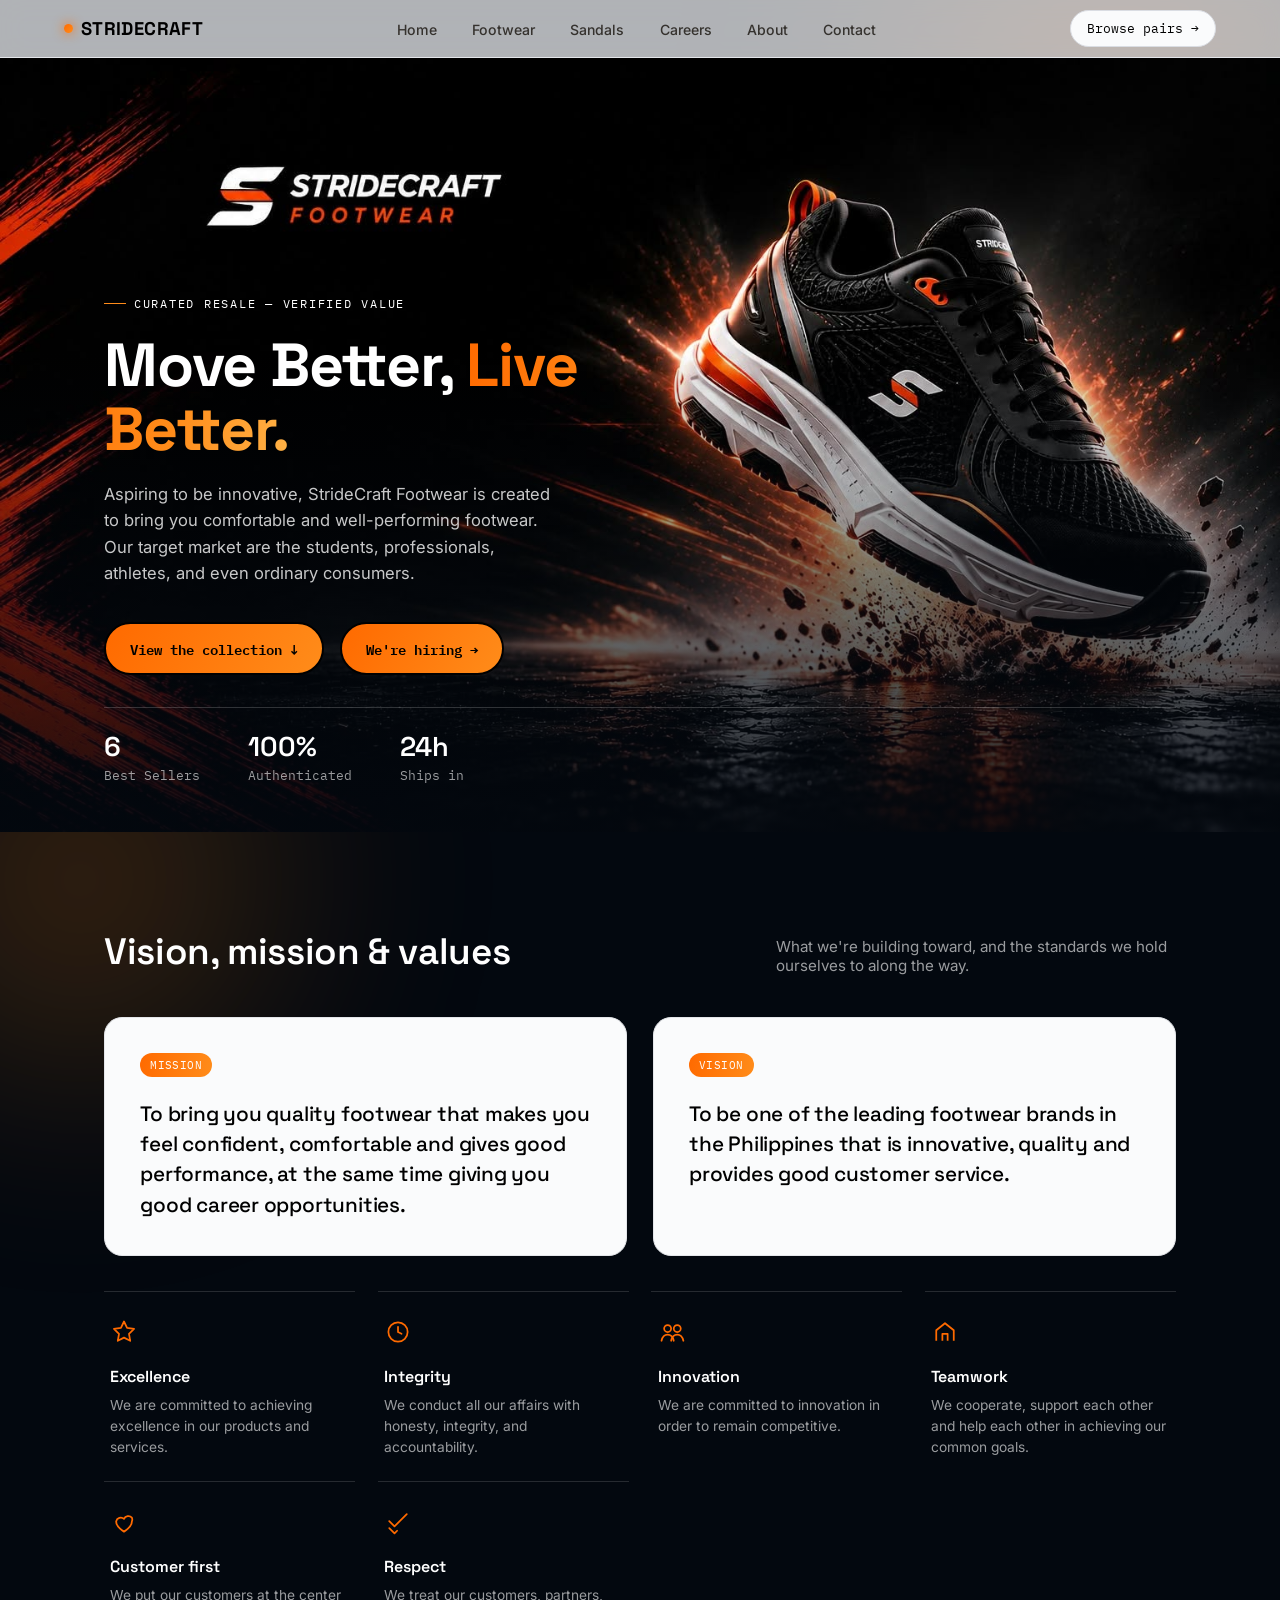
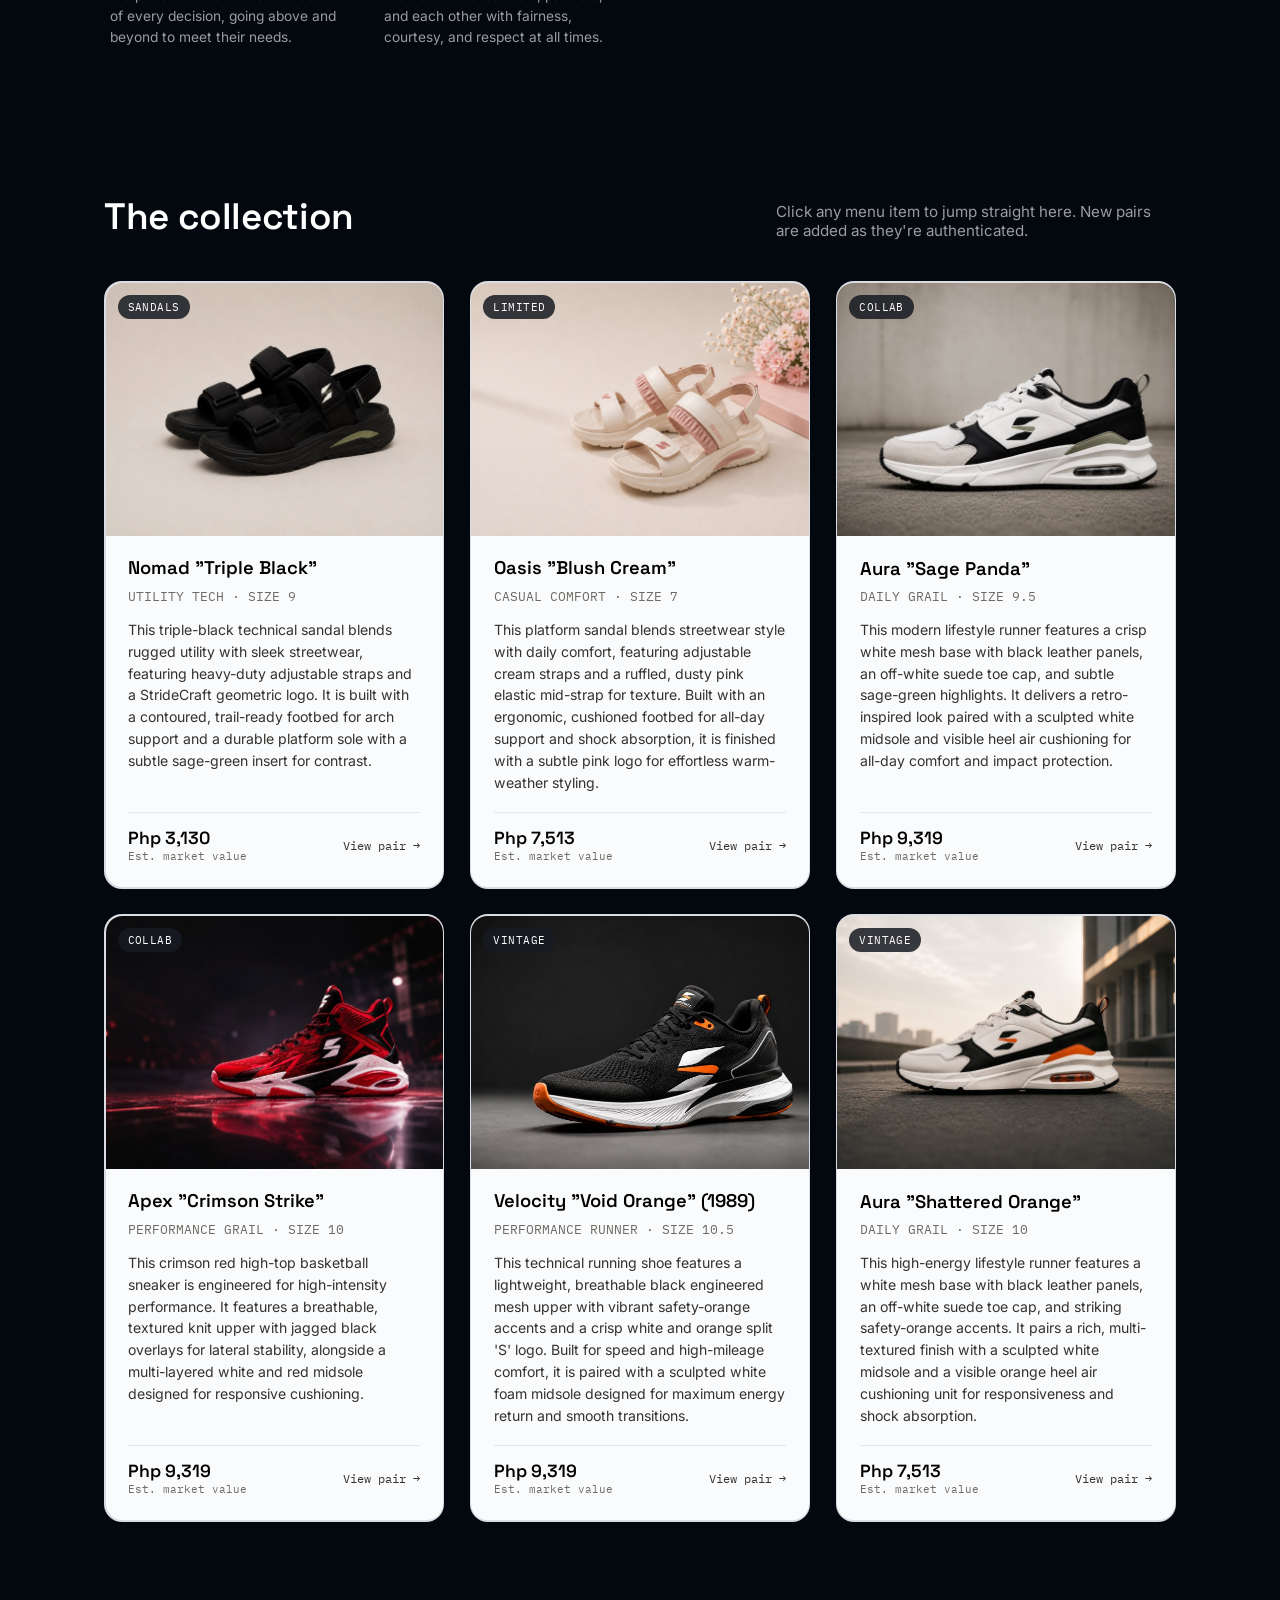
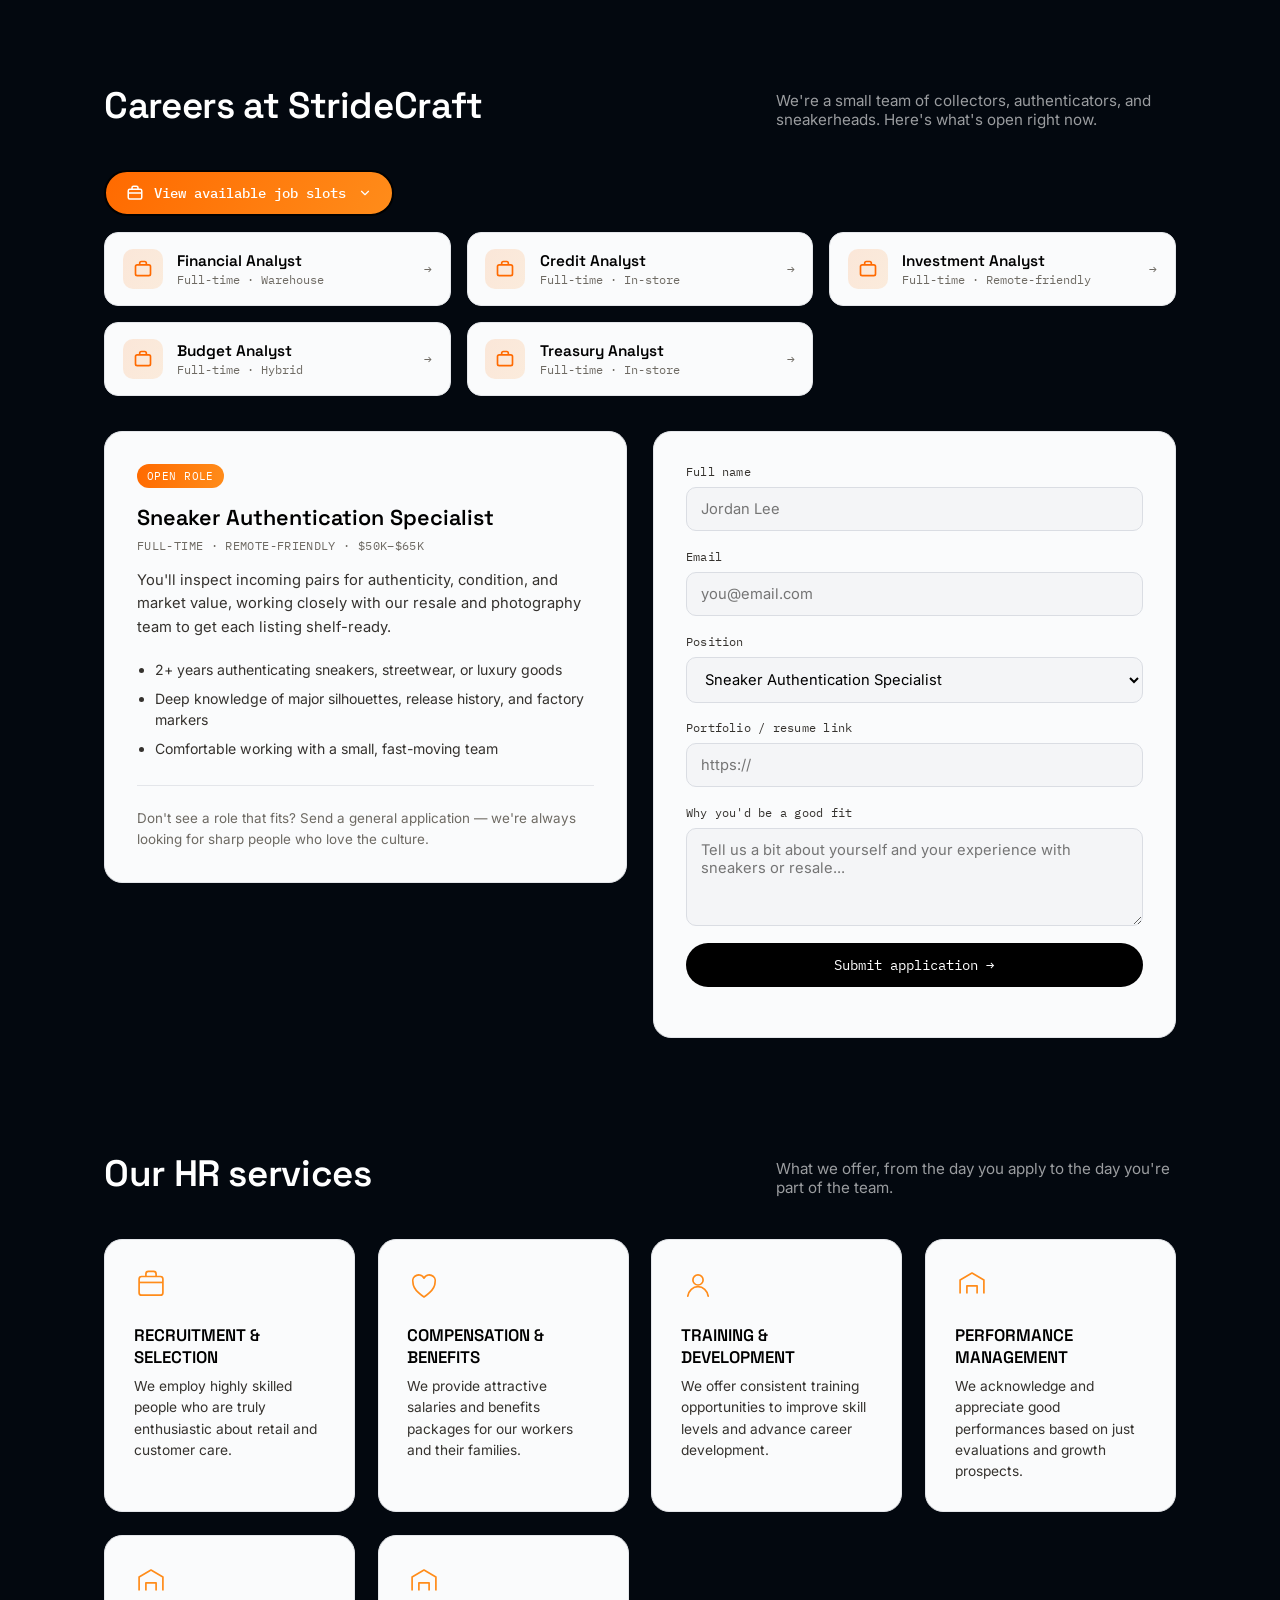
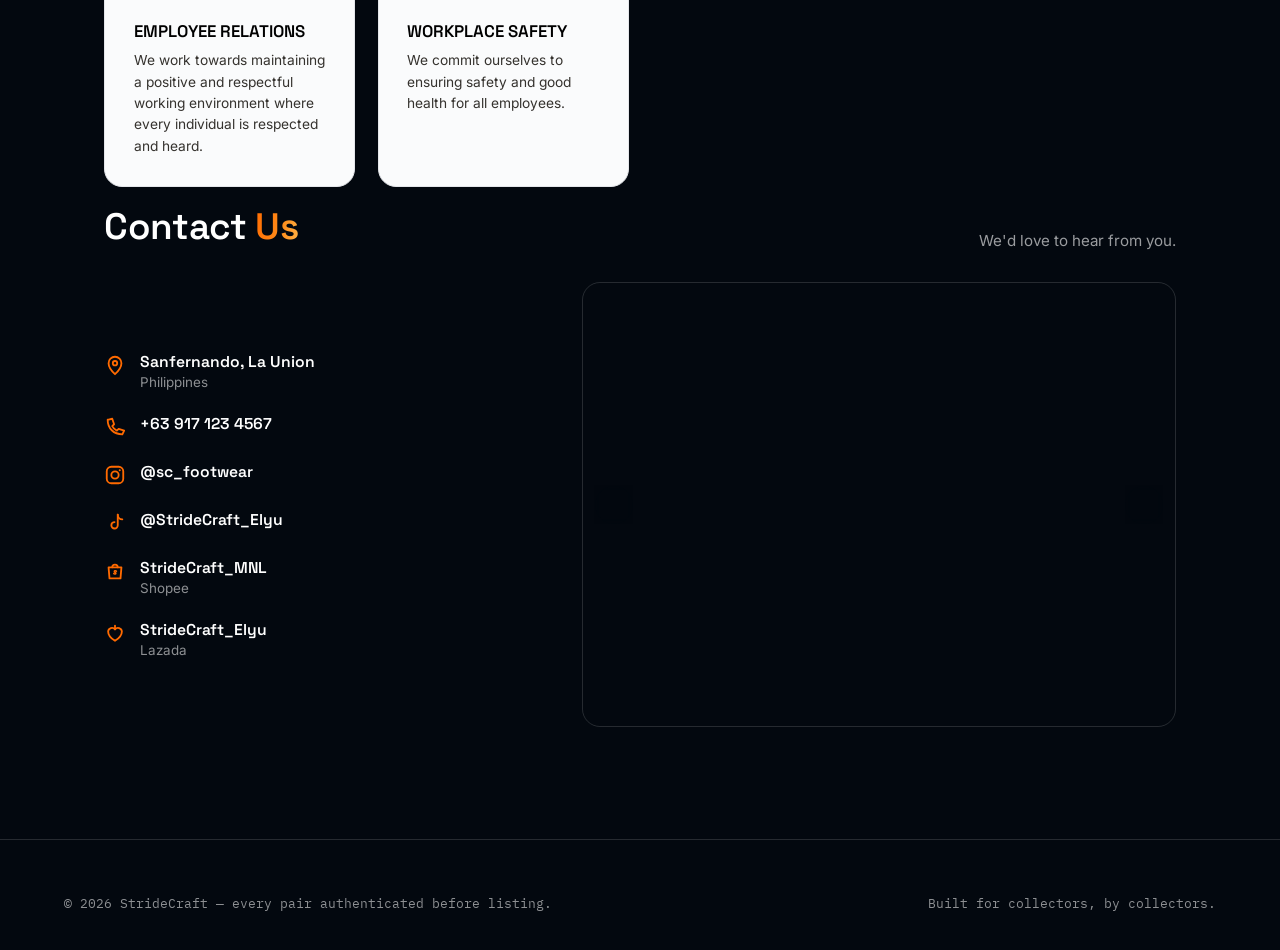
==== commit 5654ca3e: "Add files via upload" ====
--- a/index.html
+++ b/index.html
@@ -8,7 +8,7 @@
 <link rel="preconnect" href="https://fonts.gstatic.com" crossorigin>
 <link href="https://fonts.googleapis.com/css2?family=Space+Grotesk:wght@400;500;600;700&family=Inter:wght@400;500;600&family=IBM+Plex+Mono:wght@400;500&display=swap" rel="stylesheet">
 <link rel="icon" type="image/png" href="images/logo.jpg">
-<link rel="stylesheet" href="style.css?v=6">
+<link rel="stylesheet" href="style.css?v=7">
 <link rel="stylesheet" href="mobile.css?v=4">
 </head>
 <body>
@@ -370,31 +370,6 @@
   </div>
 </div>
 
-<!-- FOUNDER SHOWCASE (opens from the footer photo) -->
-<div class="founder-modal" id="founderModal" hidden>
-  <div class="pair-backdrop" id="founderBackdrop"></div>
-  <div class="founder-panel" role="dialog" aria-modal="true" aria-labelledby="founderName">
-    <button type="button" class="pair-close" id="founderClose" aria-label="Close">✕</button>
-    <div class="founder-stage" id="founderStage">
-      <div class="pair-glow"></div>
-      <div class="founder-tilt" id="founderTilt">
-        <div class="founder-portrait">
-          <span>VE</span>
-          <img src="images/vanna.jpg" alt="Vanna Mikaela Espacio" onerror="this.style.display='none'">
-        </div>
-      </div>
-    </div>
-    <div class="founder-body">
-      <span class="founder-tag">Founder</span>
-      <h3 id="founderName">Vanna Mikaela Espacio</h3>
-      <div class="founder-role">Founder &amp; Lead Authenticator</div>
-      <p class="founder-bio">Started StrideCraft out of a love for archive silhouettes and a very full closet.</p>
-      <div class="founder-handle">@vanna.stridecraft</div>
-      <a href="#contact" class="btn-primary founder-cta" id="founderCta">Get in touch →</a>
-    </div>
-  </div>
-</div>
-
 <!-- LIGHTBOX -->
 <div class="lightbox" id="lightbox" hidden>
   <div class="lightbox-backdrop" id="lightboxBackdrop"></div>
@@ -508,22 +483,10 @@
 </section>
 
 <footer>
-  <div class="footer-founder">
-    <button type="button" class="founder-photo" id="founderBtn" aria-label="Meet the founder: Vanna Mikaela Espacio">
-      <span>VE</span>
-      <img src="images/vanna.jpg" alt="Vanna Mikaela Espacio" onerror="this.style.display='none'">
-    </button>
-    <div class="founder-info">
-      <span class="founder-tag">Founder</span>
-      <b>Vanna Mikaela Espacio</b>
-      <small>Founder &amp; Lead Authenticator</small>
-      <button type="button" class="founder-hint" id="founderHint">Meet the founder →</button>
-    </div>
-  </div>
   <span>© 2026 StrideCraft — every pair authenticated before listing.</span>
   <span>Built for collectors, by collectors.</span>
 </footer>
 
-<script src="script.js?v=5"></script>
+<script src="script.js?v=6"></script>
 </body>
 </html>
